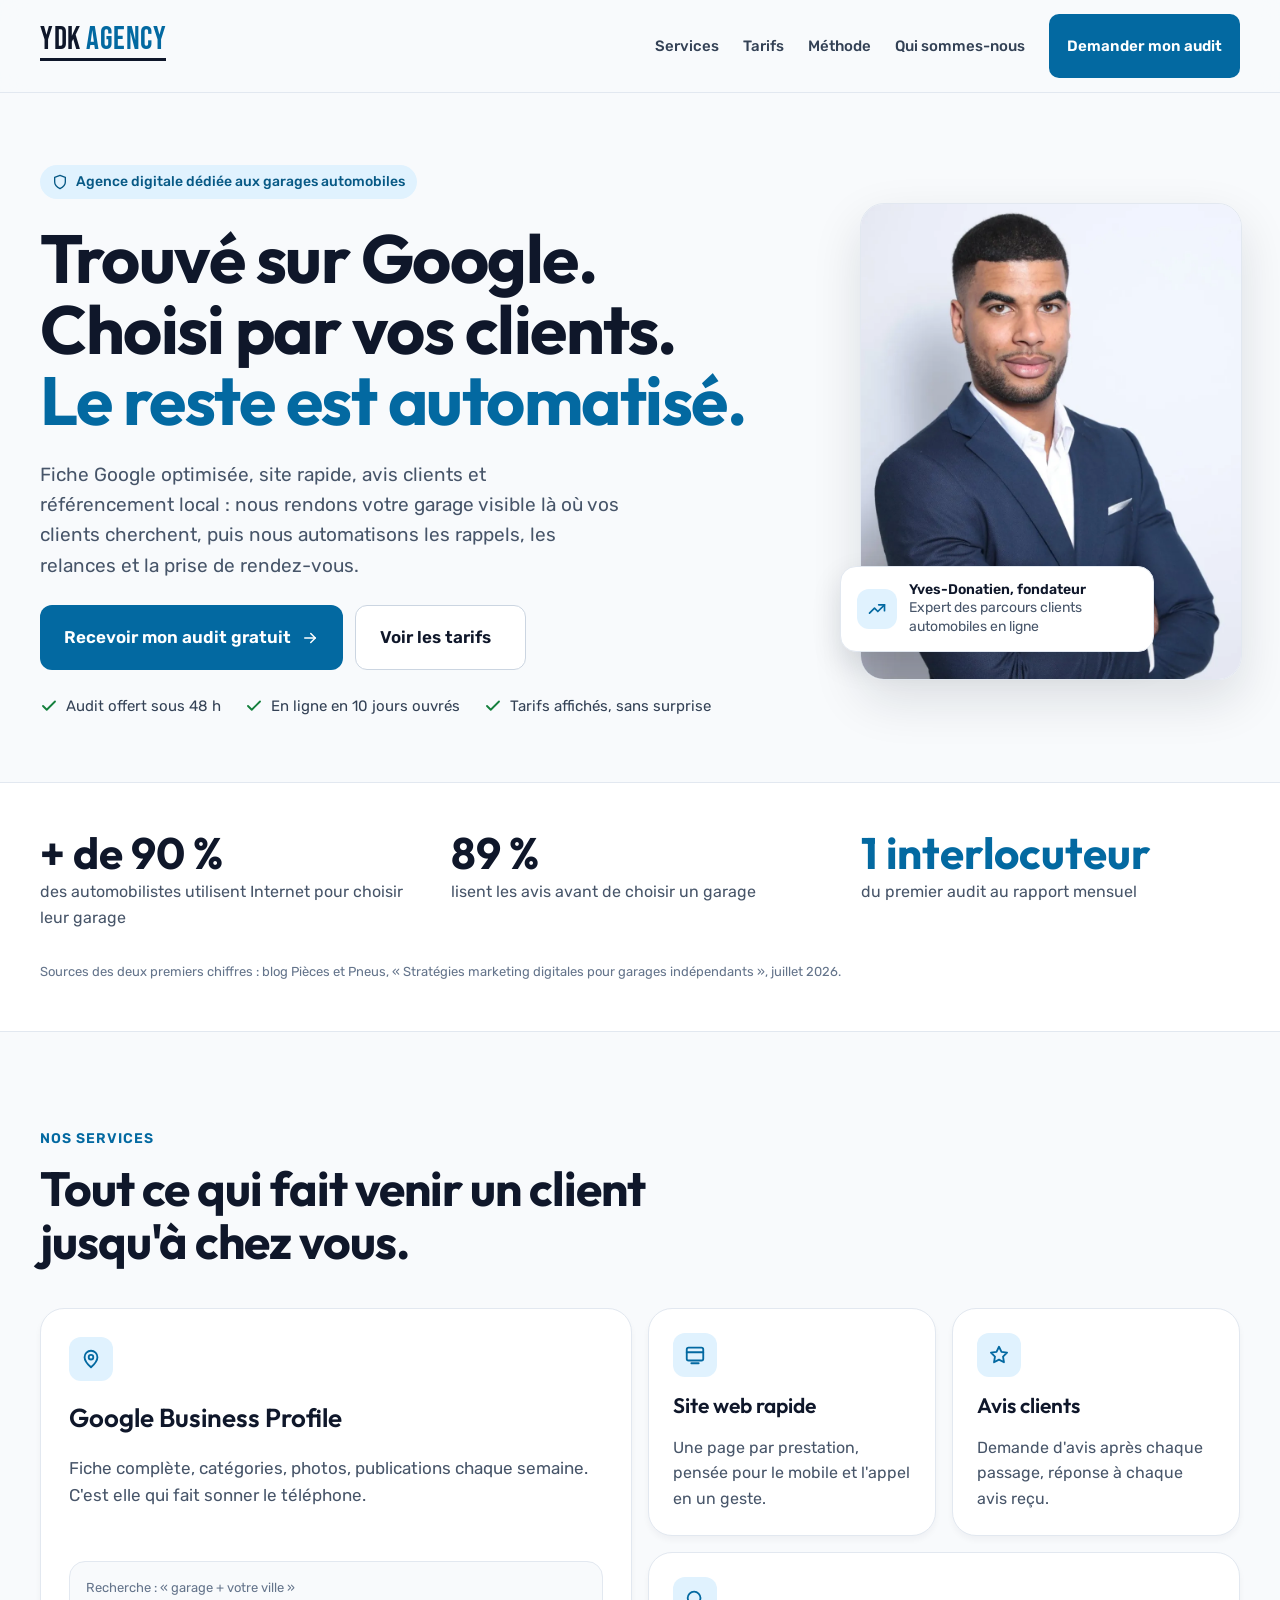
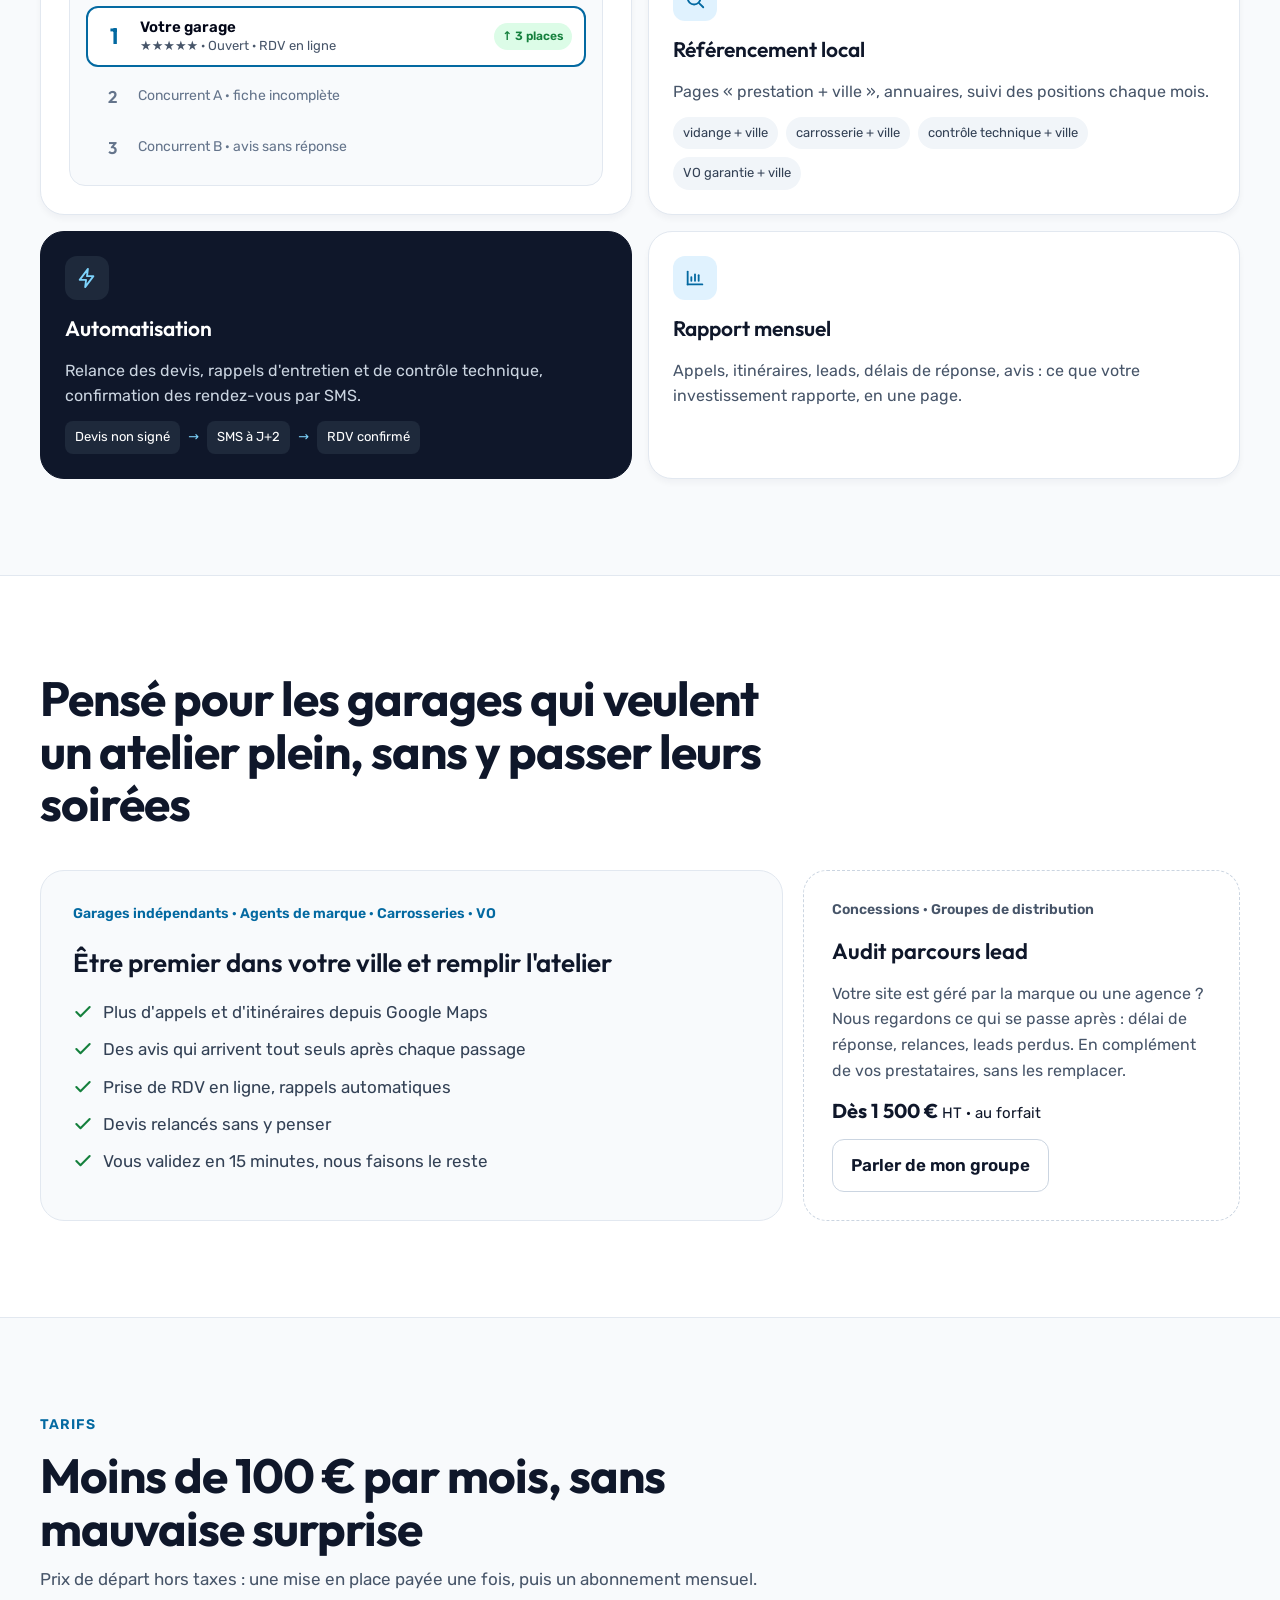
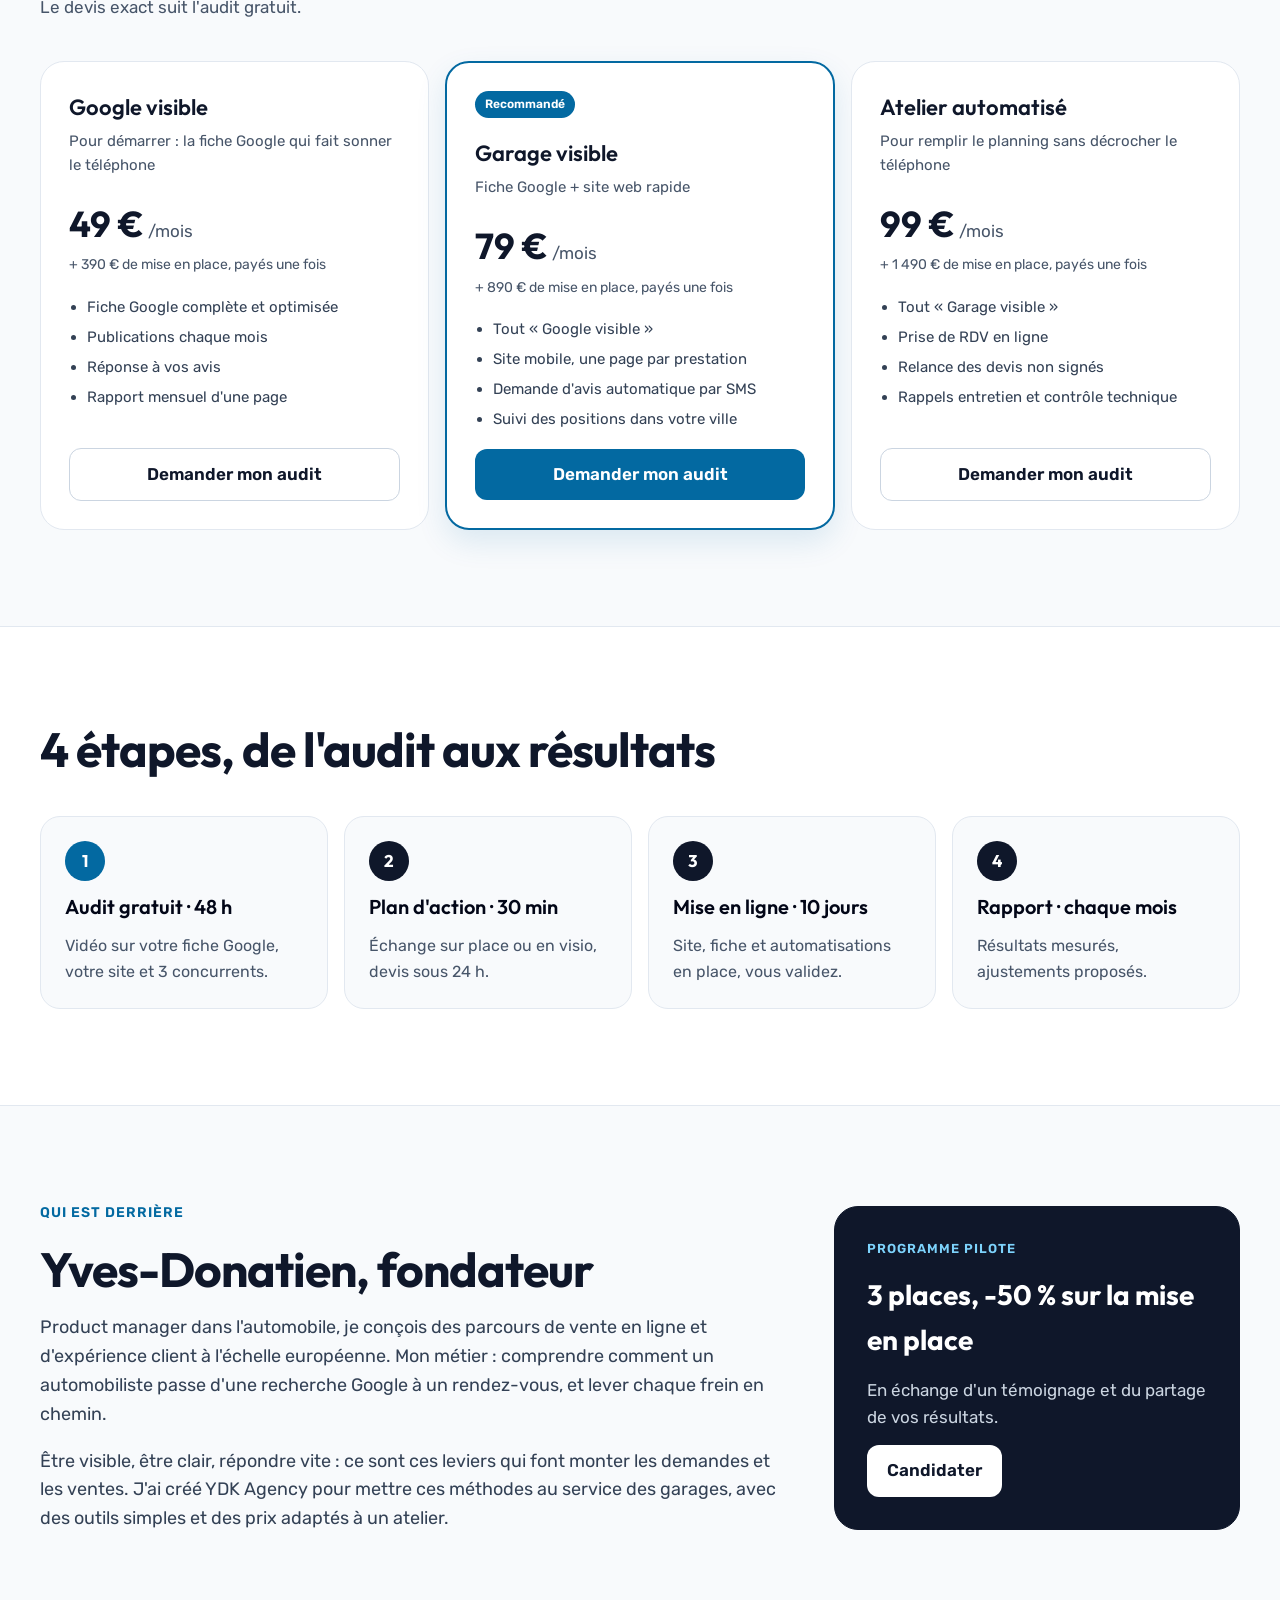
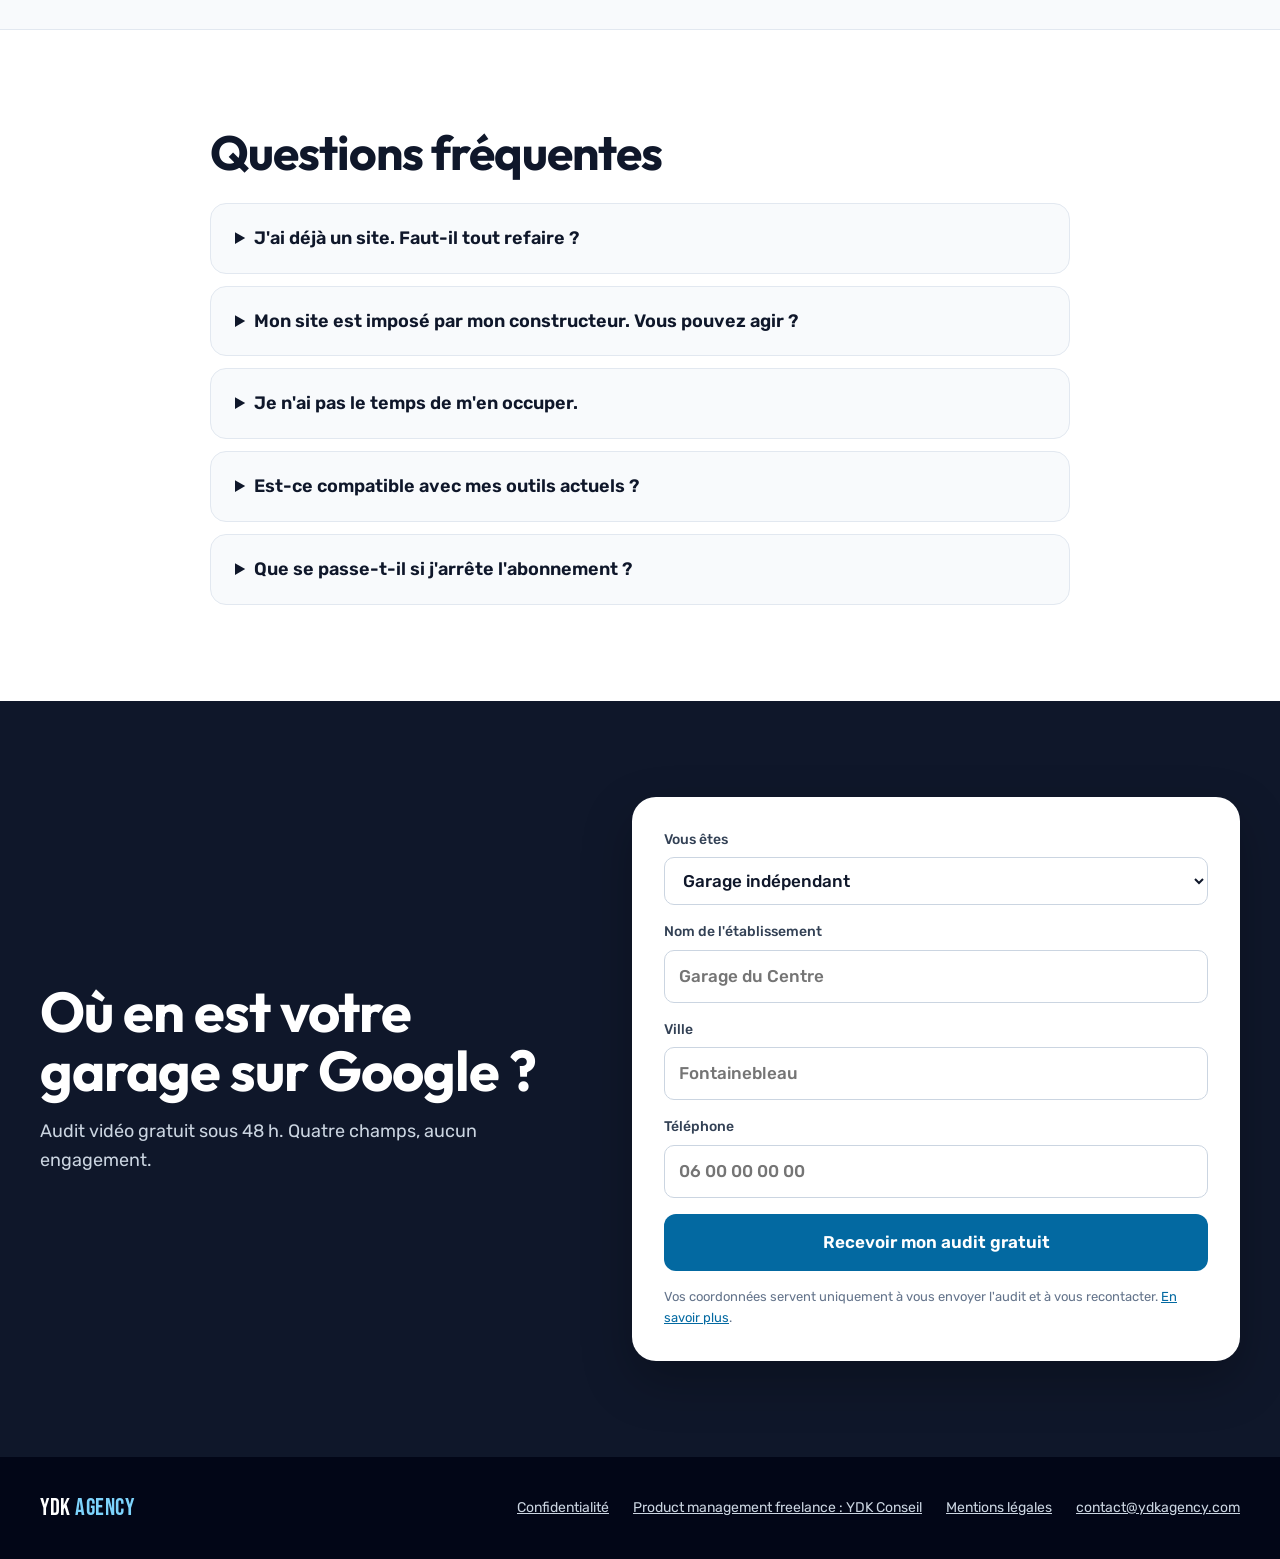
==== index.html @ c1a29a93 "Passage de Netlify à l'hébergement IONOS Formulaire d'audit traité en PHP (envoi.php) avec copie de " ====
<!doctype html>
<html lang="fr">
<head>
<meta charset="utf-8">
<meta name="viewport" content="width=device-width, initial-scale=1">
<title>YDK Agency — Fiche Google, site web et automatisation pour garages</title>
<meta name="description" content="Agence digitale dédiée aux garages automobiles : fiche Google optimisée, site rapide, avis clients et rappels automatiques. Dès 49 € HT par mois. Audit vidéo gratuit sous 48 h.">
<link rel="icon" href="data:image/svg+xml,%3Csvg xmlns='http://www.w3.org/2000/svg' viewBox='0 0 64 64'%3E%3Crect width='64' height='64' rx='14' fill='%230F172A'/%3E%3Ctext x='32' y='42' font-family='Arial Black,Arial' font-weight='900' font-size='26' text-anchor='middle' fill='%23ffffff'%3EYDK%3C/text%3E%3C/svg%3E">
<meta name="theme-color" content="#0F172A">
<link rel="canonical" href="https://ydkagency.com/">
<meta property="og:type" content="website">
<meta property="og:locale" content="fr_FR">
<meta property="og:title" content="YDK Agency — Fiche Google, site web et automatisation pour garages">
<meta property="og:description" content="Agence digitale dédiée aux garages automobiles : fiche Google optimisée, site rapide, avis clients et rappels automatiques. Dès 49 € HT par mois. Audit vidéo gratuit sous 48 h.">
<meta property="og:url" content="https://ydkagency.com/">
<meta property="og:image" content="https://ydkagency.com/assets/yves-donatien.jpg">
<script type="application/ld+json">
{"@context":"https://schema.org","@type":"ProfessionalService","name":"YDK Agency","url":"https://ydkagency.com/","email":"contact@ydkagency.com","description":"Agence digitale dédiée aux garages automobiles : fiche Google optimisée, site rapide, avis clients et rappels automatiques. Dès 49 € HT par mois. Audit vidéo gratuit sous 48 h.","areaServed":"France","founder":{"@type":"Person","name":"Yves-Donatien"}}
</script>

<link rel="preconnect" href="https://fonts.googleapis.com">
<link href="https://fonts.googleapis.com/css2?family=Outfit:wght@400;500;600;700&amp;family=Rubik:wght@400;500;600&amp;family=Bebas+Neue&amp;display=swap" rel="stylesheet">
<style>
body{margin:0;background:#F8FAFC}
a{color:#0369A1}a:hover{color:#075985}
.v2 a,.v2 button,.v2 summary{cursor:pointer}
.v2 :focus-visible{outline:3px solid var(--acc);outline-offset:3px;border-radius:6px}
.v2-skip{position:absolute;left:-9999px;top:12px}
.v2-skip:focus{left:16px;z-index:100;background:#0F172A;color:#FFFFFF;padding:10px 14px;border-radius:8px}
.v2-nav a{min-height:44px;display:inline-flex;align-items:center}
@media (max-width:860px){.v2-navlinks{display:none !important}}
@media (max-width:480px){.v2-nav{flex-wrap:nowrap !important}.v2-nav .v2-btn{padding:9px 12px !important;font-size:14px}.v2-nav > a:first-child > span:first-child{font-size:26px !important}.v2-nav a{white-space:nowrap}}
.v2-card{transition:transform .2s ease,box-shadow .2s ease,border-color .2s ease}
.v2-card:hover{transform:scale(1.02);box-shadow:0 12px 32px rgba(15,23,42,.10);border-color:#CBD5E1 !important}
.v2-btn{transition:background-color .15s ease,transform .15s ease}
.v2-btn:hover{transform:translateY(-1px);filter:brightness(1.08)}
.v2-ghost{transition:background-color .15s ease,border-color .15s ease}
.v2-ghost:hover{background:#F1F5F9;border-color:#94A3B8 !important}
.bento{display:grid;grid-template-columns:repeat(4,minmax(0,1fr));grid-auto-rows:minmax(210px,auto);gap:16px}
.s-2x2{grid-column:span 2;grid-row:span 2}
.s-2x1{grid-column:span 2}
@media (max-width:960px){.bento{grid-template-columns:repeat(2,minmax(0,1fr))}}
@media (max-width:620px){.bento{grid-template-columns:minmax(0,1fr)}.s-2x2,.s-2x1{grid-column:auto;grid-row:auto}}
.st{animation:v2In .42s cubic-bezier(.34,1.4,.64,1) both}
@keyframes v2In{from{opacity:0;transform:translateY(16px) scale(.94)}to{opacity:1;transform:none}}
@supports (animation-timeline: view()){.st{animation-timeline:view();animation-range:entry 0% entry 45%;animation-duration:auto}}
.v2-float{animation:v2Float 4s ease-in-out infinite}
@keyframes v2Float{0%,100%{transform:translateY(0)}50%{transform:translateY(-6px)}}
@media (prefers-reduced-motion: reduce){*{animation:none !important;transition:none !important}}
</style>

</head>
<body>
<div class="v2" style="--acc: #0369A1; background: #F8FAFC; color: #020617; font-family: 'Rubik', system-ui, sans-serif; font-size: 17px; line-height: 1.6; min-height: 100vh; overflow-x: clip">
<a class="v2-skip" href="#contenu">Aller au contenu</a>

<!-- NAV -->
<header style="position: sticky; top: 0; z-index: 50; background: rgba(248,250,252,0.88); -webkit-backdrop-filter: blur(12px); backdrop-filter: blur(12px); border-bottom: 1px solid #E2E8F0">
<nav class="v2-nav" aria-label="Navigation principale" style="max-width: 1200px; margin: 0 auto; padding: 14px 24px; display: flex; align-items: center; justify-content: space-between; gap: 16px; flex-wrap: wrap">
<a href="#contenu" aria-label="YDK Agency, accueil" style="text-decoration: none; display: inline-flex; flex-direction: column; gap: 2px">
<span style="font-family: 'Bebas Neue', sans-serif; font-size: 32px; line-height: 1; letter-spacing: 0.5px; color: #0F172A">YDK <span style="color: #0369A1">AGENCY</span></span>
<span aria-hidden="true" style="display: block; height: 3px; width: 100%; background: #0F172A"></span>
</a>
<div style="display: flex; align-items: center; gap: 24px; font-size: 15px; font-weight: 500">
<div class="v2-navlinks" style="display: flex; align-items: center; gap: 24px">
<a href="#services" style="text-decoration: none; color: #334155">Services</a>
<a href="#tarifs" style="text-decoration: none; color: #334155">Tarifs</a>
<a href="#methode" style="text-decoration: none; color: #334155">Méthode</a>
<a href="#fondateur" style="text-decoration: none; color: #334155">Qui sommes-nous</a>
</div>
<a class="v2-btn" href="#audit" style="text-decoration: none; background: #0369A1; color: #FFFFFF; font-weight: 600; padding: 10px 18px; border-radius: 10px">Demander mon audit</a>
</div>
</nav>
</header>

<main id="contenu">

<!-- HERO : mission + crédibilité -->
<section style="max-width: 1200px; margin: 0 auto; padding: 72px 24px 64px; display: flex; flex-wrap: wrap; gap: 56px; align-items: center">
<div style="flex: 999 1 540px; min-width: 0; display: flex; flex-direction: column; gap: 24px">
<span style="align-self: flex-start; display: inline-flex; align-items: center; gap: 8px; background: #E0F2FE; color: #075985; font-size: 14px; font-weight: 500; padding: 6px 12px; border-radius: 999px">
<svg aria-hidden="true" width="16" height="16" viewBox="0 0 24 24" fill="none" stroke="currentColor" stroke-width="2" stroke-linecap="round" stroke-linejoin="round"><path d="M12 22s8-4 8-10V5l-8-3-8 3v7c0 6 8 10 8 10z"></path></svg>
Agence digitale dédiée aux garages automobiles</span>
<h1 style="margin: 0; font-family: 'Outfit', sans-serif; font-weight: 700; font-size: clamp(42px, 5.6vw, 68px); line-height: 1.04; letter-spacing: -1.5px; color: #0F172A">Trouvé sur Google.<br>Choisi par vos clients.<br><span style="color: #0369A1">Le reste est automatisé.</span></h1>
<p style="margin: 0; max-width: 580px; font-size: 19px; color: #475569">Fiche Google optimisée, site rapide, avis clients et référencement local : nous rendons votre garage visible là où vos clients cherchent, puis nous automatisons les rappels, les relances et la prise de rendez-vous.</p>
<div style="display: flex; flex-wrap: wrap; gap: 12px">
<a class="v2-btn" href="#audit" style="text-decoration: none; background: #0369A1; color: #FFFFFF; font-weight: 600; font-size: 17px; padding: 15px 24px; border-radius: 12px; min-height: 44px; box-sizing: border-box; display: inline-flex; align-items: center; gap: 10px">Recevoir mon audit gratuit
<svg aria-hidden="true" width="18" height="18" viewBox="0 0 24 24" fill="none" stroke="currentColor" stroke-width="2" stroke-linecap="round" stroke-linejoin="round"><path d="M5 12h14"></path><path d="M13 6l6 6-6 6"></path></svg></a>
<a class="v2-ghost" href="#tarifs" style="text-decoration: none; background: #FFFFFF; border: 1px solid #CBD5E1; color: #0F172A; font-weight: 600; font-size: 17px; padding: 15px 24px; border-radius: 12px; min-height: 44px; box-sizing: border-box; display: inline-flex; align-items: center; width: 171px; height: 65px">Voir les tarifs</a>
</div>
<ul style="list-style: none; margin: 0; padding: 0; display: flex; flex-wrap: wrap; gap: 10px 24px; font-size: 15px; color: #334155">
<li style="display: inline-flex; align-items: center; gap: 8px"><svg aria-hidden="true" width="18" height="18" viewBox="0 0 24 24" fill="none" stroke="#15803D" stroke-width="2.5" stroke-linecap="round" stroke-linejoin="round"><path d="M20 6L9 17l-5-5"></path></svg>Audit offert sous 48 h</li>
<li style="display: inline-flex; align-items: center; gap: 8px"><svg aria-hidden="true" width="18" height="18" viewBox="0 0 24 24" fill="none" stroke="#15803D" stroke-width="2.5" stroke-linecap="round" stroke-linejoin="round"><path d="M20 6L9 17l-5-5"></path></svg>En ligne en 10 jours ouvrés</li>
<li style="display: inline-flex; align-items: center; gap: 8px"><svg aria-hidden="true" width="18" height="18" viewBox="0 0 24 24" fill="none" stroke="#15803D" stroke-width="2.5" stroke-linecap="round" stroke-linejoin="round"><path d="M20 6L9 17l-5-5"></path></svg>Tarifs affichés, sans surprise</li>
</ul>
</div>
<div style="flex: 1 1 380px; min-width: 0; position: relative; max-width: 460px; margin: 0 auto">
<img src="assets/yves-donatien.webp" fetchpriority="high" alt="Yves-Donatien, fondateur de YDK Agency" width="460" height="575" style="display: block; width: 100%; height: auto; aspect-ratio: 4 / 5; object-fit: cover; border-radius: 24px; border: 1px solid #E2E8F0; box-shadow: 0 20px 50px rgba(15,23,42,.12)">
<div class="v2-float" style="position: absolute; left: -20px; bottom: 28px; max-width: 280px; background: #FFFFFF; border: 1px solid #E2E8F0; border-radius: 16px; padding: 14px 16px; box-shadow: 0 12px 30px rgba(15,23,42,.12); display: flex; gap: 12px; align-items: center">
<span style="flex: none; width: 40px; height: 40px; border-radius: 12px; background: #E0F2FE; display: inline-flex; align-items: center; justify-content: center"><svg aria-hidden="true" width="20" height="20" viewBox="0 0 24 24" fill="none" stroke="#0369A1" stroke-width="2" stroke-linecap="round" stroke-linejoin="round"><path d="M3 17l6-6 4 4 8-8"></path><path d="M14 7h7v7"></path></svg></span>
<span style="display: flex; flex-direction: column; font-size: 14px; line-height: 1.35"><strong style="font-weight: 600; color: #0F172A">Yves-Donatien, fondateur</strong><span style="color: #475569">Expert des parcours clients automobiles en ligne</span></span>
</div>
</div>
</section>

<!-- PREUVES -->
<section aria-label="Pourquoi la visibilité locale compte" style="background: #FFFFFF; border-top: 1px solid #E2E8F0; border-bottom: 1px solid #E2E8F0">
<div style="max-width: 1200px; margin: 0 auto; padding: 48px 24px; display: flex; flex-wrap: wrap; gap: 32px; align-items: stretch">
<div style="flex: 1 1 240px; min-width: 0; display: flex; flex-direction: column; gap: 4px">
<span style="font-family: 'Outfit', sans-serif; font-weight: 700; font-size: 44px; line-height: 1; color: #0F172A">+ de 90 %</span>
<span style="color: #475569; font-size: 16px">des automobilistes utilisent Internet pour choisir leur garage</span>
</div>
<div style="flex: 1 1 240px; min-width: 0; display: flex; flex-direction: column; gap: 4px">
<span style="font-family: 'Outfit', sans-serif; font-weight: 700; font-size: 44px; line-height: 1; color: #0F172A">89 %</span>
<span style="color: #475569; font-size: 16px">lisent les avis avant de choisir un garage</span>
</div>
<div style="flex: 1 1 240px; min-width: 0; display: flex; flex-direction: column; gap: 4px">
<span style="font-family: 'Outfit', sans-serif; font-weight: 700; font-size: 44px; line-height: 1; color: #0369A1">1 interlocuteur</span>
<span style="color: #475569; font-size: 16px">du premier audit au rapport mensuel</span>
</div>
<p style="flex: 1 1 100%; margin: 0; font-size: 13px; color: #64748B">Sources des deux premiers chiffres : blog Pièces et Pneus, « Stratégies marketing digitales pour garages indépendants », juillet 2026.</p>
</div>
</section>

<!-- SERVICES : BENTO -->
<section id="services" style="max-width: 1200px; margin: 0 auto; padding: 96px 24px; display: flex; flex-direction: column; gap: 40px">
<div style="display: flex; flex-direction: column; gap: 12px; max-width: 720px">
<span style="font-size: 14px; font-weight: 600; letter-spacing: 1px; text-transform: uppercase; color: #0369A1">Nos services</span>
<h2 style="margin: 0; font-family: 'Outfit', sans-serif; font-weight: 700; font-size: clamp(34px, 4vw, 48px); line-height: 1.1; letter-spacing: -1px; color: #0F172A">Tout ce qui fait venir un client jusqu'à chez vous.</h2>
</div>
<div class="bento">

<article class="v2-card st s-2x2" style="background: #FFFFFF; border: 1px solid #E2E8F0; border-radius: 24px; padding: 28px; display: flex; flex-direction: column; gap: 16px; box-shadow: 0 4px 6px rgba(15,23,42,.04)">
<span style="width: 44px; height: 44px; border-radius: 12px; background: #E0F2FE; display: inline-flex; align-items: center; justify-content: center"><svg aria-hidden="true" width="22" height="22" viewBox="0 0 24 24" fill="none" stroke="#0369A1" stroke-width="2" stroke-linecap="round" stroke-linejoin="round"><path d="M12 21s-7-6.2-7-11a7 7 0 0 1 14 0c0 4.8-7 11-7 11z"></path><circle cx="12" cy="10" r="2.5"></circle></svg></span>
<h3 style="margin: 0; font-family: 'Outfit', sans-serif; font-weight: 600; font-size: 26px; color: #0F172A">Google Business Profile</h3>
<p style="margin: 0; color: #475569">Fiche complète, catégories, photos, publications chaque semaine. C'est elle qui fait sonner le téléphone.</p>
<div aria-hidden="true" style="margin-top: auto; background: #F8FAFC; border: 1px solid #E2E8F0; border-radius: 16px; padding: 16px; display: flex; flex-direction: column; gap: 8px">
<span style="font-size: 13px; color: #64748B">Recherche : « garage + votre ville »</span>
<div style="display: flex; align-items: center; gap: 12px; background: #FFFFFF; border: 2px solid #0369A1; border-radius: 12px; padding: 10px 12px">
<span style="font-family: 'Outfit', sans-serif; font-weight: 700; font-size: 22px; color: #0369A1; width: 28px; text-align: center">1</span>
<span style="flex: 1; display: flex; flex-direction: column; line-height: 1.3"><span style="font-weight: 600; font-size: 15px">Votre garage</span><span style="font-size: 13px; color: #475569">★★★★★ · Ouvert · RDV en ligne</span></span>
<span style="font-size: 12px; font-weight: 600; color: #15803D; background: #DCFCE7; padding: 4px 8px; border-radius: 999px">↑ 3 places</span>
</div>
<div style="display: flex; align-items: center; gap: 12px; padding: 8px 12px; color: #64748B"><span style="font-family: 'Outfit', sans-serif; font-weight: 600; width: 28px; text-align: center">2</span><span style="font-size: 14px">Concurrent A · fiche incomplète</span></div>
<div style="display: flex; align-items: center; gap: 12px; padding: 8px 12px; color: #64748B"><span style="font-family: 'Outfit', sans-serif; font-weight: 600; width: 28px; text-align: center">3</span><span style="font-size: 14px">Concurrent B · avis sans réponse</span></div>
</div>
</article>

<article class="v2-card st" style="background: #FFFFFF; border: 1px solid #E2E8F0; border-radius: 24px; padding: 24px; display: flex; flex-direction: column; gap: 12px; box-shadow: 0 4px 6px rgba(15,23,42,.04); animation-delay: .06s">
<span style="width: 44px; height: 44px; border-radius: 12px; background: #E0F2FE; display: inline-flex; align-items: center; justify-content: center"><svg aria-hidden="true" width="22" height="22" viewBox="0 0 24 24" fill="none" stroke="#0369A1" stroke-width="2" stroke-linecap="round" stroke-linejoin="round"><rect x="3" y="4" width="18" height="14" rx="2"></rect><path d="M3 9h18"></path><path d="M8 21h8"></path></svg></span>
<h3 style="margin: 0; font-family: 'Outfit', sans-serif; font-weight: 600; font-size: 21px; color: #0F172A">Site web rapide</h3>
<p style="margin: 0; color: #475569; font-size: 16px">Une page par prestation, pensée pour le mobile et l'appel en un geste.</p>
</article>

<article class="v2-card st" style="background: #FFFFFF; border: 1px solid #E2E8F0; border-radius: 24px; padding: 24px; display: flex; flex-direction: column; gap: 12px; box-shadow: 0 4px 6px rgba(15,23,42,.04); animation-delay: .12s">
<span style="width: 44px; height: 44px; border-radius: 12px; background: #E0F2FE; display: inline-flex; align-items: center; justify-content: center"><svg aria-hidden="true" width="22" height="22" viewBox="0 0 24 24" fill="none" stroke="#0369A1" stroke-width="2" stroke-linecap="round" stroke-linejoin="round"><path d="M12 3l2.7 5.6 6.1.9-4.4 4.3 1 6.1L12 17l-5.4 2.9 1-6.1L3.2 9.5l6.1-.9z"></path></svg></span>
<h3 style="margin: 0; font-family: 'Outfit', sans-serif; font-weight: 600; font-size: 21px; color: #0F172A">Avis clients</h3>
<p style="margin: 0; color: #475569; font-size: 16px">Demande d'avis après chaque passage, réponse à chaque avis reçu.</p>
</article>

<article class="v2-card st s-2x1" style="background: #FFFFFF; border: 1px solid #E2E8F0; border-radius: 24px; padding: 24px; display: flex; flex-direction: column; gap: 12px; box-shadow: 0 4px 6px rgba(15,23,42,.04); animation-delay: .18s">
<span style="width: 44px; height: 44px; border-radius: 12px; background: #E0F2FE; display: inline-flex; align-items: center; justify-content: center"><svg aria-hidden="true" width="22" height="22" viewBox="0 0 24 24" fill="none" stroke="#0369A1" stroke-width="2" stroke-linecap="round" stroke-linejoin="round"><circle cx="11" cy="11" r="7"></circle><path d="M21 21l-4.3-4.3"></path></svg></span>
<h3 style="margin: 0; font-family: 'Outfit', sans-serif; font-weight: 600; font-size: 21px; color: #0F172A">Référencement local</h3>
<p style="margin: 0; color: #475569; font-size: 16px">Pages « prestation + ville », annuaires, suivi des positions chaque mois.</p>
<div aria-hidden="true" style="display: flex; flex-wrap: wrap; gap: 8px; margin-top: auto">
<span style="font-size: 13px; background: #F1F5F9; color: #334155; padding: 6px 10px; border-radius: 999px">vidange + ville</span>
<span style="font-size: 13px; background: #F1F5F9; color: #334155; padding: 6px 10px; border-radius: 999px">carrosserie + ville</span>
<span style="font-size: 13px; background: #F1F5F9; color: #334155; padding: 6px 10px; border-radius: 999px">contrôle technique + ville</span>
<span style="font-size: 13px; background: #F1F5F9; color: #334155; padding: 6px 10px; border-radius: 999px">VO garantie + ville</span>
</div>
</article>

<article class="v2-card st s-2x1" style="background: #0F172A; border: 1px solid #0F172A; border-radius: 24px; padding: 24px; display: flex; flex-direction: column; gap: 12px; color: #FFFFFF; animation-delay: .24s">
<span style="width: 44px; height: 44px; border-radius: 12px; background: #1E293B; display: inline-flex; align-items: center; justify-content: center"><svg aria-hidden="true" width="22" height="22" viewBox="0 0 24 24" fill="none" stroke="#7DD3FC" stroke-width="2" stroke-linecap="round" stroke-linejoin="round"><path d="M13 2L4 14h7l-1 8 9-12h-7z"></path></svg></span>
<h3 style="margin: 0; font-family: 'Outfit', sans-serif; font-weight: 600; font-size: 21px">Automatisation</h3>
<p style="margin: 0; color: #CBD5E1; font-size: 16px">Relance des devis, rappels d'entretien et de contrôle technique, confirmation des rendez-vous par SMS.</p>
<div aria-hidden="true" style="display: flex; flex-wrap: wrap; align-items: center; gap: 8px; margin-top: auto; font-size: 13px">
<span style="background: #1E293B; padding: 6px 10px; border-radius: 8px">Devis non signé</span>
<span style="color: #7DD3FC">→</span>
<span style="background: #1E293B; padding: 6px 10px; border-radius: 8px">SMS à J+2</span>
<span style="color: #7DD3FC">→</span>
<span style="background: #1E293B; padding: 6px 10px; border-radius: 8px">RDV confirmé</span>
</div>
</article>

<article class="v2-card st s-2x1" style="background: #FFFFFF; border: 1px solid #E2E8F0; border-radius: 24px; padding: 24px; display: flex; flex-direction: column; gap: 12px; box-shadow: 0 4px 6px rgba(15,23,42,.04); animation-delay: .30s">
<span style="width: 44px; height: 44px; border-radius: 12px; background: #E0F2FE; display: inline-flex; align-items: center; justify-content: center"><svg aria-hidden="true" width="22" height="22" viewBox="0 0 24 24" fill="none" stroke="#0369A1" stroke-width="2" stroke-linecap="round" stroke-linejoin="round"><path d="M4 19V5"></path><path d="M4 19h16"></path><path d="M8 15v-4"></path><path d="M12 15V8"></path><path d="M16 15v-6"></path></svg></span>
<h3 style="margin: 0; font-family: 'Outfit', sans-serif; font-weight: 600; font-size: 21px; color: #0F172A">Rapport mensuel</h3>
<p style="margin: 0; color: #475569; font-size: 16px">Appels, itinéraires, leads, délais de réponse, avis : ce que votre investissement rapporte, en une page.</p>
</article>

</div>
</section>

<!-- POUR QUI -->
<section style="background: #FFFFFF; border-top: 1px solid #E2E8F0; border-bottom: 1px solid #E2E8F0">
<div style="max-width: 1200px; margin: 0 auto; padding: 96px 24px; display: flex; flex-direction: column; gap: 40px">
<h2 style="margin: 0; max-width: 760px; font-family: 'Outfit', sans-serif; font-weight: 700; font-size: clamp(34px, 4vw, 48px); line-height: 1.1; letter-spacing: -1px; color: #0F172A">Pensé pour les garages qui veulent un atelier plein, sans y passer leurs soirées</h2>
<div style="display: flex; flex-wrap: wrap; gap: 20px; align-items: stretch">
<article id="garages" class="v2-card st" style="flex: 2 1 520px; min-width: 0; background: #F8FAFC; border: 1px solid #E2E8F0; border-radius: 24px; padding: 32px; display: flex; flex-direction: column; gap: 16px">
<span style="font-size: 14px; font-weight: 600; color: #0369A1">Garages indépendants · Agents de marque · Carrosseries · VO</span>
<h3 style="margin: 0; font-family: 'Outfit', sans-serif; font-weight: 600; font-size: 26px; color: #0F172A">Être premier dans votre ville et remplir l'atelier</h3>
<ul style="margin: 0; padding: 0; list-style: none; display: flex; flex-direction: column; gap: 10px; color: #334155">
<li style="display: flex; gap: 10px"><svg aria-hidden="true" width="20" height="20" viewBox="0 0 24 24" fill="none" stroke="#15803D" stroke-width="2.5" stroke-linecap="round" stroke-linejoin="round" style="flex: none; margin-top: 3px"><path d="M20 6L9 17l-5-5"></path></svg>Plus d'appels et d'itinéraires depuis Google Maps</li>
<li style="display: flex; gap: 10px"><svg aria-hidden="true" width="20" height="20" viewBox="0 0 24 24" fill="none" stroke="#15803D" stroke-width="2.5" stroke-linecap="round" stroke-linejoin="round" style="flex: none; margin-top: 3px"><path d="M20 6L9 17l-5-5"></path></svg>Des avis qui arrivent tout seuls après chaque passage</li>
<li style="display: flex; gap: 10px"><svg aria-hidden="true" width="20" height="20" viewBox="0 0 24 24" fill="none" stroke="#15803D" stroke-width="2.5" stroke-linecap="round" stroke-linejoin="round" style="flex: none; margin-top: 3px"><path d="M20 6L9 17l-5-5"></path></svg>Prise de RDV en ligne, rappels automatiques</li>
<li style="display: flex; gap: 10px"><svg aria-hidden="true" width="20" height="20" viewBox="0 0 24 24" fill="none" stroke="#15803D" stroke-width="2.5" stroke-linecap="round" stroke-linejoin="round" style="flex: none; margin-top: 3px"><path d="M20 6L9 17l-5-5"></path></svg>Devis relancés sans y penser</li>
<li style="display: flex; gap: 10px"><svg aria-hidden="true" width="20" height="20" viewBox="0 0 24 24" fill="none" stroke="#15803D" stroke-width="2.5" stroke-linecap="round" stroke-linejoin="round" style="flex: none; margin-top: 3px"><path d="M20 6L9 17l-5-5"></path></svg>Vous validez en 15 minutes, nous faisons le reste</li>
</ul>
</article>
<aside id="concessions" class="v2-card st" style="flex: 1 1 300px; min-width: 0; background: #FFFFFF; border: 1px dashed #CBD5E1; border-radius: 24px; padding: 28px; display: flex; flex-direction: column; gap: 12px; animation-delay: .08s">
<span style="font-size: 14px; font-weight: 600; color: #475569">Concessions · Groupes de distribution</span>
<h3 style="margin: 0; font-family: 'Outfit', sans-serif; font-weight: 600; font-size: 22px; color: #0F172A">Audit parcours lead</h3>
<p style="margin: 0; color: #475569; font-size: 16px">Votre site est géré par la marque ou une agence ? Nous regardons ce qui se passe après : délai de réponse, relances, leads perdus. En complément de vos prestataires, sans les remplacer.</p>
<p style="margin: 0; font-size: 15px; color: #0F172A"><strong style="font-family: 'Outfit', sans-serif; font-size: 20px">Dès 1 500 €</strong> HT · au forfait</p>
<a class="v2-ghost" href="#audit" style="margin-top: auto; align-self: flex-start; text-decoration: none; border: 1px solid #CBD5E1; color: #0F172A; font-weight: 600; padding: 12px 18px; border-radius: 12px; min-height: 44px; box-sizing: border-box; display: inline-flex; align-items: center">Parler de mon groupe</a>
</aside>
</div>
</div>
</section>

<!-- TARIFS TRANSPARENTS -->
<section id="tarifs" style="max-width: 1200px; margin: 0 auto; padding: 96px 24px; display: flex; flex-direction: column; gap: 40px">
<div style="display: flex; flex-direction: column; gap: 12px; max-width: 720px">
<span style="font-size: 14px; font-weight: 600; letter-spacing: 1px; text-transform: uppercase; color: #0369A1">Tarifs</span>
<h2 style="margin: 0; font-family: 'Outfit', sans-serif; font-weight: 700; font-size: clamp(34px, 4vw, 48px); line-height: 1.1; letter-spacing: -1px; color: #0F172A">Moins de 100 € par mois, sans mauvaise surprise</h2>
<p style="margin: 0; color: #475569">Prix de départ hors taxes : une mise en place payée une fois, puis un abonnement mensuel. Le devis exact suit l'audit gratuit.</p>
</div>
<div style="display: flex; flex-wrap: wrap; gap: 16px; align-items: stretch">
<article class="v2-card st" style="flex: 1 1 300px; min-width: 0; background: #FFFFFF; border: 1px solid #E2E8F0; border-radius: 24px; padding: 28px; display: flex; flex-direction: column; gap: 18px; animation-delay: 0s">
<div><h3 style="margin: 0; font-family: 'Outfit', sans-serif; font-weight: 600; font-size: 22px; color: #0F172A">Google visible</h3><p style="margin: 4px 0 0; color: #475569; font-size: 15px">Pour démarrer : la fiche Google qui fait sonner le téléphone</p></div>
<div><span style="font-family: 'Outfit', sans-serif; font-weight: 700; font-size: 36px; color: #0F172A">49 €</span><span style="color: #475569"> /mois</span><p style="margin: 2px 0 0; font-size: 14px; color: #475569">+ 390 € de mise en place, payés une fois</p></div>
<ul style="margin: 0; padding: 0 0 0 18px; display: flex; flex-direction: column; gap: 6px; font-size: 15px; color: #334155"><li>Fiche Google complète et optimisée</li><li>Publications chaque mois</li><li>Réponse à vos avis</li><li>Rapport mensuel d'une page</li></ul>
<a class="v2-ghost" href="#audit" style="margin-top: auto; text-decoration: none; text-align: center; border: 1px solid #CBD5E1; color: #0F172A; font-weight: 600; padding: 12px; border-radius: 12px">Demander mon audit</a>
</article>
<article class="v2-card st" style="flex: 1 1 300px; min-width: 0; background: #FFFFFF; border: 2px solid #0369A1; border-radius: 24px; padding: 28px; display: flex; flex-direction: column; gap: 18px; box-shadow: 0 12px 30px rgba(3,105,161,.12); animation-delay: .06s">
<span style="align-self: flex-start; font-size: 12px; font-weight: 600; background: #0369A1; color: #FFFFFF; padding: 4px 10px; border-radius: 999px">Recommandé</span>
<div><h3 style="margin: 0; font-family: 'Outfit', sans-serif; font-weight: 600; font-size: 22px; color: #0F172A">Garage visible</h3><p style="margin: 4px 0 0; color: #475569; font-size: 15px">Fiche Google + site web rapide</p></div>
<div><span style="font-family: 'Outfit', sans-serif; font-weight: 700; font-size: 36px; color: #0F172A">79 €</span><span style="color: #475569"> /mois</span><p style="margin: 2px 0 0; font-size: 14px; color: #475569">+ 890 € de mise en place, payés une fois</p></div>
<ul style="margin: 0; padding: 0 0 0 18px; display: flex; flex-direction: column; gap: 6px; font-size: 15px; color: #334155"><li>Tout « Google visible »</li><li>Site mobile, une page par prestation</li><li>Demande d'avis automatique par SMS</li><li>Suivi des positions dans votre ville</li></ul>
<a class="v2-btn" href="#audit" style="margin-top: auto; text-decoration: none; text-align: center; background: #0369A1; color: #FFFFFF; font-weight: 600; padding: 12px; border-radius: 12px">Demander mon audit</a>
</article>
<article class="v2-card st" style="flex: 1 1 300px; min-width: 0; background: #FFFFFF; border: 1px solid #E2E8F0; border-radius: 24px; padding: 28px; display: flex; flex-direction: column; gap: 18px; animation-delay: .12s">
<div><h3 style="margin: 0; font-family: 'Outfit', sans-serif; font-weight: 600; font-size: 22px; color: #0F172A">Atelier automatisé</h3><p style="margin: 4px 0 0; color: #475569; font-size: 15px">Pour remplir le planning sans décrocher le téléphone</p></div>
<div><span style="font-family: 'Outfit', sans-serif; font-weight: 700; font-size: 36px; color: #0F172A">99 €</span><span style="color: #475569"> /mois</span><p style="margin: 2px 0 0; font-size: 14px; color: #475569">+ 1 490 € de mise en place, payés une fois</p></div>
<ul style="margin: 0; padding: 0 0 0 18px; display: flex; flex-direction: column; gap: 6px; font-size: 15px; color: #334155"><li>Tout « Garage visible »</li><li>Prise de RDV en ligne</li><li>Relance des devis non signés</li><li>Rappels entretien et contrôle technique</li></ul>
<a class="v2-ghost" href="#audit" style="margin-top: auto; text-decoration: none; text-align: center; border: 1px solid #CBD5E1; color: #0F172A; font-weight: 600; padding: 12px; border-radius: 12px">Demander mon audit</a>
</article>
</div>
</section>

<!-- METHODE -->
<section id="methode" style="background: #FFFFFF; border-top: 1px solid #E2E8F0; border-bottom: 1px solid #E2E8F0">
<div style="max-width: 1200px; margin: 0 auto; padding: 96px 24px; display: flex; flex-direction: column; gap: 40px">
<h2 style="margin: 0; max-width: 720px; font-family: 'Outfit', sans-serif; font-weight: 700; font-size: clamp(34px, 4vw, 48px); line-height: 1.1; letter-spacing: -1px; color: #0F172A">4 étapes, de l'audit aux résultats</h2>
<ol style="list-style: none; margin: 0; padding: 0; display: flex; flex-wrap: wrap; gap: 16px">
<li class="st" style="flex: 1 1 230px; min-width: 0; display: flex; flex-direction: column; gap: 10px; padding: 24px; border-radius: 20px; background: #F8FAFC; border: 1px solid #E2E8F0">
<span style="width: 40px; height: 40px; border-radius: 50%; background: #0369A1; color: #FFFFFF; font-family: 'Outfit', sans-serif; font-weight: 700; display: inline-flex; align-items: center; justify-content: center">1</span>
<h3 style="margin: 0; font-family: 'Outfit', sans-serif; font-weight: 600; font-size: 20px">Audit gratuit · 48 h</h3>
<p style="margin: 0; color: #475569; font-size: 16px">Vidéo sur votre fiche Google, votre site et 3 concurrents.</p>
</li>
<li class="st" style="flex: 1 1 230px; min-width: 0; display: flex; flex-direction: column; gap: 10px; padding: 24px; border-radius: 20px; background: #F8FAFC; border: 1px solid #E2E8F0; animation-delay: .06s">
<span style="width: 40px; height: 40px; border-radius: 50%; background: #0F172A; color: #FFFFFF; font-family: 'Outfit', sans-serif; font-weight: 700; display: inline-flex; align-items: center; justify-content: center">2</span>
<h3 style="margin: 0; font-family: 'Outfit', sans-serif; font-weight: 600; font-size: 20px">Plan d'action · 30 min</h3>
<p style="margin: 0; color: #475569; font-size: 16px">Échange sur place ou en visio, devis sous 24 h.</p>
</li>
<li class="st" style="flex: 1 1 230px; min-width: 0; display: flex; flex-direction: column; gap: 10px; padding: 24px; border-radius: 20px; background: #F8FAFC; border: 1px solid #E2E8F0; animation-delay: .12s">
<span style="width: 40px; height: 40px; border-radius: 50%; background: #0F172A; color: #FFFFFF; font-family: 'Outfit', sans-serif; font-weight: 700; display: inline-flex; align-items: center; justify-content: center">3</span>
<h3 style="margin: 0; font-family: 'Outfit', sans-serif; font-weight: 600; font-size: 20px">Mise en ligne · 10 jours</h3>
<p style="margin: 0; color: #475569; font-size: 16px">Site, fiche et automatisations en place, vous validez.</p>
</li>
<li class="st" style="flex: 1 1 230px; min-width: 0; display: flex; flex-direction: column; gap: 10px; padding: 24px; border-radius: 20px; background: #F8FAFC; border: 1px solid #E2E8F0; animation-delay: .18s">
<span style="width: 40px; height: 40px; border-radius: 50%; background: #0F172A; color: #FFFFFF; font-family: 'Outfit', sans-serif; font-weight: 700; display: inline-flex; align-items: center; justify-content: center">4</span>
<h3 style="margin: 0; font-family: 'Outfit', sans-serif; font-weight: 600; font-size: 20px">Rapport · chaque mois</h3>
<p style="margin: 0; color: #475569; font-size: 16px">Résultats mesurés, ajustements proposés.</p>
</li>
</ol>
</div>
</section>

<!-- FONDATEUR -->
<section id="fondateur" style="max-width: 1200px; margin: 0 auto; padding: 96px 24px; display: flex; flex-wrap: wrap; gap: 48px; align-items: center">
<div style="flex: 999 1 520px; min-width: 0; display: flex; flex-direction: column; gap: 18px">
<span style="font-size: 14px; font-weight: 600; letter-spacing: 1px; text-transform: uppercase; color: #0369A1">Qui est derrière</span>
<h2 style="margin: 0; font-family: 'Outfit', sans-serif; font-weight: 700; font-size: clamp(34px, 4vw, 48px); line-height: 1.1; letter-spacing: -1px; color: #0F172A">Yves-Donatien, fondateur</h2>
<p style="margin: 0; font-size: 18px; color: #334155">Product manager dans l'automobile, je conçois des parcours de vente en ligne et d'expérience client à l'échelle européenne. Mon métier : comprendre comment un automobiliste passe d'une recherche Google à un rendez-vous, et lever chaque frein en chemin.</p>
<p style="margin: 0; font-size: 18px; color: #334155">Être visible, être clair, répondre vite : ce sont ces leviers qui font monter les demandes et les ventes. J'ai créé YDK Agency pour mettre ces méthodes au service des garages, avec des outils simples et des prix adaptés à un atelier.</p>
</div>
<aside class="v2-card" style="flex: 1 1 340px; min-width: 0; background: #0F172A; color: #FFFFFF; border: 1px solid #0F172A; border-radius: 24px; padding: 32px; display: flex; flex-direction: column; gap: 14px">
<span style="font-size: 13px; font-weight: 600; letter-spacing: 1px; text-transform: uppercase; color: #7DD3FC">Programme pilote</span>
<h3 style="margin: 0; font-family: 'Outfit', sans-serif; font-weight: 700; font-size: 28px">3 places, -50 % sur la mise en place</h3>
<p style="margin: 0; color: #CBD5E1">En échange d'un témoignage et du partage de vos résultats.</p>
<a class="v2-btn" href="#audit" style="align-self: flex-start; text-decoration: none; background: #FFFFFF; color: #0F172A; font-weight: 600; padding: 12px 20px; border-radius: 12px; min-height: 44px; box-sizing: border-box; display: inline-flex; align-items: center">Candidater</a>
</aside>
</section>

<!-- FAQ -->
<section style="background: #FFFFFF; border-top: 1px solid #E2E8F0">
<div style="max-width: 860px; margin: 0 auto; padding: 96px 24px; display: flex; flex-direction: column; gap: 24px">
<h2 style="margin: 0; font-family: 'Outfit', sans-serif; font-weight: 700; font-size: clamp(34px, 4vw, 48px); line-height: 1.1; letter-spacing: -1px; color: #0F172A">Questions fréquentes</h2>
<div style="display: flex; flex-direction: column; gap: 12px">
<details style="border: 1px solid #E2E8F0; border-radius: 16px; padding: 20px 24px; background: #F8FAFC">
<summary style="font-weight: 600; font-size: 18px; color: #0F172A">J'ai déjà un site. Faut-il tout refaire ?</summary>
<p style="margin: 12px 0 0; color: #475569">Pas forcément. L'audit dit ce qui bloque. Souvent, la fiche Google, les avis et le suivi des leads rapportent plus vite qu'un nouveau site.</p>
</details>
<details style="border: 1px solid #E2E8F0; border-radius: 16px; padding: 20px 24px; background: #F8FAFC">
<summary style="font-weight: 600; font-size: 18px; color: #0F172A">Mon site est imposé par mon constructeur. Vous pouvez agir ?</summary>
<p style="margin: 12px 0 0; color: #475569">Oui : fiche Google locale, avis, traitement des leads, relances et reporting, dans le respect des règles de votre marque.</p>
</details>
<details style="border: 1px solid #E2E8F0; border-radius: 16px; padding: 20px 24px; background: #F8FAFC">
<summary style="font-weight: 600; font-size: 18px; color: #0F172A">Je n'ai pas le temps de m'en occuper.</summary>
<p style="margin: 12px 0 0; color: #475569">C'est le principe. Comptez 15 minutes au démarrage pour valider les informations de votre garage. Ensuite, nous gérons et vous recevez un rapport chaque mois.</p>
</details>
<details style="border: 1px solid #E2E8F0; border-radius: 16px; padding: 20px 24px; background: #F8FAFC">
<summary style="font-weight: 600; font-size: 18px; color: #0F172A">Est-ce compatible avec mes outils actuels ?</summary>
<p style="margin: 12px 0 0; color: #475569">Nous vérifions pendant l'audit ce que votre logiciel de garage ou votre CRM permet de connecter, avant tout devis.</p>
</details>
<details style="border: 1px solid #E2E8F0; border-radius: 16px; padding: 20px 24px; background: #F8FAFC">
<summary style="font-weight: 600; font-size: 18px; color: #0F172A">Que se passe-t-il si j'arrête l'abonnement ?</summary>
<p style="margin: 12px 0 0; color: #475569">Votre site, votre nom de domaine et votre fiche Google restent à vous.</p>
</details>
</div>
</div>
</section>

<!-- CTA FINAL + FORMULAIRE -->
<section id="audit" style="background: #0F172A">
<div style="max-width: 1200px; margin: 0 auto; padding: 96px 24px; display: flex; flex-wrap: wrap; gap: 48px; align-items: center">
<div style="flex: 1 1 400px; min-width: 0; display: flex; flex-direction: column; gap: 16px; color: #FFFFFF">
<h2 style="margin: 0; font-family: 'Outfit', sans-serif; font-weight: 700; font-size: clamp(36px, 4.6vw, 56px); line-height: 1.05; letter-spacing: -1px">Où en est votre garage sur Google ?</h2>
<p style="margin: 0; font-size: 18px; color: #CBD5E1">Audit vidéo gratuit sous 48 h. Quatre champs, aucun engagement.</p>
</div>
<form name="audit" method="POST" action="/envoi.php" aria-label="Demande d'audit gratuit" style="flex: 1 1 400px; min-width: 0; background: #FFFFFF; border-radius: 24px; padding: 32px; display: flex; flex-direction: column; gap: 16px; box-shadow: 0 20px 50px rgba(0,0,0,.25)">
<p hidden><label>Ne pas remplir <input name="site-web" tabindex="-1" autocomplete="off"></label></p>
<label for="v2type" style="display: flex; flex-direction: column; gap: 6px; font-size: 14px; font-weight: 500; color: #334155">Vous êtes<select id="v2type" name="type" style="font: inherit; font-size: 17px; color: #0F172A; background: #FFFFFF; border: 1px solid #CBD5E1; border-radius: 10px; padding: 12px 14px; min-height: 48px"><option>Garage indépendant</option><option>Agent ou réparateur de marque</option><option>Carrosserie</option><option>Négociant VO</option><option>Concession ou groupe</option></select></label>
<label for="v2nom" style="display: flex; flex-direction: column; gap: 6px; font-size: 14px; font-weight: 500; color: #334155">Nom de l'établissement<input id="v2nom" name="etablissement" type="text" autocomplete="organization" required="" placeholder="Garage du Centre" style="font: inherit; font-size: 17px; color: #0F172A; border: 1px solid #CBD5E1; border-radius: 10px; padding: 12px 14px; min-height: 48px; box-sizing: border-box"></label>
<label for="v2ville" style="display: flex; flex-direction: column; gap: 6px; font-size: 14px; font-weight: 500; color: #334155">Ville<input id="v2ville" name="ville" type="text" autocomplete="address-level2" required="" placeholder="Fontainebleau" style="font: inherit; font-size: 17px; color: #0F172A; border: 1px solid #CBD5E1; border-radius: 10px; padding: 12px 14px; min-height: 48px; box-sizing: border-box"></label>
<label for="v2tel" style="display: flex; flex-direction: column; gap: 6px; font-size: 14px; font-weight: 500; color: #334155">Téléphone<input id="v2tel" name="tel" type="tel" inputmode="tel" autocomplete="tel" required="" placeholder="06 00 00 00 00" style="font: inherit; font-size: 17px; color: #0F172A; border: 1px solid #CBD5E1; border-radius: 10px; padding: 12px 14px; min-height: 48px; box-sizing: border-box"></label>
<button class="v2-btn" type="submit" style="font: inherit; font-weight: 600; font-size: 17px; background: #0369A1; color: #FFFFFF; border: 0; border-radius: 12px; padding: 15px 24px; min-height: 52px">Recevoir mon audit gratuit</button>
<p style="margin: 0; font-size: 13px; color: #64748B">Vos coordonnées servent uniquement à vous envoyer l'audit et à vous recontacter. <a href="confidentialite.html">En savoir plus</a>.</p>
</form>
</div>
</section>

</main>

<footer style="background: #020617; color: #94A3B8">
<div style="max-width: 1200px; margin: 0 auto; padding: 32px 24px; display: flex; flex-wrap: wrap; gap: 20px; justify-content: space-between; align-items: center; font-size: 14px">
<span style="font-family: 'Bebas Neue', sans-serif; font-size: 24px; color: #FFFFFF; letter-spacing: 0.5px">YDK <span style="color: #7DD3FC">AGENCY</span></span>
<div style="display: flex; flex-wrap: wrap; gap: 24px">
<a href="confidentialite.html" style="color: #CBD5E1">Confidentialité</a>
<a href="https://ydkconseil.com" style="color: #CBD5E1">Product management freelance : YDK Conseil</a>
<a href="mentions-legales.html" style="color: #CBD5E1">Mentions légales</a>
<a href="mailto:contact@ydkagency.com" style="color: #CBD5E1">contact@ydkagency.com</a>
</div>
</div>
</footer>

</div>
</body>
</html>
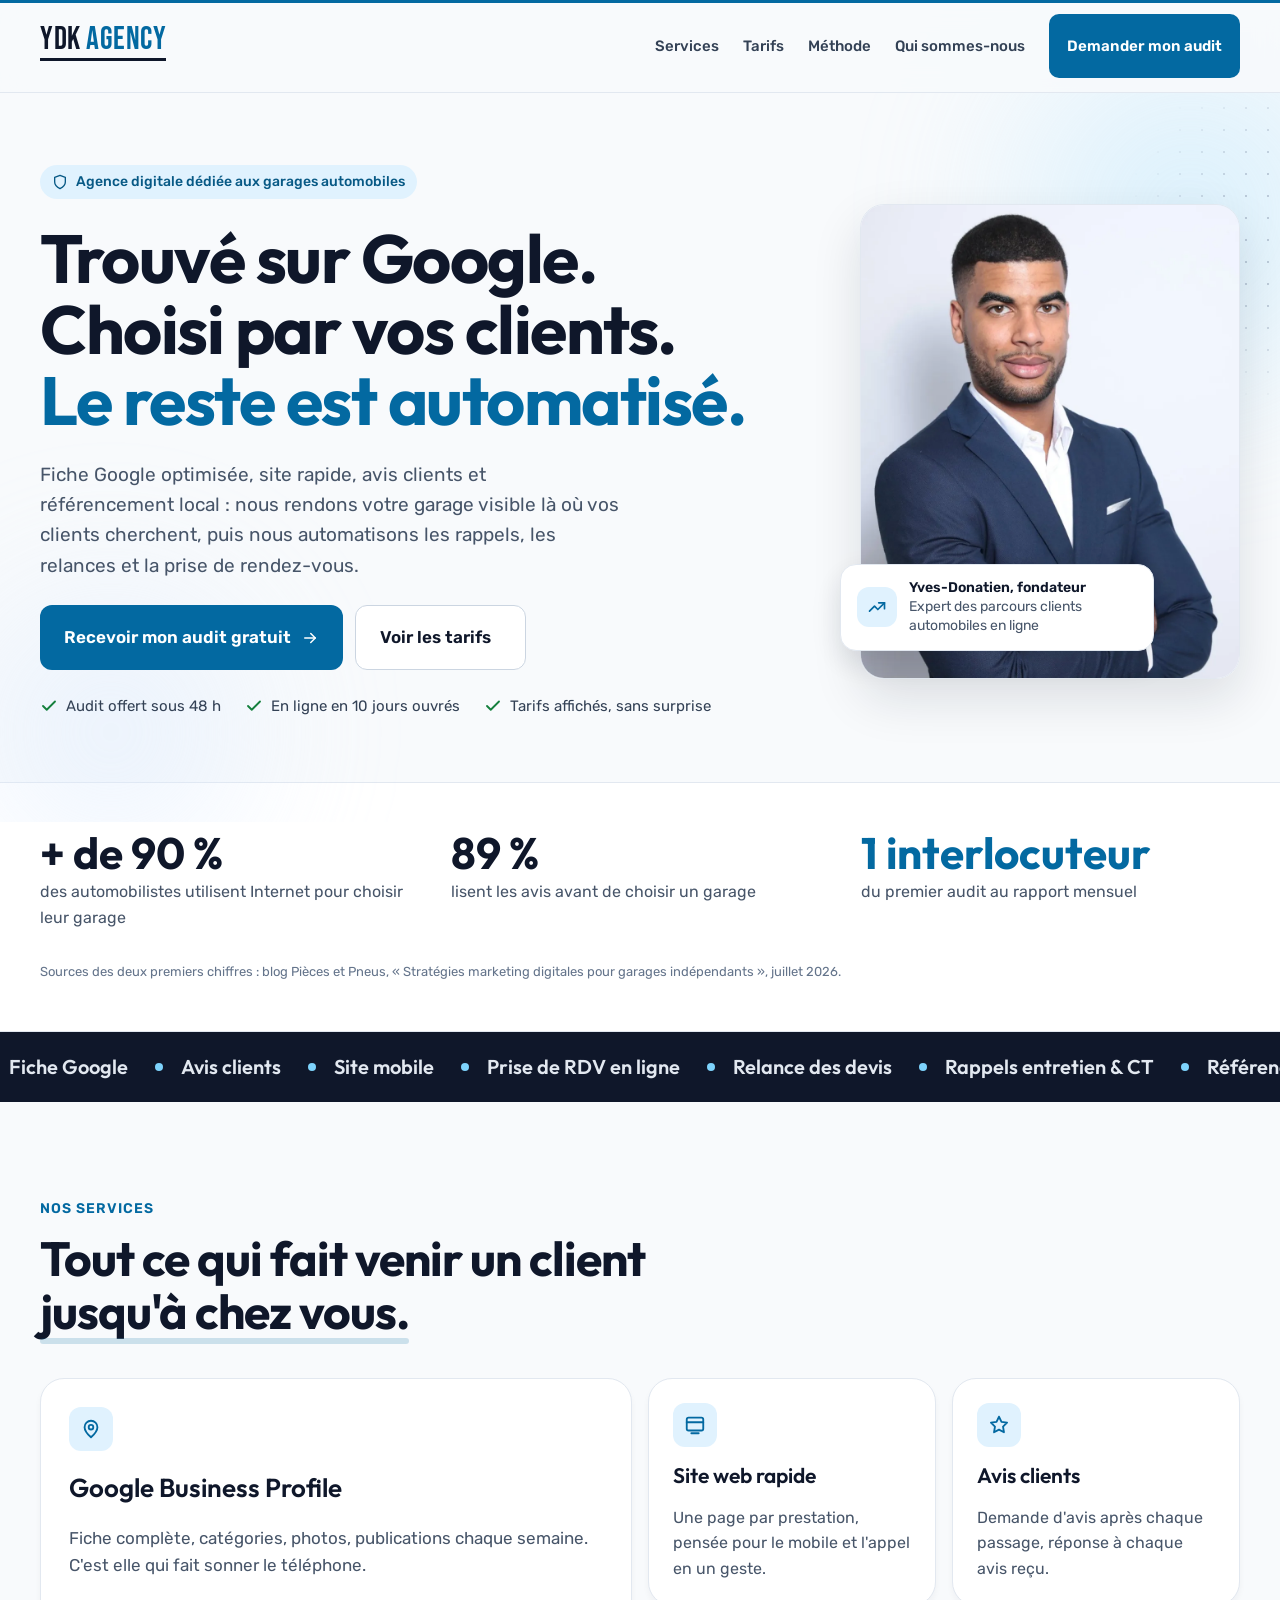
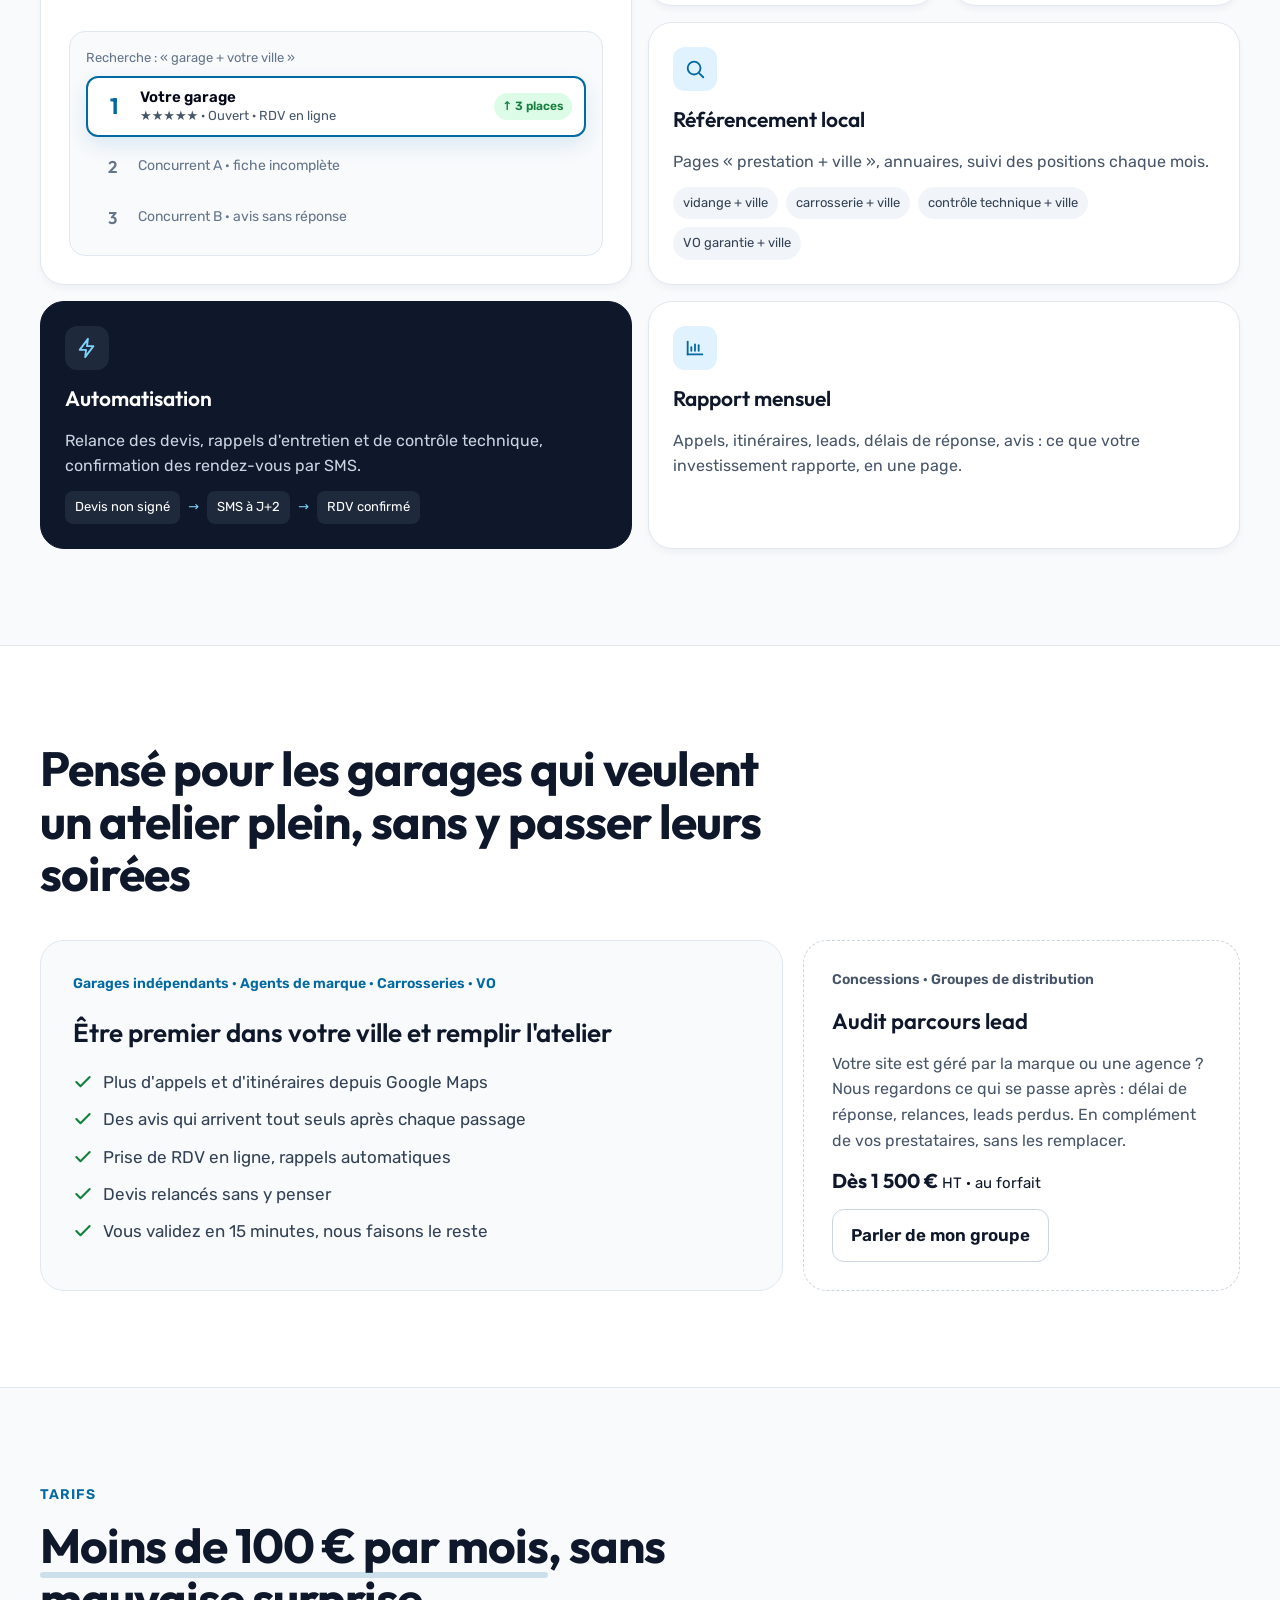
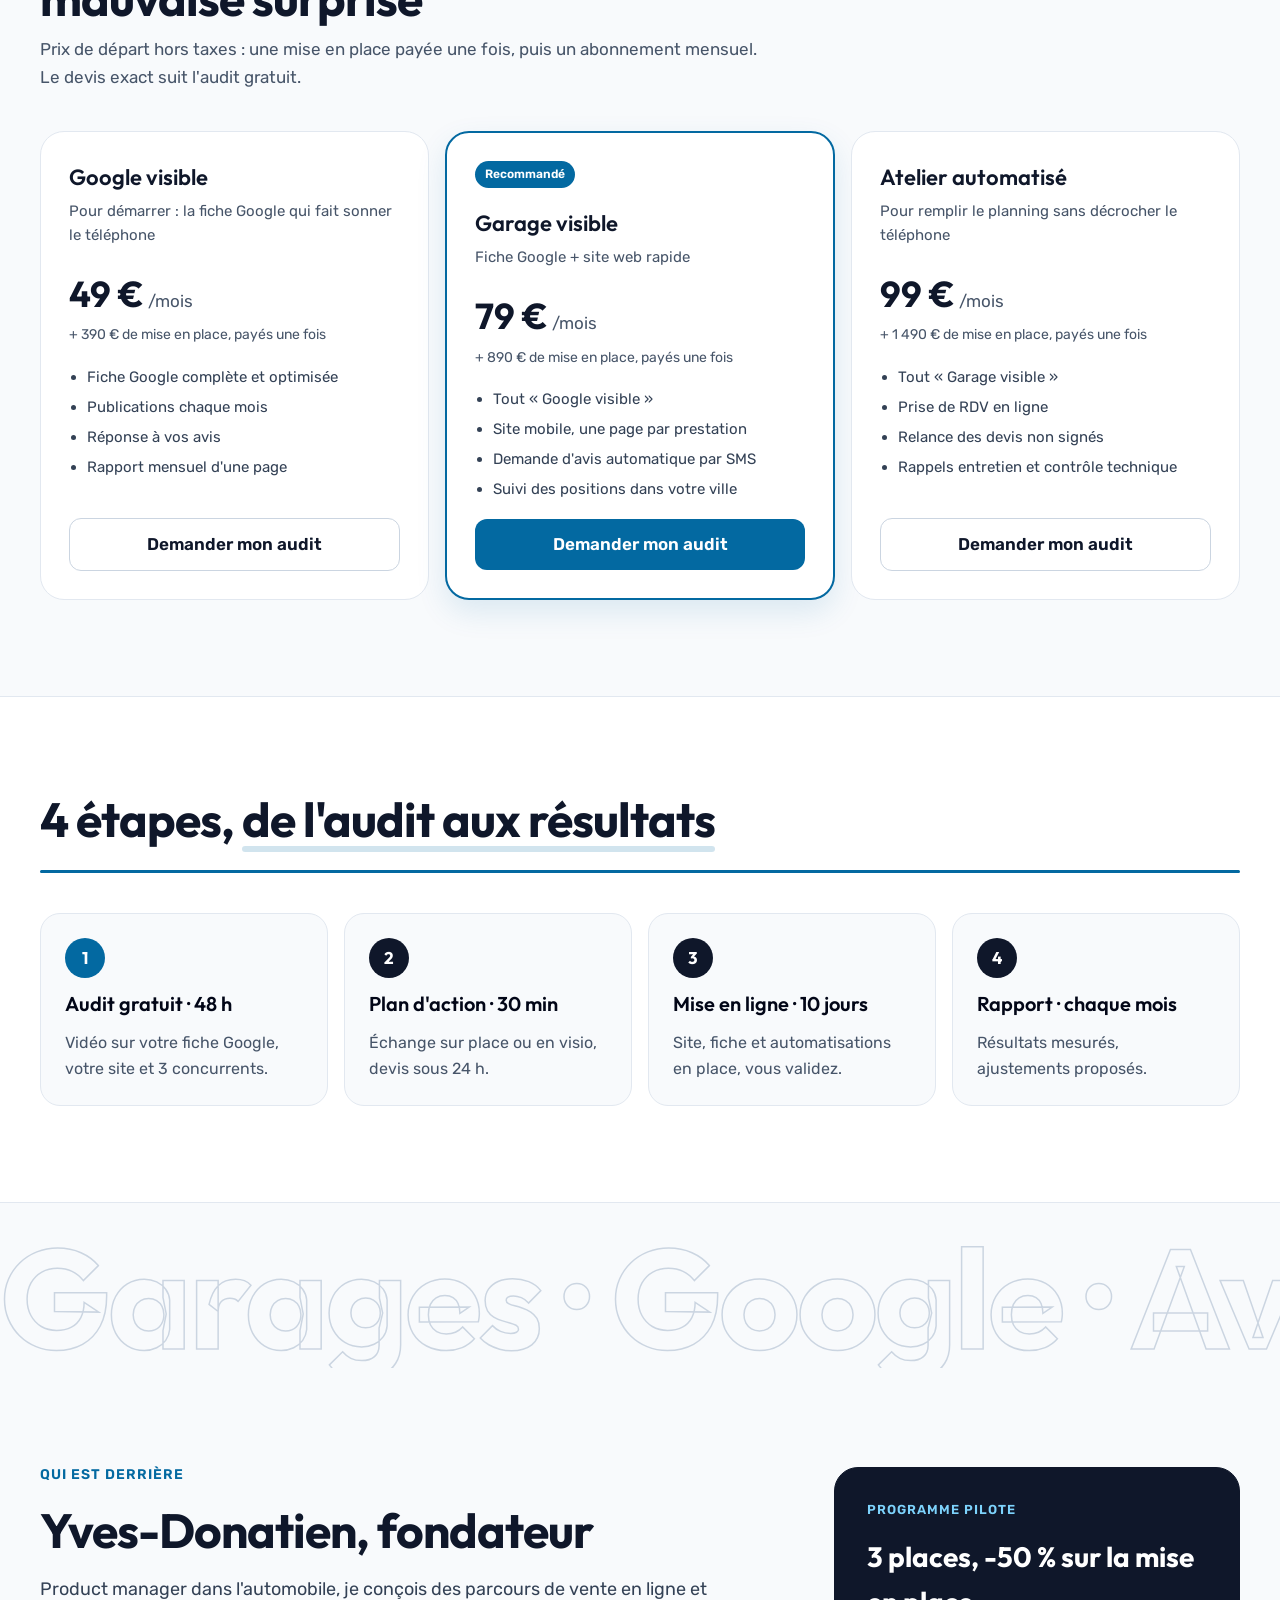
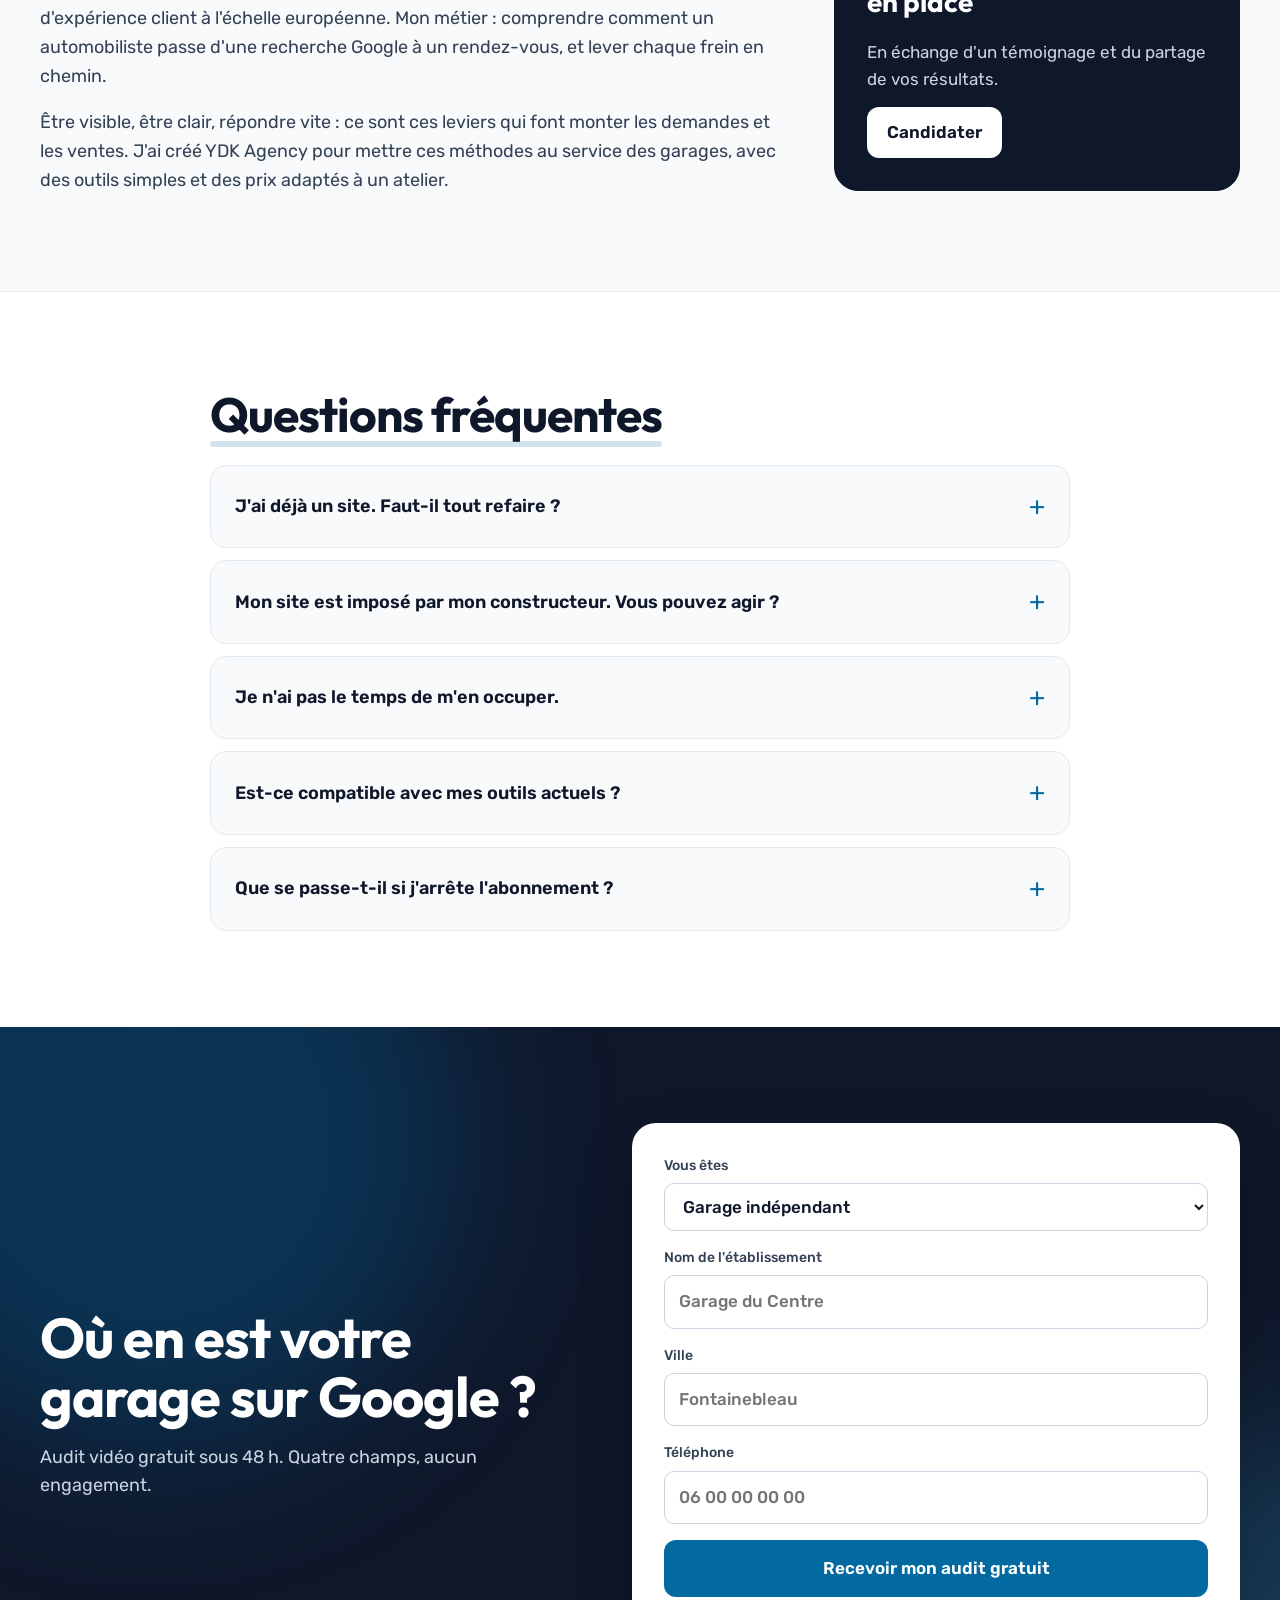
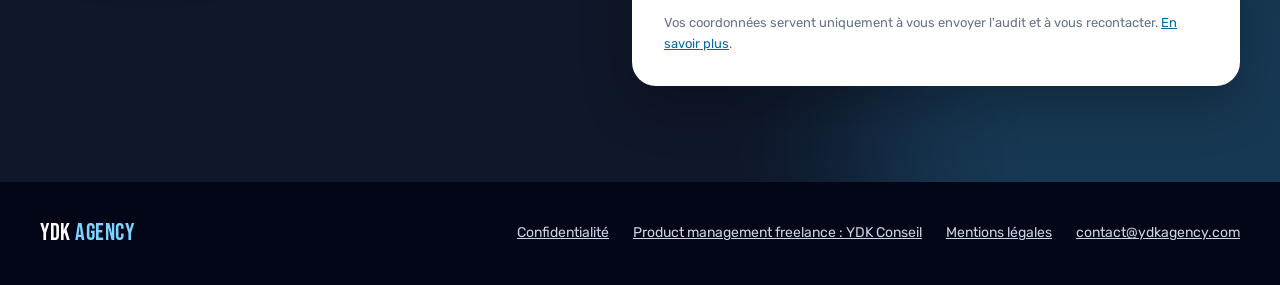
==== commit 77307d29: "Animations et parallaxe inspirées de ydkconseil.com Barre de progression, titre ligne par ligne, hal" ====
--- a/index.html
+++ b/index.html
@@ -41,18 +41,17 @@
 .s-2x1{grid-column:span 2}
 @media (max-width:960px){.bento{grid-template-columns:repeat(2,minmax(0,1fr))}}
 @media (max-width:620px){.bento{grid-template-columns:minmax(0,1fr)}.s-2x2,.s-2x1{grid-column:auto;grid-row:auto}}
-.st{animation:v2In .42s cubic-bezier(.34,1.4,.64,1) both}
 @keyframes v2In{from{opacity:0;transform:translateY(16px) scale(.94)}to{opacity:1;transform:none}}
-@supports (animation-timeline: view()){.st{animation-timeline:view();animation-range:entry 0% entry 45%;animation-duration:auto}}
 .v2-float{animation:v2Float 4s ease-in-out infinite}
 @keyframes v2Float{0%,100%{transform:translateY(0)}50%{transform:translateY(-6px)}}
-@media (prefers-reduced-motion: reduce){*{animation:none !important;transition:none !important}}
 </style>
+<link rel="stylesheet" href="assets/css/motion.css">
 
 </head>
 <body>
 <div class="v2" style="--acc: #0369A1; background: #F8FAFC; color: #020617; font-family: 'Rubik', system-ui, sans-serif; font-size: 17px; line-height: 1.6; min-height: 100vh; overflow-x: clip">
 <a class="v2-skip" href="#contenu">Aller au contenu</a>
+<div class="progress" aria-hidden="true"></div>
 
 <!-- NAV -->
 <header style="position: sticky; top: 0; z-index: 50; background: rgba(248,250,252,0.88); -webkit-backdrop-filter: blur(12px); backdrop-filter: blur(12px); border-bottom: 1px solid #E2E8F0">
@@ -76,27 +75,30 @@
 <main id="contenu">
 
 <!-- HERO : mission + crédibilité -->
-<section style="max-width: 1200px; margin: 0 auto; padding: 72px 24px 64px; display: flex; flex-wrap: wrap; gap: 56px; align-items: center">
+<section class="hero" style="max-width: 1200px; margin: 0 auto; padding: 72px 24px 64px; display: flex; flex-wrap: wrap; gap: 56px; align-items: center">
+<div class="hero-bg" aria-hidden="true"><div class="blob b1 mouse" style="--k: -30"></div><div class="blob b2 mouse" style="--k: 22"></div><div class="hero-dots"></div></div>
 <div style="flex: 999 1 540px; min-width: 0; display: flex; flex-direction: column; gap: 24px">
-<span style="align-self: flex-start; display: inline-flex; align-items: center; gap: 8px; background: #E0F2FE; color: #075985; font-size: 14px; font-weight: 500; padding: 6px 12px; border-radius: 999px">
+<span class="in" style="--d: 0; align-self: flex-start; display: inline-flex; align-items: center; gap: 8px; background: #E0F2FE; color: #075985; font-size: 14px; font-weight: 500; padding: 6px 12px; border-radius: 999px">
 <svg aria-hidden="true" width="16" height="16" viewBox="0 0 24 24" fill="none" stroke="currentColor" stroke-width="2" stroke-linecap="round" stroke-linejoin="round"><path d="M12 22s8-4 8-10V5l-8-3-8 3v7c0 6 8 10 8 10z"></path></svg>
 Agence digitale dédiée aux garages automobiles</span>
-<h1 style="margin: 0; font-family: 'Outfit', sans-serif; font-weight: 700; font-size: clamp(42px, 5.6vw, 68px); line-height: 1.04; letter-spacing: -1.5px; color: #0F172A">Trouvé sur Google.<br>Choisi par vos clients.<br><span style="color: #0369A1">Le reste est automatisé.</span></h1>
-<p style="margin: 0; max-width: 580px; font-size: 19px; color: #475569">Fiche Google optimisée, site rapide, avis clients et référencement local : nous rendons votre garage visible là où vos clients cherchent, puis nous automatisons les rappels, les relances et la prise de rendez-vous.</p>
-<div style="display: flex; flex-wrap: wrap; gap: 12px">
-<a class="v2-btn" href="#audit" style="text-decoration: none; background: #0369A1; color: #FFFFFF; font-weight: 600; font-size: 17px; padding: 15px 24px; border-radius: 12px; min-height: 44px; box-sizing: border-box; display: inline-flex; align-items: center; gap: 10px">Recevoir mon audit gratuit
+<h1 style="margin: 0; font-family: 'Outfit', sans-serif; font-weight: 700; font-size: clamp(42px, 5.6vw, 68px); line-height: 1.04; letter-spacing: -1.5px; color: #0F172A"><span class="line"><span>Trouvé sur Google.</span></span><span class="line"><span>Choisi par vos clients.</span></span><span class="line"><span style="color: #0369A1">Le reste est automatisé.</span></span></h1>
+<p class="in" style="--d: 2; margin: 0; max-width: 580px; font-size: 19px; color: #475569">Fiche Google optimisée, site rapide, avis clients et référencement local : nous rendons votre garage visible là où vos clients cherchent, puis nous automatisons les rappels, les relances et la prise de rendez-vous.</p>
+<div class="in" style="--d: 3; display: flex; flex-wrap: wrap; gap: 12px">
+<a class="v2-btn pulse" href="#audit" style="text-decoration: none; background: #0369A1; color: #FFFFFF; font-weight: 600; font-size: 17px; padding: 15px 24px; border-radius: 12px; min-height: 44px; box-sizing: border-box; display: inline-flex; align-items: center; gap: 10px">Recevoir mon audit gratuit
 <svg aria-hidden="true" width="18" height="18" viewBox="0 0 24 24" fill="none" stroke="currentColor" stroke-width="2" stroke-linecap="round" stroke-linejoin="round"><path d="M5 12h14"></path><path d="M13 6l6 6-6 6"></path></svg></a>
 <a class="v2-ghost" href="#tarifs" style="text-decoration: none; background: #FFFFFF; border: 1px solid #CBD5E1; color: #0F172A; font-weight: 600; font-size: 17px; padding: 15px 24px; border-radius: 12px; min-height: 44px; box-sizing: border-box; display: inline-flex; align-items: center; width: 171px; height: 65px">Voir les tarifs</a>
 </div>
-<ul style="list-style: none; margin: 0; padding: 0; display: flex; flex-wrap: wrap; gap: 10px 24px; font-size: 15px; color: #334155">
+<ul class="in" style="--d: 4; list-style: none; margin: 0; padding: 0; display: flex; flex-wrap: wrap; gap: 10px 24px; font-size: 15px; color: #334155">
 <li style="display: inline-flex; align-items: center; gap: 8px"><svg aria-hidden="true" width="18" height="18" viewBox="0 0 24 24" fill="none" stroke="#15803D" stroke-width="2.5" stroke-linecap="round" stroke-linejoin="round"><path d="M20 6L9 17l-5-5"></path></svg>Audit offert sous 48 h</li>
 <li style="display: inline-flex; align-items: center; gap: 8px"><svg aria-hidden="true" width="18" height="18" viewBox="0 0 24 24" fill="none" stroke="#15803D" stroke-width="2.5" stroke-linecap="round" stroke-linejoin="round"><path d="M20 6L9 17l-5-5"></path></svg>En ligne en 10 jours ouvrés</li>
 <li style="display: inline-flex; align-items: center; gap: 8px"><svg aria-hidden="true" width="18" height="18" viewBox="0 0 24 24" fill="none" stroke="#15803D" stroke-width="2.5" stroke-linecap="round" stroke-linejoin="round"><path d="M20 6L9 17l-5-5"></path></svg>Tarifs affichés, sans surprise</li>
 </ul>
 </div>
-<div style="flex: 1 1 380px; min-width: 0; position: relative; max-width: 460px; margin: 0 auto">
-<img src="assets/yves-donatien.webp" fetchpriority="high" alt="Yves-Donatien, fondateur de YDK Agency" width="460" height="575" style="display: block; width: 100%; height: auto; aspect-ratio: 4 / 5; object-fit: cover; border-radius: 24px; border: 1px solid #E2E8F0; box-shadow: 0 20px 50px rgba(15,23,42,.12)">
-<div class="v2-float" style="position: absolute; left: -20px; bottom: 28px; max-width: 280px; background: #FFFFFF; border: 1px solid #E2E8F0; border-radius: 16px; padding: 14px 16px; box-shadow: 0 12px 30px rgba(15,23,42,.12); display: flex; gap: 12px; align-items: center">
+<div class="pop" style="--d: 0; flex: 1 1 380px; min-width: 0; position: relative; max-width: 460px; margin: 0 auto">
+<div class="par-up"><div class="mouse" style="--k: 14">
+<div class="photo-frame" style="border: 1px solid #E2E8F0; box-shadow: 0 20px 50px rgba(15,23,42,.12)"><img src="assets/yves-donatien.webp" fetchpriority="high" alt="Yves-Donatien, fondateur de YDK Agency" width="460" height="575" style="display: block; width: 100%; height: auto; aspect-ratio: 4 / 5; object-fit: cover"></div>
+</div></div>
+<div class="v2-float mouse" style="--k: -22; position: absolute; left: -20px; bottom: 28px; max-width: 280px; background: #FFFFFF; border: 1px solid #E2E8F0; border-radius: 16px; padding: 14px 16px; box-shadow: 0 12px 30px rgba(15,23,42,.12); display: flex; gap: 12px; align-items: center">
 <span style="flex: none; width: 40px; height: 40px; border-radius: 12px; background: #E0F2FE; display: inline-flex; align-items: center; justify-content: center"><svg aria-hidden="true" width="20" height="20" viewBox="0 0 24 24" fill="none" stroke="#0369A1" stroke-width="2" stroke-linecap="round" stroke-linejoin="round"><path d="M3 17l6-6 4 4 8-8"></path><path d="M14 7h7v7"></path></svg></span>
 <span style="display: flex; flex-direction: column; font-size: 14px; line-height: 1.35"><strong style="font-weight: 600; color: #0F172A">Yves-Donatien, fondateur</strong><span style="color: #475569">Expert des parcours clients automobiles en ligne</span></span>
 </div>
@@ -106,15 +108,15 @@
 <!-- PREUVES -->
 <section aria-label="Pourquoi la visibilité locale compte" style="background: #FFFFFF; border-top: 1px solid #E2E8F0; border-bottom: 1px solid #E2E8F0">
 <div style="max-width: 1200px; margin: 0 auto; padding: 48px 24px; display: flex; flex-wrap: wrap; gap: 32px; align-items: stretch">
-<div style="flex: 1 1 240px; min-width: 0; display: flex; flex-direction: column; gap: 4px">
-<span style="font-family: 'Outfit', sans-serif; font-weight: 700; font-size: 44px; line-height: 1; color: #0F172A">+ de 90 %</span>
+<div class="rv" style="--d: 0; flex: 1 1 240px; min-width: 0; display: flex; flex-direction: column; gap: 4px">
+<span style="font-family: 'Outfit', sans-serif; font-weight: 700; font-size: 44px; line-height: 1; color: #0F172A">+ de <span data-count="90">90</span> %</span>
 <span style="color: #475569; font-size: 16px">des automobilistes utilisent Internet pour choisir leur garage</span>
 </div>
-<div style="flex: 1 1 240px; min-width: 0; display: flex; flex-direction: column; gap: 4px">
-<span style="font-family: 'Outfit', sans-serif; font-weight: 700; font-size: 44px; line-height: 1; color: #0F172A">89 %</span>
+<div class="rv" style="--d: 1; flex: 1 1 240px; min-width: 0; display: flex; flex-direction: column; gap: 4px">
+<span style="font-family: 'Outfit', sans-serif; font-weight: 700; font-size: 44px; line-height: 1; color: #0F172A"><span data-count="89">89</span> %</span>
 <span style="color: #475569; font-size: 16px">lisent les avis avant de choisir un garage</span>
 </div>
-<div style="flex: 1 1 240px; min-width: 0; display: flex; flex-direction: column; gap: 4px">
+<div class="rv" style="--d: 2; flex: 1 1 240px; min-width: 0; display: flex; flex-direction: column; gap: 4px">
 <span style="font-family: 'Outfit', sans-serif; font-weight: 700; font-size: 44px; line-height: 1; color: #0369A1">1 interlocuteur</span>
 <span style="color: #475569; font-size: 16px">du premier audit au rapport mensuel</span>
 </div>
@@ -122,44 +124,47 @@
 </div>
 </section>
 
+<!-- BANDEAU -->
+<div class="marquee" aria-hidden="true"><div class="marquee-track"><span>Fiche Google</span><span>Avis clients</span><span>Site mobile</span><span>Prise de RDV en ligne</span><span>Relance des devis</span><span>Rappels entretien & CT</span><span>Référencement local</span><span>Rapport mensuel</span><span>Fiche Google</span><span>Avis clients</span><span>Site mobile</span><span>Prise de RDV en ligne</span><span>Relance des devis</span><span>Rappels entretien & CT</span><span>Référencement local</span><span>Rapport mensuel</span></div></div>
+
 <!-- SERVICES : BENTO -->
 <section id="services" style="max-width: 1200px; margin: 0 auto; padding: 96px 24px; display: flex; flex-direction: column; gap: 40px">
-<div style="display: flex; flex-direction: column; gap: 12px; max-width: 720px">
+<div class="rv" style="display: flex; flex-direction: column; gap: 12px; max-width: 720px">
 <span style="font-size: 14px; font-weight: 600; letter-spacing: 1px; text-transform: uppercase; color: #0369A1">Nos services</span>
-<h2 style="margin: 0; font-family: 'Outfit', sans-serif; font-weight: 700; font-size: clamp(34px, 4vw, 48px); line-height: 1.1; letter-spacing: -1px; color: #0F172A">Tout ce qui fait venir un client jusqu'à chez vous.</h2>
+<h2 style="margin: 0; font-family: 'Outfit', sans-serif; font-weight: 700; font-size: clamp(34px, 4vw, 48px); line-height: 1.1; letter-spacing: -1px; color: #0F172A">Tout ce qui fait venir un client <span class="h-ul">jusqu'à chez vous.</span></h2>
 </div>
 <div class="bento">
 
-<article class="v2-card st s-2x2" style="background: #FFFFFF; border: 1px solid #E2E8F0; border-radius: 24px; padding: 28px; display: flex; flex-direction: column; gap: 16px; box-shadow: 0 4px 6px rgba(15,23,42,.04)">
-<span style="width: 44px; height: 44px; border-radius: 12px; background: #E0F2FE; display: inline-flex; align-items: center; justify-content: center"><svg aria-hidden="true" width="22" height="22" viewBox="0 0 24 24" fill="none" stroke="#0369A1" stroke-width="2" stroke-linecap="round" stroke-linejoin="round"><path d="M12 21s-7-6.2-7-11a7 7 0 0 1 14 0c0 4.8-7 11-7 11z"></path><circle cx="12" cy="10" r="2.5"></circle></svg></span>
+<article class="v2-card rv s-2x2" style="background: #FFFFFF; border: 1px solid #E2E8F0; border-radius: 24px; padding: 28px; display: flex; flex-direction: column; gap: 16px; box-shadow: 0 4px 6px rgba(15,23,42,.04)">
+<span style="width: 44px; height: 44px; border-radius: 12px; background: #E0F2FE; display: inline-flex; align-items: center; justify-content: center"><svg class="icon" aria-hidden="true" width="22" height="22" viewBox="0 0 24 24" fill="none" stroke="#0369A1" stroke-width="2" stroke-linecap="round" stroke-linejoin="round"><path d="M12 21s-7-6.2-7-11a7 7 0 0 1 14 0c0 4.8-7 11-7 11z"></path><circle cx="12" cy="10" r="2.5"></circle></svg></span>
 <h3 style="margin: 0; font-family: 'Outfit', sans-serif; font-weight: 600; font-size: 26px; color: #0F172A">Google Business Profile</h3>
 <p style="margin: 0; color: #475569">Fiche complète, catégories, photos, publications chaque semaine. C'est elle qui fait sonner le téléphone.</p>
 <div aria-hidden="true" style="margin-top: auto; background: #F8FAFC; border: 1px solid #E2E8F0; border-radius: 16px; padding: 16px; display: flex; flex-direction: column; gap: 8px">
 <span style="font-size: 13px; color: #64748B">Recherche : « garage + votre ville »</span>
-<div style="display: flex; align-items: center; gap: 12px; background: #FFFFFF; border: 2px solid #0369A1; border-radius: 12px; padding: 10px 12px">
+<div class="rank-me" style="position: relative; z-index: 1; display: flex; align-items: center; gap: 12px; background: #FFFFFF; border: 2px solid #0369A1; border-radius: 12px; padding: 10px 12px; box-shadow: 0 8px 20px rgba(3,105,161,.12)">
 <span style="font-family: 'Outfit', sans-serif; font-weight: 700; font-size: 22px; color: #0369A1; width: 28px; text-align: center">1</span>
 <span style="flex: 1; display: flex; flex-direction: column; line-height: 1.3"><span style="font-weight: 600; font-size: 15px">Votre garage</span><span style="font-size: 13px; color: #475569">★★★★★ · Ouvert · RDV en ligne</span></span>
-<span style="font-size: 12px; font-weight: 600; color: #15803D; background: #DCFCE7; padding: 4px 8px; border-radius: 999px">↑ 3 places</span>
-</div>
-<div style="display: flex; align-items: center; gap: 12px; padding: 8px 12px; color: #64748B"><span style="font-family: 'Outfit', sans-serif; font-weight: 600; width: 28px; text-align: center">2</span><span style="font-size: 14px">Concurrent A · fiche incomplète</span></div>
-<div style="display: flex; align-items: center; gap: 12px; padding: 8px 12px; color: #64748B"><span style="font-family: 'Outfit', sans-serif; font-weight: 600; width: 28px; text-align: center">3</span><span style="font-size: 14px">Concurrent B · avis sans réponse</span></div>
-</div>
-</article>
-
-<article class="v2-card st" style="background: #FFFFFF; border: 1px solid #E2E8F0; border-radius: 24px; padding: 24px; display: flex; flex-direction: column; gap: 12px; box-shadow: 0 4px 6px rgba(15,23,42,.04); animation-delay: .06s">
-<span style="width: 44px; height: 44px; border-radius: 12px; background: #E0F2FE; display: inline-flex; align-items: center; justify-content: center"><svg aria-hidden="true" width="22" height="22" viewBox="0 0 24 24" fill="none" stroke="#0369A1" stroke-width="2" stroke-linecap="round" stroke-linejoin="round"><rect x="3" y="4" width="18" height="14" rx="2"></rect><path d="M3 9h18"></path><path d="M8 21h8"></path></svg></span>
+<span class="rank-badge" style="font-size: 12px; font-weight: 600; color: #15803D; background: #DCFCE7; padding: 4px 8px; border-radius: 999px">↑ 3 places</span>
+</div>
+<div class="rank-other" style="display: flex; align-items: center; gap: 12px; padding: 8px 12px; color: #64748B"><span style="font-family: 'Outfit', sans-serif; font-weight: 600; width: 28px; text-align: center">2</span><span style="font-size: 14px">Concurrent A · fiche incomplète</span></div>
+<div class="rank-other" style="display: flex; align-items: center; gap: 12px; padding: 8px 12px; color: #64748B"><span style="font-family: 'Outfit', sans-serif; font-weight: 600; width: 28px; text-align: center">3</span><span style="font-size: 14px">Concurrent B · avis sans réponse</span></div>
+</div>
+</article>
+
+<article class="v2-card rv" style="background: #FFFFFF; border: 1px solid #E2E8F0; border-radius: 24px; padding: 24px; display: flex; flex-direction: column; gap: 12px; box-shadow: 0 4px 6px rgba(15,23,42,.04); --d: 1">
+<span style="width: 44px; height: 44px; border-radius: 12px; background: #E0F2FE; display: inline-flex; align-items: center; justify-content: center"><svg class="icon" aria-hidden="true" width="22" height="22" viewBox="0 0 24 24" fill="none" stroke="#0369A1" stroke-width="2" stroke-linecap="round" stroke-linejoin="round"><rect x="3" y="4" width="18" height="14" rx="2"></rect><path d="M3 9h18"></path><path d="M8 21h8"></path></svg></span>
 <h3 style="margin: 0; font-family: 'Outfit', sans-serif; font-weight: 600; font-size: 21px; color: #0F172A">Site web rapide</h3>
 <p style="margin: 0; color: #475569; font-size: 16px">Une page par prestation, pensée pour le mobile et l'appel en un geste.</p>
 </article>
 
-<article class="v2-card st" style="background: #FFFFFF; border: 1px solid #E2E8F0; border-radius: 24px; padding: 24px; display: flex; flex-direction: column; gap: 12px; box-shadow: 0 4px 6px rgba(15,23,42,.04); animation-delay: .12s">
-<span style="width: 44px; height: 44px; border-radius: 12px; background: #E0F2FE; display: inline-flex; align-items: center; justify-content: center"><svg aria-hidden="true" width="22" height="22" viewBox="0 0 24 24" fill="none" stroke="#0369A1" stroke-width="2" stroke-linecap="round" stroke-linejoin="round"><path d="M12 3l2.7 5.6 6.1.9-4.4 4.3 1 6.1L12 17l-5.4 2.9 1-6.1L3.2 9.5l6.1-.9z"></path></svg></span>
+<article class="v2-card rv" style="background: #FFFFFF; border: 1px solid #E2E8F0; border-radius: 24px; padding: 24px; display: flex; flex-direction: column; gap: 12px; box-shadow: 0 4px 6px rgba(15,23,42,.04); --d: 2">
+<span style="width: 44px; height: 44px; border-radius: 12px; background: #E0F2FE; display: inline-flex; align-items: center; justify-content: center"><svg class="icon" aria-hidden="true" width="22" height="22" viewBox="0 0 24 24" fill="none" stroke="#0369A1" stroke-width="2" stroke-linecap="round" stroke-linejoin="round"><path d="M12 3l2.7 5.6 6.1.9-4.4 4.3 1 6.1L12 17l-5.4 2.9 1-6.1L3.2 9.5l6.1-.9z"></path></svg></span>
 <h3 style="margin: 0; font-family: 'Outfit', sans-serif; font-weight: 600; font-size: 21px; color: #0F172A">Avis clients</h3>
 <p style="margin: 0; color: #475569; font-size: 16px">Demande d'avis après chaque passage, réponse à chaque avis reçu.</p>
 </article>
 
-<article class="v2-card st s-2x1" style="background: #FFFFFF; border: 1px solid #E2E8F0; border-radius: 24px; padding: 24px; display: flex; flex-direction: column; gap: 12px; box-shadow: 0 4px 6px rgba(15,23,42,.04); animation-delay: .18s">
-<span style="width: 44px; height: 44px; border-radius: 12px; background: #E0F2FE; display: inline-flex; align-items: center; justify-content: center"><svg aria-hidden="true" width="22" height="22" viewBox="0 0 24 24" fill="none" stroke="#0369A1" stroke-width="2" stroke-linecap="round" stroke-linejoin="round"><circle cx="11" cy="11" r="7"></circle><path d="M21 21l-4.3-4.3"></path></svg></span>
+<article class="v2-card rv s-2x1" style="background: #FFFFFF; border: 1px solid #E2E8F0; border-radius: 24px; padding: 24px; display: flex; flex-direction: column; gap: 12px; box-shadow: 0 4px 6px rgba(15,23,42,.04); --d: 3">
+<span style="width: 44px; height: 44px; border-radius: 12px; background: #E0F2FE; display: inline-flex; align-items: center; justify-content: center"><svg class="icon" aria-hidden="true" width="22" height="22" viewBox="0 0 24 24" fill="none" stroke="#0369A1" stroke-width="2" stroke-linecap="round" stroke-linejoin="round"><circle cx="11" cy="11" r="7"></circle><path d="M21 21l-4.3-4.3"></path></svg></span>
 <h3 style="margin: 0; font-family: 'Outfit', sans-serif; font-weight: 600; font-size: 21px; color: #0F172A">Référencement local</h3>
 <p style="margin: 0; color: #475569; font-size: 16px">Pages « prestation + ville », annuaires, suivi des positions chaque mois.</p>
 <div aria-hidden="true" style="display: flex; flex-wrap: wrap; gap: 8px; margin-top: auto">
@@ -170,11 +175,11 @@
 </div>
 </article>
 
-<article class="v2-card st s-2x1" style="background: #0F172A; border: 1px solid #0F172A; border-radius: 24px; padding: 24px; display: flex; flex-direction: column; gap: 12px; color: #FFFFFF; animation-delay: .24s">
-<span style="width: 44px; height: 44px; border-radius: 12px; background: #1E293B; display: inline-flex; align-items: center; justify-content: center"><svg aria-hidden="true" width="22" height="22" viewBox="0 0 24 24" fill="none" stroke="#7DD3FC" stroke-width="2" stroke-linecap="round" stroke-linejoin="round"><path d="M13 2L4 14h7l-1 8 9-12h-7z"></path></svg></span>
+<article class="v2-card rv s-2x1" style="background: #0F172A; border: 1px solid #0F172A; border-radius: 24px; padding: 24px; display: flex; flex-direction: column; gap: 12px; color: #FFFFFF; --d: 4">
+<span style="width: 44px; height: 44px; border-radius: 12px; background: #1E293B; display: inline-flex; align-items: center; justify-content: center"><svg class="icon" aria-hidden="true" width="22" height="22" viewBox="0 0 24 24" fill="none" stroke="#7DD3FC" stroke-width="2" stroke-linecap="round" stroke-linejoin="round"><path d="M13 2L4 14h7l-1 8 9-12h-7z"></path></svg></span>
 <h3 style="margin: 0; font-family: 'Outfit', sans-serif; font-weight: 600; font-size: 21px">Automatisation</h3>
 <p style="margin: 0; color: #CBD5E1; font-size: 16px">Relance des devis, rappels d'entretien et de contrôle technique, confirmation des rendez-vous par SMS.</p>
-<div aria-hidden="true" style="display: flex; flex-wrap: wrap; align-items: center; gap: 8px; margin-top: auto; font-size: 13px">
+<div class="chain" aria-hidden="true" style="display: flex; flex-wrap: wrap; align-items: center; gap: 8px; margin-top: auto; font-size: 13px">
 <span style="background: #1E293B; padding: 6px 10px; border-radius: 8px">Devis non signé</span>
 <span style="color: #7DD3FC">→</span>
 <span style="background: #1E293B; padding: 6px 10px; border-radius: 8px">SMS à J+2</span>
@@ -183,8 +188,8 @@
 </div>
 </article>
 
-<article class="v2-card st s-2x1" style="background: #FFFFFF; border: 1px solid #E2E8F0; border-radius: 24px; padding: 24px; display: flex; flex-direction: column; gap: 12px; box-shadow: 0 4px 6px rgba(15,23,42,.04); animation-delay: .30s">
-<span style="width: 44px; height: 44px; border-radius: 12px; background: #E0F2FE; display: inline-flex; align-items: center; justify-content: center"><svg aria-hidden="true" width="22" height="22" viewBox="0 0 24 24" fill="none" stroke="#0369A1" stroke-width="2" stroke-linecap="round" stroke-linejoin="round"><path d="M4 19V5"></path><path d="M4 19h16"></path><path d="M8 15v-4"></path><path d="M12 15V8"></path><path d="M16 15v-6"></path></svg></span>
+<article class="v2-card rv s-2x1" style="background: #FFFFFF; border: 1px solid #E2E8F0; border-radius: 24px; padding: 24px; display: flex; flex-direction: column; gap: 12px; box-shadow: 0 4px 6px rgba(15,23,42,.04); --d: 5">
+<span style="width: 44px; height: 44px; border-radius: 12px; background: #E0F2FE; display: inline-flex; align-items: center; justify-content: center"><svg class="icon" aria-hidden="true" width="22" height="22" viewBox="0 0 24 24" fill="none" stroke="#0369A1" stroke-width="2" stroke-linecap="round" stroke-linejoin="round"><path d="M4 19V5"></path><path d="M4 19h16"></path><path d="M8 15v-4"></path><path d="M12 15V8"></path><path d="M16 15v-6"></path></svg></span>
 <h3 style="margin: 0; font-family: 'Outfit', sans-serif; font-weight: 600; font-size: 21px; color: #0F172A">Rapport mensuel</h3>
 <p style="margin: 0; color: #475569; font-size: 16px">Appels, itinéraires, leads, délais de réponse, avis : ce que votre investissement rapporte, en une page.</p>
 </article>
@@ -195,9 +200,9 @@
 <!-- POUR QUI -->
 <section style="background: #FFFFFF; border-top: 1px solid #E2E8F0; border-bottom: 1px solid #E2E8F0">
 <div style="max-width: 1200px; margin: 0 auto; padding: 96px 24px; display: flex; flex-direction: column; gap: 40px">
-<h2 style="margin: 0; max-width: 760px; font-family: 'Outfit', sans-serif; font-weight: 700; font-size: clamp(34px, 4vw, 48px); line-height: 1.1; letter-spacing: -1px; color: #0F172A">Pensé pour les garages qui veulent un atelier plein, sans y passer leurs soirées</h2>
+<h2 class="rv" style="margin: 0; max-width: 760px; font-family: 'Outfit', sans-serif; font-weight: 700; font-size: clamp(34px, 4vw, 48px); line-height: 1.1; letter-spacing: -1px; color: #0F172A">Pensé pour les garages qui veulent un atelier plein, sans y passer leurs soirées</h2>
 <div style="display: flex; flex-wrap: wrap; gap: 20px; align-items: stretch">
-<article id="garages" class="v2-card st" style="flex: 2 1 520px; min-width: 0; background: #F8FAFC; border: 1px solid #E2E8F0; border-radius: 24px; padding: 32px; display: flex; flex-direction: column; gap: 16px">
+<article id="garages" class="v2-card rv" style="flex: 2 1 520px; min-width: 0; background: #F8FAFC; border: 1px solid #E2E8F0; border-radius: 24px; padding: 32px; display: flex; flex-direction: column; gap: 16px">
 <span style="font-size: 14px; font-weight: 600; color: #0369A1">Garages indépendants · Agents de marque · Carrosseries · VO</span>
 <h3 style="margin: 0; font-family: 'Outfit', sans-serif; font-weight: 600; font-size: 26px; color: #0F172A">Être premier dans votre ville et remplir l'atelier</h3>
 <ul style="margin: 0; padding: 0; list-style: none; display: flex; flex-direction: column; gap: 10px; color: #334155">
@@ -208,7 +213,7 @@
 <li style="display: flex; gap: 10px"><svg aria-hidden="true" width="20" height="20" viewBox="0 0 24 24" fill="none" stroke="#15803D" stroke-width="2.5" stroke-linecap="round" stroke-linejoin="round" style="flex: none; margin-top: 3px"><path d="M20 6L9 17l-5-5"></path></svg>Vous validez en 15 minutes, nous faisons le reste</li>
 </ul>
 </article>
-<aside id="concessions" class="v2-card st" style="flex: 1 1 300px; min-width: 0; background: #FFFFFF; border: 1px dashed #CBD5E1; border-radius: 24px; padding: 28px; display: flex; flex-direction: column; gap: 12px; animation-delay: .08s">
+<aside id="concessions" class="v2-card rv" style="flex: 1 1 300px; min-width: 0; background: #FFFFFF; border: 1px dashed #CBD5E1; border-radius: 24px; padding: 28px; display: flex; flex-direction: column; gap: 12px; --d: 1">
 <span style="font-size: 14px; font-weight: 600; color: #475569">Concessions · Groupes de distribution</span>
 <h3 style="margin: 0; font-family: 'Outfit', sans-serif; font-weight: 600; font-size: 22px; color: #0F172A">Audit parcours lead</h3>
 <p style="margin: 0; color: #475569; font-size: 16px">Votre site est géré par la marque ou une agence ? Nous regardons ce qui se passe après : délai de réponse, relances, leads perdus. En complément de vos prestataires, sans les remplacer.</p>
@@ -221,26 +226,26 @@
 
 <!-- TARIFS TRANSPARENTS -->
 <section id="tarifs" style="max-width: 1200px; margin: 0 auto; padding: 96px 24px; display: flex; flex-direction: column; gap: 40px">
-<div style="display: flex; flex-direction: column; gap: 12px; max-width: 720px">
+<div class="rv" style="display: flex; flex-direction: column; gap: 12px; max-width: 720px">
 <span style="font-size: 14px; font-weight: 600; letter-spacing: 1px; text-transform: uppercase; color: #0369A1">Tarifs</span>
-<h2 style="margin: 0; font-family: 'Outfit', sans-serif; font-weight: 700; font-size: clamp(34px, 4vw, 48px); line-height: 1.1; letter-spacing: -1px; color: #0F172A">Moins de 100 € par mois, sans mauvaise surprise</h2>
+<h2 style="margin: 0; font-family: 'Outfit', sans-serif; font-weight: 700; font-size: clamp(34px, 4vw, 48px); line-height: 1.1; letter-spacing: -1px; color: #0F172A"><span class="h-ul">Moins de 100 € par mois</span>, sans mauvaise surprise</h2>
 <p style="margin: 0; color: #475569">Prix de départ hors taxes : une mise en place payée une fois, puis un abonnement mensuel. Le devis exact suit l'audit gratuit.</p>
 </div>
 <div style="display: flex; flex-wrap: wrap; gap: 16px; align-items: stretch">
-<article class="v2-card st" style="flex: 1 1 300px; min-width: 0; background: #FFFFFF; border: 1px solid #E2E8F0; border-radius: 24px; padding: 28px; display: flex; flex-direction: column; gap: 18px; animation-delay: 0s">
+<article class="v2-card rv" style="flex: 1 1 300px; min-width: 0; background: #FFFFFF; border: 1px solid #E2E8F0; border-radius: 24px; padding: 28px; display: flex; flex-direction: column; gap: 18px; animation-delay: 0s">
 <div><h3 style="margin: 0; font-family: 'Outfit', sans-serif; font-weight: 600; font-size: 22px; color: #0F172A">Google visible</h3><p style="margin: 4px 0 0; color: #475569; font-size: 15px">Pour démarrer : la fiche Google qui fait sonner le téléphone</p></div>
 <div><span style="font-family: 'Outfit', sans-serif; font-weight: 700; font-size: 36px; color: #0F172A">49 €</span><span style="color: #475569"> /mois</span><p style="margin: 2px 0 0; font-size: 14px; color: #475569">+ 390 € de mise en place, payés une fois</p></div>
 <ul style="margin: 0; padding: 0 0 0 18px; display: flex; flex-direction: column; gap: 6px; font-size: 15px; color: #334155"><li>Fiche Google complète et optimisée</li><li>Publications chaque mois</li><li>Réponse à vos avis</li><li>Rapport mensuel d'une page</li></ul>
 <a class="v2-ghost" href="#audit" style="margin-top: auto; text-decoration: none; text-align: center; border: 1px solid #CBD5E1; color: #0F172A; font-weight: 600; padding: 12px; border-radius: 12px">Demander mon audit</a>
 </article>
-<article class="v2-card st" style="flex: 1 1 300px; min-width: 0; background: #FFFFFF; border: 2px solid #0369A1; border-radius: 24px; padding: 28px; display: flex; flex-direction: column; gap: 18px; box-shadow: 0 12px 30px rgba(3,105,161,.12); animation-delay: .06s">
+<article class="v2-card rv" style="flex: 1 1 300px; min-width: 0; background: #FFFFFF; border: 2px solid #0369A1; border-radius: 24px; padding: 28px; display: flex; flex-direction: column; gap: 18px; box-shadow: 0 12px 30px rgba(3,105,161,.12); --d: 1">
 <span style="align-self: flex-start; font-size: 12px; font-weight: 600; background: #0369A1; color: #FFFFFF; padding: 4px 10px; border-radius: 999px">Recommandé</span>
 <div><h3 style="margin: 0; font-family: 'Outfit', sans-serif; font-weight: 600; font-size: 22px; color: #0F172A">Garage visible</h3><p style="margin: 4px 0 0; color: #475569; font-size: 15px">Fiche Google + site web rapide</p></div>
 <div><span style="font-family: 'Outfit', sans-serif; font-weight: 700; font-size: 36px; color: #0F172A">79 €</span><span style="color: #475569"> /mois</span><p style="margin: 2px 0 0; font-size: 14px; color: #475569">+ 890 € de mise en place, payés une fois</p></div>
 <ul style="margin: 0; padding: 0 0 0 18px; display: flex; flex-direction: column; gap: 6px; font-size: 15px; color: #334155"><li>Tout « Google visible »</li><li>Site mobile, une page par prestation</li><li>Demande d'avis automatique par SMS</li><li>Suivi des positions dans votre ville</li></ul>
 <a class="v2-btn" href="#audit" style="margin-top: auto; text-decoration: none; text-align: center; background: #0369A1; color: #FFFFFF; font-weight: 600; padding: 12px; border-radius: 12px">Demander mon audit</a>
 </article>
-<article class="v2-card st" style="flex: 1 1 300px; min-width: 0; background: #FFFFFF; border: 1px solid #E2E8F0; border-radius: 24px; padding: 28px; display: flex; flex-direction: column; gap: 18px; animation-delay: .12s">
+<article class="v2-card rv" style="flex: 1 1 300px; min-width: 0; background: #FFFFFF; border: 1px solid #E2E8F0; border-radius: 24px; padding: 28px; display: flex; flex-direction: column; gap: 18px; --d: 2">
 <div><h3 style="margin: 0; font-family: 'Outfit', sans-serif; font-weight: 600; font-size: 22px; color: #0F172A">Atelier automatisé</h3><p style="margin: 4px 0 0; color: #475569; font-size: 15px">Pour remplir le planning sans décrocher le téléphone</p></div>
 <div><span style="font-family: 'Outfit', sans-serif; font-weight: 700; font-size: 36px; color: #0F172A">99 €</span><span style="color: #475569"> /mois</span><p style="margin: 2px 0 0; font-size: 14px; color: #475569">+ 1 490 € de mise en place, payés une fois</p></div>
 <ul style="margin: 0; padding: 0 0 0 18px; display: flex; flex-direction: column; gap: 6px; font-size: 15px; color: #334155"><li>Tout « Garage visible »</li><li>Prise de RDV en ligne</li><li>Relance des devis non signés</li><li>Rappels entretien et contrôle technique</li></ul>
@@ -252,24 +257,27 @@
 <!-- METHODE -->
 <section id="methode" style="background: #FFFFFF; border-top: 1px solid #E2E8F0; border-bottom: 1px solid #E2E8F0">
 <div style="max-width: 1200px; margin: 0 auto; padding: 96px 24px; display: flex; flex-direction: column; gap: 40px">
-<h2 style="margin: 0; max-width: 720px; font-family: 'Outfit', sans-serif; font-weight: 700; font-size: clamp(34px, 4vw, 48px); line-height: 1.1; letter-spacing: -1px; color: #0F172A">4 étapes, de l'audit aux résultats</h2>
+<div class="rv" style="display: flex; flex-direction: column; gap: 24px">
+<h2 style="margin: 0; max-width: 720px; font-family: 'Outfit', sans-serif; font-weight: 700; font-size: clamp(34px, 4vw, 48px); line-height: 1.1; letter-spacing: -1px; color: #0F172A">4 étapes, <span class="h-ul">de l'audit aux résultats</span></h2>
+<div class="steps-track" aria-hidden="true"><i></i></div>
+</div>
 <ol style="list-style: none; margin: 0; padding: 0; display: flex; flex-wrap: wrap; gap: 16px">
-<li class="st" style="flex: 1 1 230px; min-width: 0; display: flex; flex-direction: column; gap: 10px; padding: 24px; border-radius: 20px; background: #F8FAFC; border: 1px solid #E2E8F0">
+<li class="rv" style="flex: 1 1 230px; min-width: 0; display: flex; flex-direction: column; gap: 10px; padding: 24px; border-radius: 20px; background: #F8FAFC; border: 1px solid #E2E8F0">
 <span style="width: 40px; height: 40px; border-radius: 50%; background: #0369A1; color: #FFFFFF; font-family: 'Outfit', sans-serif; font-weight: 700; display: inline-flex; align-items: center; justify-content: center">1</span>
 <h3 style="margin: 0; font-family: 'Outfit', sans-serif; font-weight: 600; font-size: 20px">Audit gratuit · 48 h</h3>
 <p style="margin: 0; color: #475569; font-size: 16px">Vidéo sur votre fiche Google, votre site et 3 concurrents.</p>
 </li>
-<li class="st" style="flex: 1 1 230px; min-width: 0; display: flex; flex-direction: column; gap: 10px; padding: 24px; border-radius: 20px; background: #F8FAFC; border: 1px solid #E2E8F0; animation-delay: .06s">
+<li class="rv" style="flex: 1 1 230px; min-width: 0; display: flex; flex-direction: column; gap: 10px; padding: 24px; border-radius: 20px; background: #F8FAFC; border: 1px solid #E2E8F0; --d: 1">
 <span style="width: 40px; height: 40px; border-radius: 50%; background: #0F172A; color: #FFFFFF; font-family: 'Outfit', sans-serif; font-weight: 700; display: inline-flex; align-items: center; justify-content: center">2</span>
 <h3 style="margin: 0; font-family: 'Outfit', sans-serif; font-weight: 600; font-size: 20px">Plan d'action · 30 min</h3>
 <p style="margin: 0; color: #475569; font-size: 16px">Échange sur place ou en visio, devis sous 24 h.</p>
 </li>
-<li class="st" style="flex: 1 1 230px; min-width: 0; display: flex; flex-direction: column; gap: 10px; padding: 24px; border-radius: 20px; background: #F8FAFC; border: 1px solid #E2E8F0; animation-delay: .12s">
+<li class="rv" style="flex: 1 1 230px; min-width: 0; display: flex; flex-direction: column; gap: 10px; padding: 24px; border-radius: 20px; background: #F8FAFC; border: 1px solid #E2E8F0; --d: 2">
 <span style="width: 40px; height: 40px; border-radius: 50%; background: #0F172A; color: #FFFFFF; font-family: 'Outfit', sans-serif; font-weight: 700; display: inline-flex; align-items: center; justify-content: center">3</span>
 <h3 style="margin: 0; font-family: 'Outfit', sans-serif; font-weight: 600; font-size: 20px">Mise en ligne · 10 jours</h3>
 <p style="margin: 0; color: #475569; font-size: 16px">Site, fiche et automatisations en place, vous validez.</p>
 </li>
-<li class="st" style="flex: 1 1 230px; min-width: 0; display: flex; flex-direction: column; gap: 10px; padding: 24px; border-radius: 20px; background: #F8FAFC; border: 1px solid #E2E8F0; animation-delay: .18s">
+<li class="rv" style="flex: 1 1 230px; min-width: 0; display: flex; flex-direction: column; gap: 10px; padding: 24px; border-radius: 20px; background: #F8FAFC; border: 1px solid #E2E8F0; --d: 3">
 <span style="width: 40px; height: 40px; border-radius: 50%; background: #0F172A; color: #FFFFFF; font-family: 'Outfit', sans-serif; font-weight: 700; display: inline-flex; align-items: center; justify-content: center">4</span>
 <h3 style="margin: 0; font-family: 'Outfit', sans-serif; font-weight: 600; font-size: 20px">Rapport · chaque mois</h3>
 <p style="margin: 0; color: #475569; font-size: 16px">Résultats mesurés, ajustements proposés.</p>
@@ -278,15 +286,17 @@
 </div>
 </section>
 
+<div class="drift-wrap" aria-hidden="true"><div class="drift">Garages · Google · Avis · Rendez-vous · Garages · Google ·</div></div>
+
 <!-- FONDATEUR -->
 <section id="fondateur" style="max-width: 1200px; margin: 0 auto; padding: 96px 24px; display: flex; flex-wrap: wrap; gap: 48px; align-items: center">
-<div style="flex: 999 1 520px; min-width: 0; display: flex; flex-direction: column; gap: 18px">
+<div class="rv" style="flex: 999 1 520px; min-width: 0; display: flex; flex-direction: column; gap: 18px">
 <span style="font-size: 14px; font-weight: 600; letter-spacing: 1px; text-transform: uppercase; color: #0369A1">Qui est derrière</span>
 <h2 style="margin: 0; font-family: 'Outfit', sans-serif; font-weight: 700; font-size: clamp(34px, 4vw, 48px); line-height: 1.1; letter-spacing: -1px; color: #0F172A">Yves-Donatien, fondateur</h2>
 <p style="margin: 0; font-size: 18px; color: #334155">Product manager dans l'automobile, je conçois des parcours de vente en ligne et d'expérience client à l'échelle européenne. Mon métier : comprendre comment un automobiliste passe d'une recherche Google à un rendez-vous, et lever chaque frein en chemin.</p>
 <p style="margin: 0; font-size: 18px; color: #334155">Être visible, être clair, répondre vite : ce sont ces leviers qui font monter les demandes et les ventes. J'ai créé YDK Agency pour mettre ces méthodes au service des garages, avec des outils simples et des prix adaptés à un atelier.</p>
 </div>
-<aside class="v2-card" style="flex: 1 1 340px; min-width: 0; background: #0F172A; color: #FFFFFF; border: 1px solid #0F172A; border-radius: 24px; padding: 32px; display: flex; flex-direction: column; gap: 14px">
+<aside class="v2-card rv" style="--d: 2; flex: 1 1 340px; min-width: 0; background: #0F172A; color: #FFFFFF; border: 1px solid #0F172A; border-radius: 24px; padding: 32px; display: flex; flex-direction: column; gap: 14px">
 <span style="font-size: 13px; font-weight: 600; letter-spacing: 1px; text-transform: uppercase; color: #7DD3FC">Programme pilote</span>
 <h3 style="margin: 0; font-family: 'Outfit', sans-serif; font-weight: 700; font-size: 28px">3 places, -50 % sur la mise en place</h3>
 <p style="margin: 0; color: #CBD5E1">En échange d'un témoignage et du partage de vos résultats.</p>
@@ -296,8 +306,8 @@
 
 <!-- FAQ -->
 <section style="background: #FFFFFF; border-top: 1px solid #E2E8F0">
-<div style="max-width: 860px; margin: 0 auto; padding: 96px 24px; display: flex; flex-direction: column; gap: 24px">
-<h2 style="margin: 0; font-family: 'Outfit', sans-serif; font-weight: 700; font-size: clamp(34px, 4vw, 48px); line-height: 1.1; letter-spacing: -1px; color: #0F172A">Questions fréquentes</h2>
+<div class="rv" style="max-width: 860px; margin: 0 auto; padding: 96px 24px; display: flex; flex-direction: column; gap: 24px">
+<h2 style="margin: 0; font-family: 'Outfit', sans-serif; font-weight: 700; font-size: clamp(34px, 4vw, 48px); line-height: 1.1; letter-spacing: -1px; color: #0F172A"><span class="h-ul">Questions fréquentes</span></h2>
 <div style="display: flex; flex-direction: column; gap: 12px">
 <details style="border: 1px solid #E2E8F0; border-radius: 16px; padding: 20px 24px; background: #F8FAFC">
 <summary style="font-weight: 600; font-size: 18px; color: #0F172A">J'ai déjà un site. Faut-il tout refaire ?</summary>
@@ -324,14 +334,19 @@
 </section>
 
 <!-- CTA FINAL + FORMULAIRE -->
-<section id="audit" style="background: #0F172A">
+<section id="audit" class="cta" style="background: #0F172A">
+<div class="cta-glow g1" aria-hidden="true"></div><div class="cta-glow g2" aria-hidden="true"></div>
 <div style="max-width: 1200px; margin: 0 auto; padding: 96px 24px; display: flex; flex-wrap: wrap; gap: 48px; align-items: center">
-<div style="flex: 1 1 400px; min-width: 0; display: flex; flex-direction: column; gap: 16px; color: #FFFFFF">
+<div class="rv" style="flex: 1 1 400px; min-width: 0; display: flex; flex-direction: column; gap: 16px; color: #FFFFFF">
 <h2 style="margin: 0; font-family: 'Outfit', sans-serif; font-weight: 700; font-size: clamp(36px, 4.6vw, 56px); line-height: 1.05; letter-spacing: -1px">Où en est votre garage sur Google ?</h2>
 <p style="margin: 0; font-size: 18px; color: #CBD5E1">Audit vidéo gratuit sous 48 h. Quatre champs, aucun engagement.</p>
 </div>
-<form name="audit" method="POST" action="/envoi.php" aria-label="Demande d'audit gratuit" style="flex: 1 1 400px; min-width: 0; background: #FFFFFF; border-radius: 24px; padding: 32px; display: flex; flex-direction: column; gap: 16px; box-shadow: 0 20px 50px rgba(0,0,0,.25)">
-<p hidden><label>Ne pas remplir <input name="site-web" tabindex="-1" autocomplete="off"></label></p>
+<form name="audit" method="POST" action="https://api.web3forms.com/submit" aria-label="Demande d'audit gratuit" style="flex: 1 1 400px; min-width: 0; background: #FFFFFF; border-radius: 24px; padding: 32px; display: flex; flex-direction: column; gap: 16px; box-shadow: 0 20px 50px rgba(0,0,0,.25)">
+<input type="hidden" name="access_key" value="b0f09d86-b537-4fcf-93f7-7bc77960c38b">
+<input type="hidden" name="subject" value="Nouvelle demande d'audit — ydkagency.com">
+<input type="hidden" name="from_name" value="Site YDK Agency">
+<input type="hidden" name="redirect" value="https://ydkagency.com/merci.html">
+<input type="checkbox" name="botcheck" class="hidden" style="display: none" tabindex="-1" autocomplete="off">
 <label for="v2type" style="display: flex; flex-direction: column; gap: 6px; font-size: 14px; font-weight: 500; color: #334155">Vous êtes<select id="v2type" name="type" style="font: inherit; font-size: 17px; color: #0F172A; background: #FFFFFF; border: 1px solid #CBD5E1; border-radius: 10px; padding: 12px 14px; min-height: 48px"><option>Garage indépendant</option><option>Agent ou réparateur de marque</option><option>Carrosserie</option><option>Négociant VO</option><option>Concession ou groupe</option></select></label>
 <label for="v2nom" style="display: flex; flex-direction: column; gap: 6px; font-size: 14px; font-weight: 500; color: #334155">Nom de l'établissement<input id="v2nom" name="etablissement" type="text" autocomplete="organization" required="" placeholder="Garage du Centre" style="font: inherit; font-size: 17px; color: #0F172A; border: 1px solid #CBD5E1; border-radius: 10px; padding: 12px 14px; min-height: 48px; box-sizing: border-box"></label>
 <label for="v2ville" style="display: flex; flex-direction: column; gap: 6px; font-size: 14px; font-weight: 500; color: #334155">Ville<input id="v2ville" name="ville" type="text" autocomplete="address-level2" required="" placeholder="Fontainebleau" style="font: inherit; font-size: 17px; color: #0F172A; border: 1px solid #CBD5E1; border-radius: 10px; padding: 12px 14px; min-height: 48px; box-sizing: border-box"></label>
@@ -357,5 +372,6 @@
 </footer>
 
 </div>
+<script src="assets/js/main.js" defer></script>
 </body>
 </html>
--- a/assets/css/motion.css
+++ b/assets/css/motion.css
@@ -0,0 +1,107 @@
+/* YDK Agency — animations (même logique que ydkconseil.com) */
+:root{--ease:cubic-bezier(.22,1,.36,1);--acc:#0369A1}
+html{scroll-behavior:smooth}
+
+/* Barre de progression de lecture */
+.progress{display:none;position:fixed;inset:0 0 auto;height:3px;background:var(--acc);transform-origin:0 50%;z-index:70}
+
+/* Hero : titre ligne par ligne, puis apparitions */
+.line{display:block;overflow:hidden;padding-bottom:.08em;margin-bottom:-.08em}
+.line>span{display:block;animation:up 1s var(--ease) both}
+.line:nth-child(2)>span{animation-delay:.14s}
+.line:nth-child(3)>span{animation-delay:.28s}
+.in{animation:fadeUp .9s var(--ease) both;animation-delay:calc(var(--d,0)*120ms + 350ms)}
+.pop{animation:pop .9s var(--ease) both;animation-delay:calc(var(--d,0)*110ms + 650ms)}
+
+/* Décor du hero : halos + grille de points, profondeur souris + parallaxe */
+.hero{position:relative;isolation:isolate}
+.hero-bg{position:absolute;inset:-80px -20vw -40px;z-index:-1;pointer-events:none;overflow:hidden}
+.blob{position:absolute;border-radius:50%;filter:blur(60px);opacity:.55}
+.blob.b1{width:520px;height:520px;right:4%;top:-60px;background:radial-gradient(circle,#BAE6FD,transparent 70%)}
+.blob.b2{width:420px;height:420px;left:8%;bottom:-120px;background:radial-gradient(circle,#DBEAFE,transparent 70%)}
+.hero-dots{position:absolute;right:2%;top:40px;width:360px;height:360px;opacity:.5;
+  background-image:radial-gradient(#94A3B8 1.2px,transparent 1.2px);background-size:22px 22px;
+  -webkit-mask-image:radial-gradient(circle,#000 30%,transparent 72%);mask-image:radial-gradient(circle,#000 30%,transparent 72%)}
+.mouse{translate:calc(var(--mx,0)*var(--k,12)*1px) calc(var(--my,0)*var(--k,12)*1px);transition:translate .5s var(--ease)}
+.photo-frame{overflow:hidden;border-radius:24px}
+.photo-frame img{transform-origin:50% 0}
+
+/* Apparitions au défilement */
+.js .rv{opacity:0;transform:translateY(32px);transition:opacity .8s var(--ease),transform .9s var(--ease);transition-delay:calc(var(--d,0)*100ms)}
+.js .rv.is-in{opacity:1;transform:none}
+.js .rv .icon *{stroke-dasharray:64;stroke-dashoffset:64;transition:stroke-dashoffset 1.4s var(--ease) .35s}
+.js .rv.is-in .icon *{stroke-dashoffset:0}
+
+/* Titres de section : soulignement qui se trace */
+.h-ul{position:relative;display:inline}
+.h-ul::after{content:"";position:absolute;left:0;bottom:-.06em;height:.12em;width:100%;background:var(--acc);opacity:.18;border-radius:4px;transform:scaleX(0);transform-origin:0 50%;transition:transform 1.1s var(--ease) .3s}
+.js .rv.is-in .h-ul::after,.is-in>.h-ul::after{transform:scaleX(1)}
+
+/* Fiche Google : votre garage remonte à la 1re place */
+.js .rank-me{transform:translateY(118px);opacity:.6;transition:transform 1.2s var(--ease) .5s,opacity .6s ease .5s}
+.js .is-in .rank-me{transform:none;opacity:1}
+.js .rank-badge{transform:scale(0);transition:transform .5s cubic-bezier(.34,1.56,.64,1) 1.6s}
+.js .is-in .rank-badge{transform:scale(1)}
+.js .rank-other{transition:transform 1.2s var(--ease) .5s;transform:translateY(-52px)}
+.js .is-in .rank-other{transform:none}
+
+/* Automatisation : chaîne qui s'allume étape par étape */
+.js .chain>*{opacity:0;transform:translateX(-8px);transition:opacity .5s ease,transform .5s var(--ease)}
+.js .is-in .chain>*{opacity:1;transform:none}
+.js .is-in .chain>*:nth-child(2){transition-delay:.5s}.js .is-in .chain>*:nth-child(3){transition-delay:.8s}
+.js .is-in .chain>*:nth-child(4){transition-delay:1.1s}.js .is-in .chain>*:nth-child(5){transition-delay:1.4s}
+.js .is-in .chain>*:nth-child(1){transition-delay:.2s}
+
+/* Méthode : ligne de progression */
+.steps-track{height:3px;background:#E2E8F0;border-radius:999px;overflow:hidden}
+.steps-track i{display:block;height:100%;background:var(--acc);transform:scaleX(0);transform-origin:0 50%;transition:transform 1.8s var(--ease) .2s}
+.is-in>.steps-track i,.is-in .steps-track i{transform:scaleX(1)}
+
+/* Bandeau défilant */
+.marquee{overflow:hidden;background:#0F172A;color:#E2E8F0;border-block:1px solid #0F172A}
+.marquee-track{display:flex;width:max-content;animation:marquee 38s linear infinite}
+.marquee:hover .marquee-track{animation-play-state:paused}
+.marquee-track span{display:inline-flex;align-items:center;gap:18px;padding:18px 9px;font-family:'Outfit',sans-serif;font-weight:600;font-size:20px;white-space:nowrap}
+.marquee-track span::after{content:"";width:8px;height:8px;border-radius:50%;background:#7DD3FC;margin-left:9px}
+
+/* Texte géant qui glisse */
+.drift-wrap{overflow:hidden;padding:24px 0 0;pointer-events:none}
+.drift{font-family:'Outfit',sans-serif;font-weight:700;font-size:clamp(64px,11vw,160px);line-height:1;letter-spacing:-3px;white-space:nowrap;color:transparent;-webkit-text-stroke:1.5px #CBD5E1}
+
+/* Boutons et FAQ */
+.v2-btn svg{transition:transform .25s}
+.v2-btn:hover svg{transform:translateX(5px)}
+.pulse{animation:pulse 2.4s ease-out infinite}
+details summary{list-style:none;display:flex;justify-content:space-between;align-items:center;gap:16px;cursor:pointer}
+details summary::-webkit-details-marker{display:none}
+details summary::after{content:"+";font-size:26px;font-weight:400;color:var(--acc);transition:transform .3s var(--ease);flex:none}
+details[open] summary::after{transform:rotate(45deg)}
+
+/* Bloc CTA : halos en mouvement */
+.cta{position:relative;isolation:isolate;overflow:hidden}
+.cta-glow{position:absolute;z-index:-1;width:620px;height:620px;border-radius:50%;filter:blur(80px);opacity:.35;pointer-events:none}
+.cta-glow.g1{left:-160px;top:-200px;background:#0369A1}
+.cta-glow.g2{right:-200px;bottom:-260px;background:#38BDF8;opacity:.2}
+
+@keyframes up{from{transform:translateY(110%)}to{transform:none}}
+@keyframes fadeUp{from{opacity:0;transform:translateY(18px)}to{opacity:1;transform:none}}
+@keyframes pop{from{opacity:0;transform:scale(.92) translateY(12px)}to{opacity:1;transform:none}}
+@keyframes grow{from{transform:scaleX(0)}to{transform:scaleX(1)}}
+@keyframes marquee{from{transform:translateX(0)}to{transform:translateX(-50%)}}
+@keyframes pulse{0%{box-shadow:0 0 0 0 rgba(3,105,161,.5)}100%{box-shadow:0 0 0 16px rgba(3,105,161,0)}}
+@keyframes parUp{to{transform:translateY(-110px)}}
+@keyframes parDown{to{transform:translateY(80px);opacity:.25}}
+@keyframes parSlow{to{transform:translateY(160px)}}
+@keyframes drift{from{transform:translateX(6%)}to{transform:translateX(-34%)}}
+@keyframes zoom{from{transform:scale(1.18)}to{transform:scale(1)}}
+@keyframes glow{to{transform:translate(120px,80px)}}
+
+@supports (animation-timeline: scroll()){
+  .progress{display:block;animation:grow linear both;animation-timeline:scroll(root)}
+  .par-up{animation:parUp linear both;animation-timeline:scroll(root);animation-range:0 900px}
+  .par-down{animation:parDown linear both;animation-timeline:scroll(root);animation-range:0 800px}
+  .hero-dots{animation:parSlow linear both;animation-timeline:scroll(root);animation-range:0 1000px}
+  .drift{animation:drift linear both;animation-timeline:view()}
+  .photo-frame img{animation:zoom linear both;animation-timeline:view();animation-range:entry cover 55%}
+  .cta-glow.g1{animation:glow linear both;animation-timeline:view()}
+}
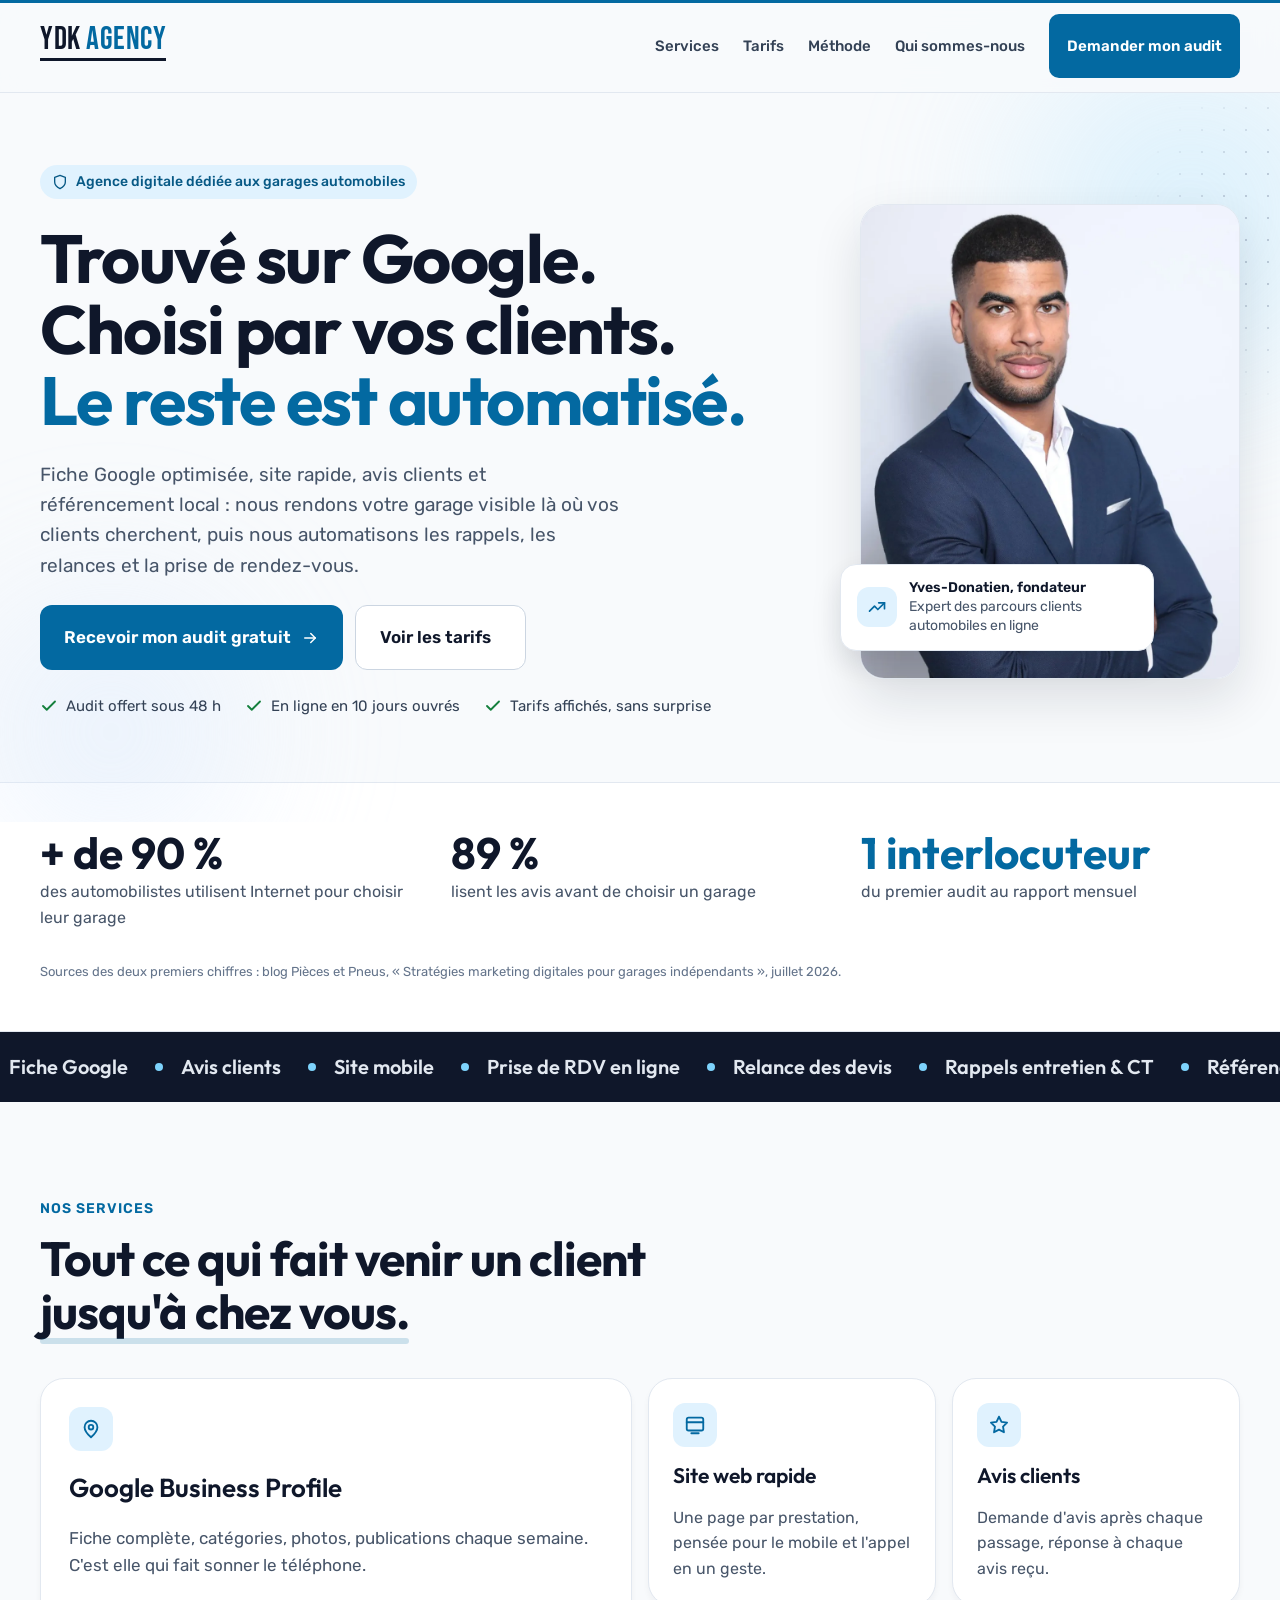
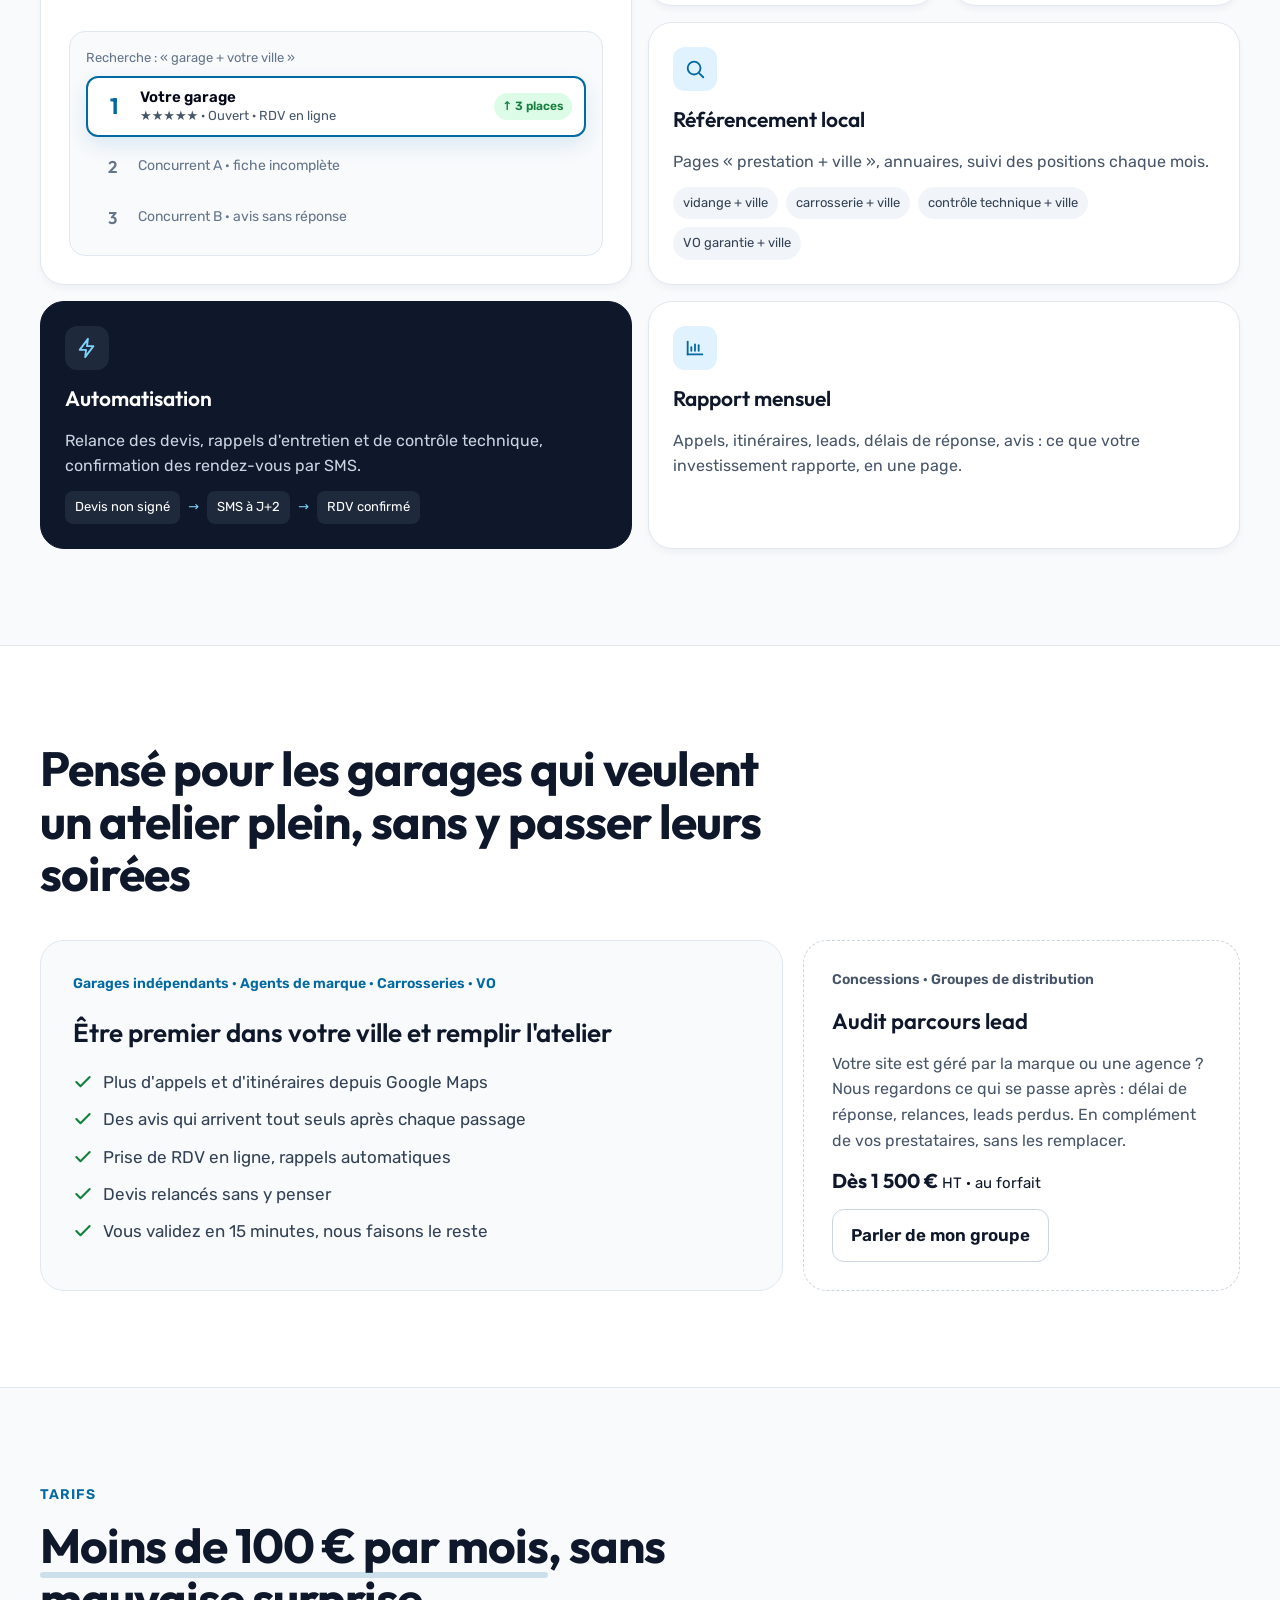
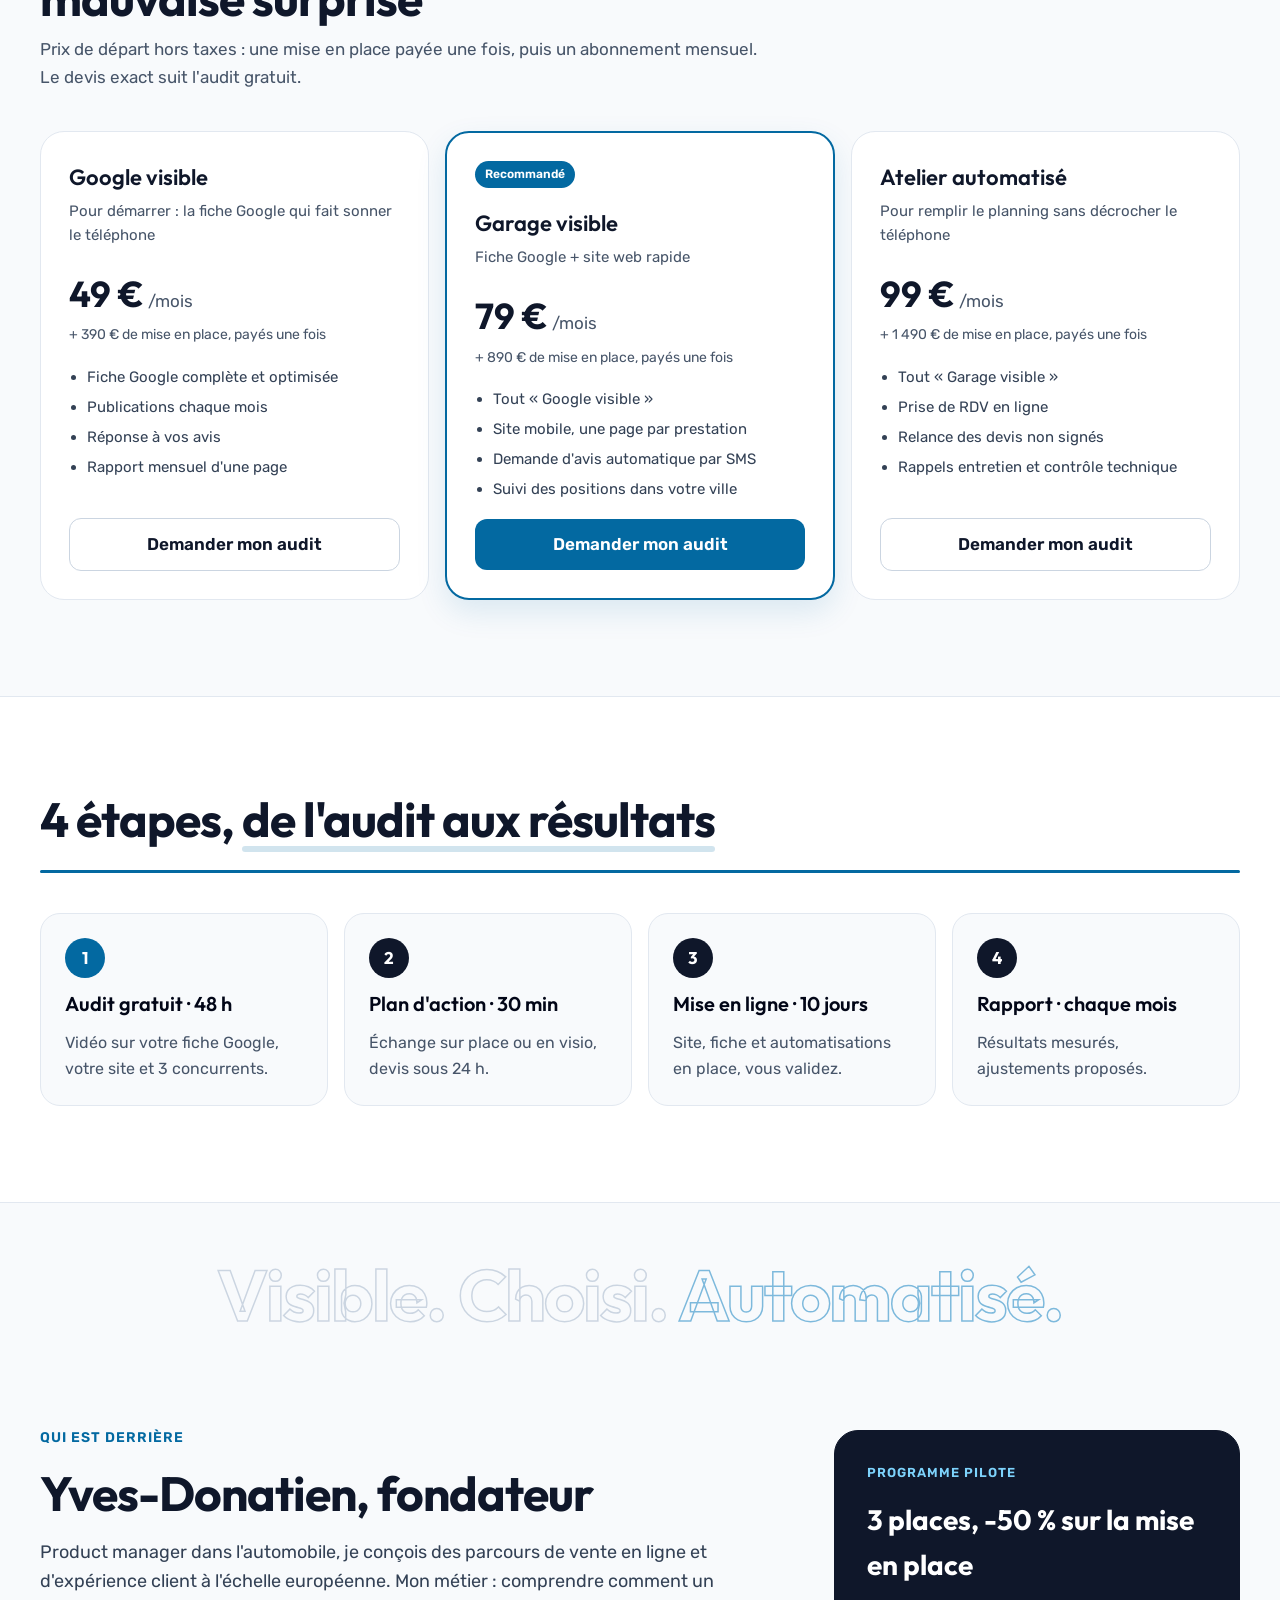
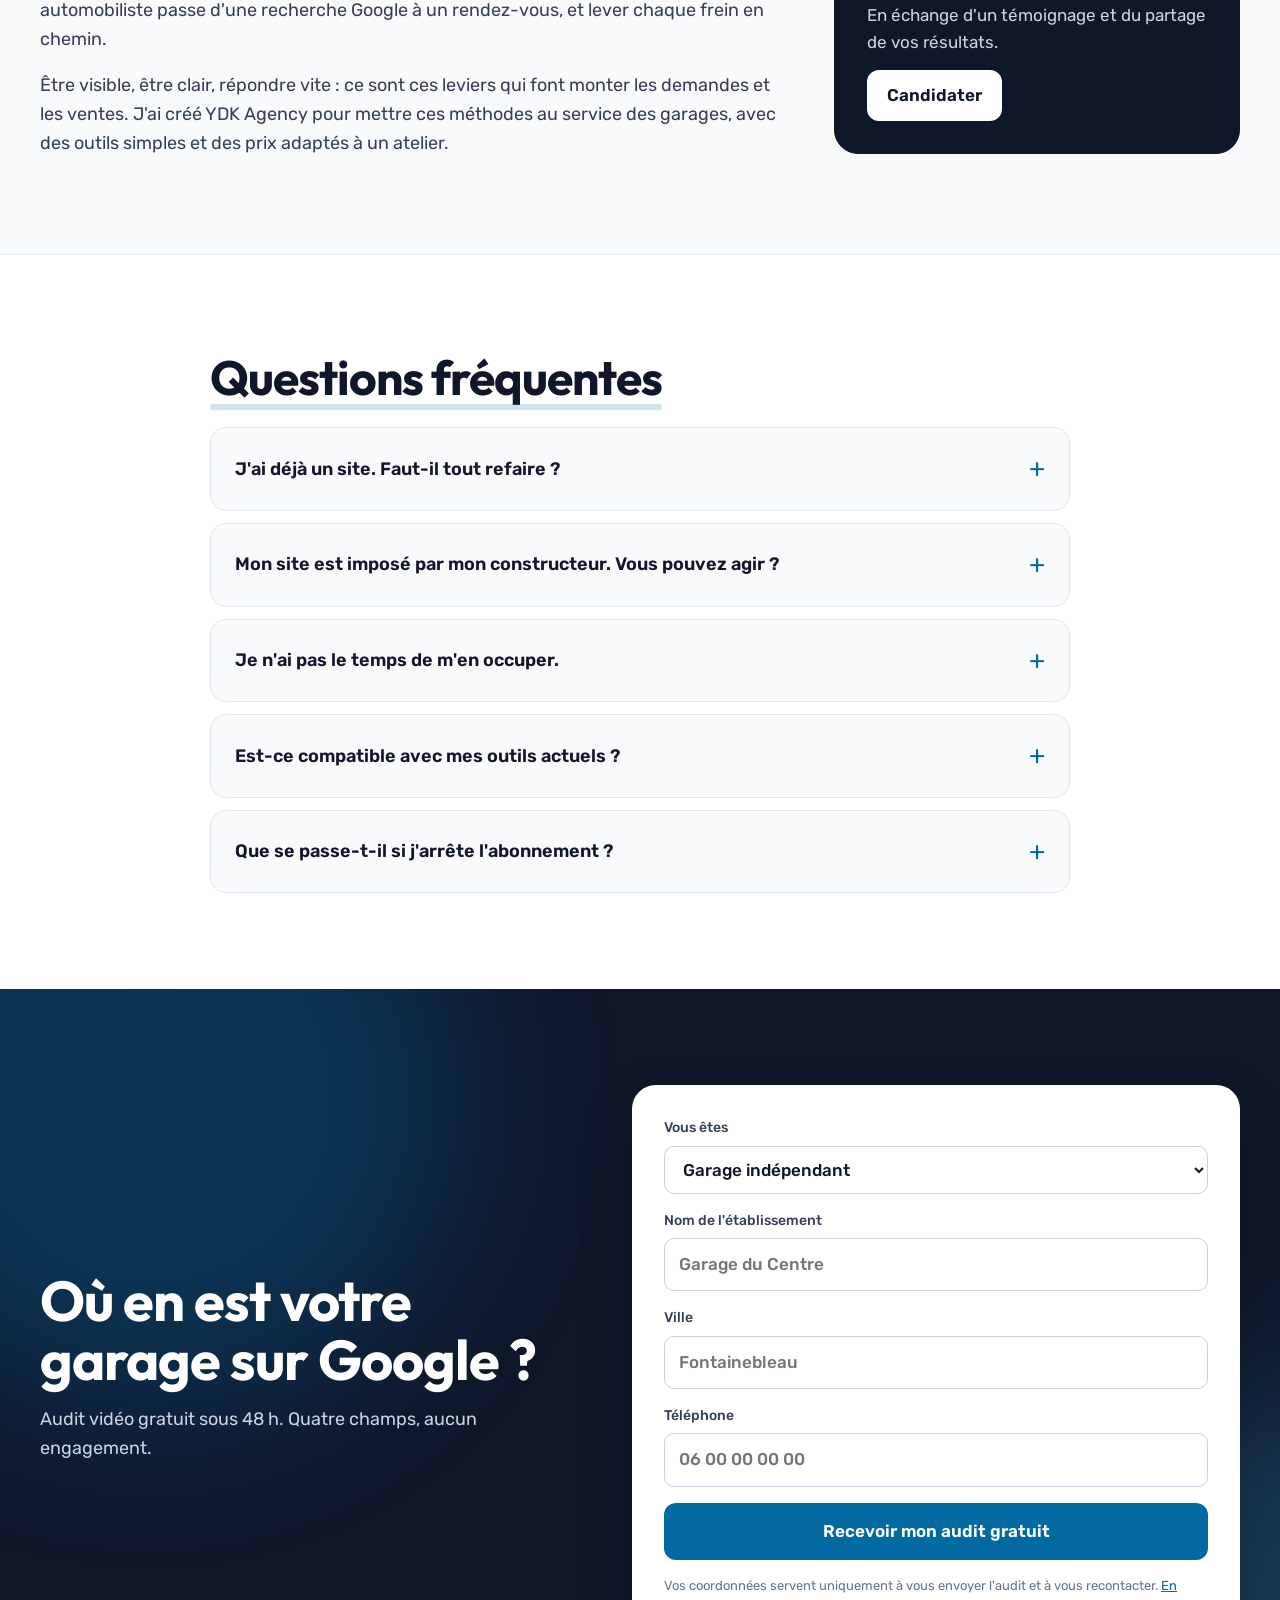
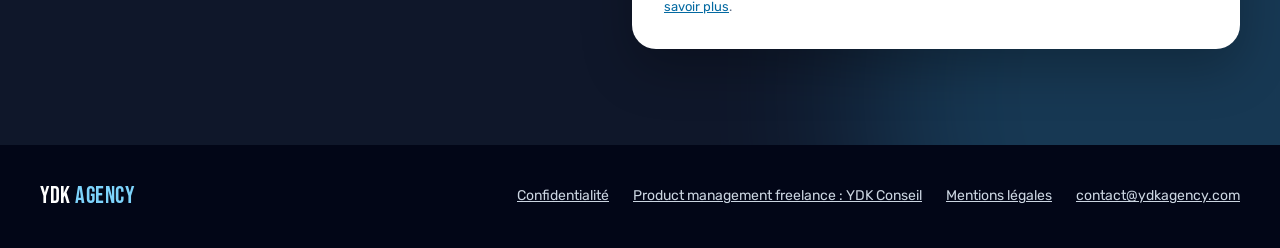
==== commit 102f207a: "Texte géant lisible en entier (mobile et desktop) « Visible. Choisi. Automatisé. » remplace le texte" ====
--- a/index.html
+++ b/index.html
@@ -29,7 +29,7 @@
 .v2-skip:focus{left:16px;z-index:100;background:#0F172A;color:#FFFFFF;padding:10px 14px;border-radius:8px}
 .v2-nav a{min-height:44px;display:inline-flex;align-items:center}
 @media (max-width:860px){.v2-navlinks{display:none !important}}
-@media (max-width:480px){.v2-nav{flex-wrap:nowrap !important}.v2-nav .v2-btn{padding:9px 12px !important;font-size:14px}.v2-nav > a:first-child > span:first-child{font-size:26px !important}.v2-nav a{white-space:nowrap}}
+@media (max-width:480px){.v2-nav{flex-wrap:nowrap !important}.v2-nav{padding-top:10px !important;padding-bottom:10px !important}.v2-nav .v2-btn{min-height:0 !important;padding:8px 14px !important;font-size:14px;line-height:1.3;border-radius:9px !important}.v2-nav > a:first-child > span:first-child{font-size:26px !important}.v2-nav a{white-space:nowrap}}
 .v2-card{transition:transform .2s ease,box-shadow .2s ease,border-color .2s ease}
 .v2-card:hover{transform:scale(1.02);box-shadow:0 12px 32px rgba(15,23,42,.10);border-color:#CBD5E1 !important}
 .v2-btn{transition:background-color .15s ease,transform .15s ease}
@@ -286,7 +286,7 @@
 </div>
 </section>
 
-<div class="drift-wrap" aria-hidden="true"><div class="drift">Garages · Google · Avis · Rendez-vous · Garages · Google ·</div></div>
+<div class="drift-wrap" aria-hidden="true"><div class="drift"><span>Visible.</span> <span>Choisi.</span> <span class="acc">Automatisé.</span></div></div>
 
 <!-- FONDATEUR -->
 <section id="fondateur" style="max-width: 1200px; margin: 0 auto; padding: 96px 24px; display: flex; flex-wrap: wrap; gap: 48px; align-items: center">
--- a/assets/css/motion.css
+++ b/assets/css/motion.css
@@ -65,8 +65,14 @@
 .marquee-track span::after{content:"";width:8px;height:8px;border-radius:50%;background:#7DD3FC;margin-left:9px}
 
 /* Texte géant qui glisse */
-.drift-wrap{overflow:hidden;padding:24px 0 0;pointer-events:none}
-.drift{font-family:'Outfit',sans-serif;font-weight:700;font-size:clamp(64px,11vw,160px);line-height:1;letter-spacing:-3px;white-space:nowrap;color:transparent;-webkit-text-stroke:1.5px #CBD5E1}
+.drift-wrap{overflow:hidden;padding:56px 24px 0;pointer-events:none;text-align:center}
+.drift{display:inline-block;font-family:'Outfit',sans-serif;font-weight:700;font-size:clamp(44px,5.6vw,92px);line-height:1;letter-spacing:-2px;white-space:nowrap;color:transparent;-webkit-text-stroke:1.5px #CBD5E1}
+.drift .acc{-webkit-text-stroke-color:#7DB9DC}
+@media (max-width:700px){
+  .drift-wrap{padding:48px 24px 0;text-align:left}
+  .drift{white-space:normal;font-size:clamp(40px,13vw,64px);letter-spacing:-1px;line-height:1.05;animation:none !important;transform:none !important}
+  .drift span{display:block}
+}
 
 /* Boutons et FAQ */
 .v2-btn svg{transition:transform .25s}
@@ -92,7 +98,7 @@
 @keyframes parUp{to{transform:translateY(-110px)}}
 @keyframes parDown{to{transform:translateY(80px);opacity:.25}}
 @keyframes parSlow{to{transform:translateY(160px)}}
-@keyframes drift{from{transform:translateX(6%)}to{transform:translateX(-34%)}}
+@keyframes drift{from{transform:translateX(5%)}to{transform:translateX(-5%)}}
 @keyframes zoom{from{transform:scale(1.18)}to{transform:scale(1)}}
 @keyframes glow{to{transform:translate(120px,80px)}}
 
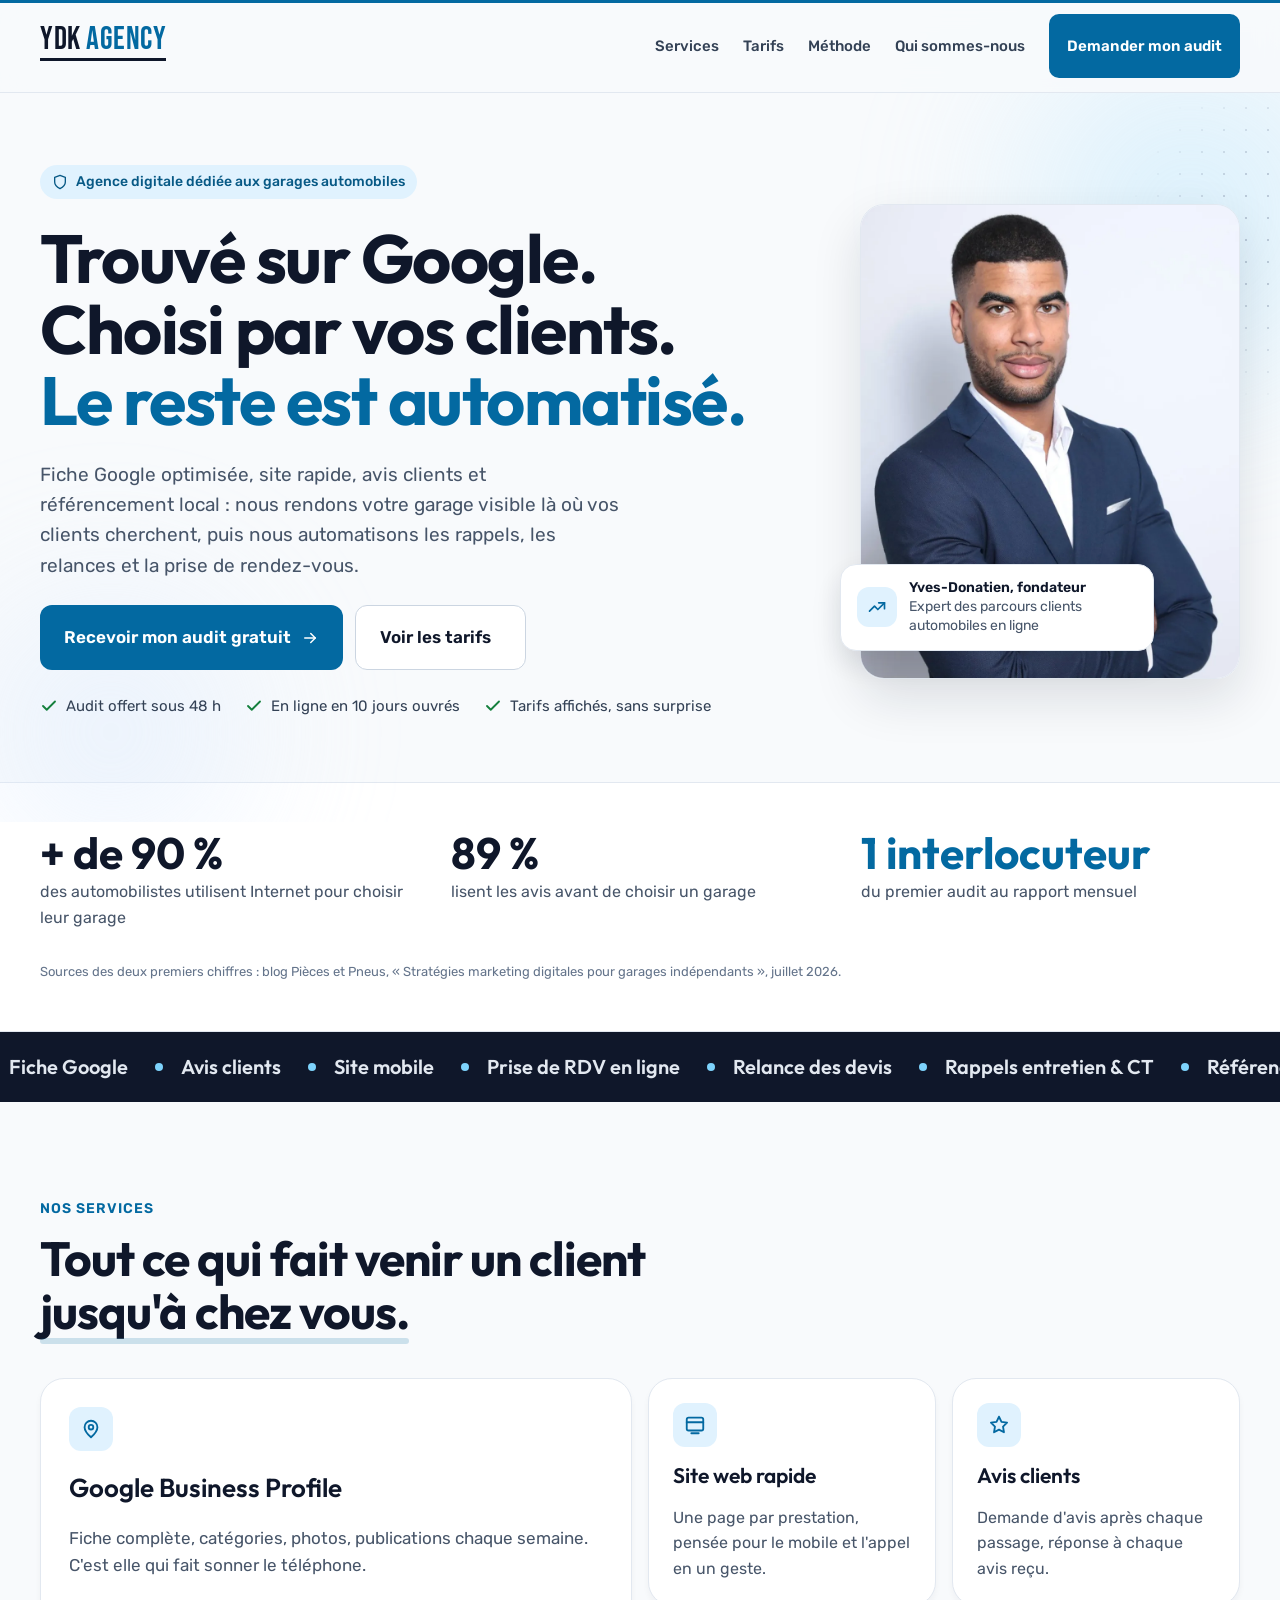
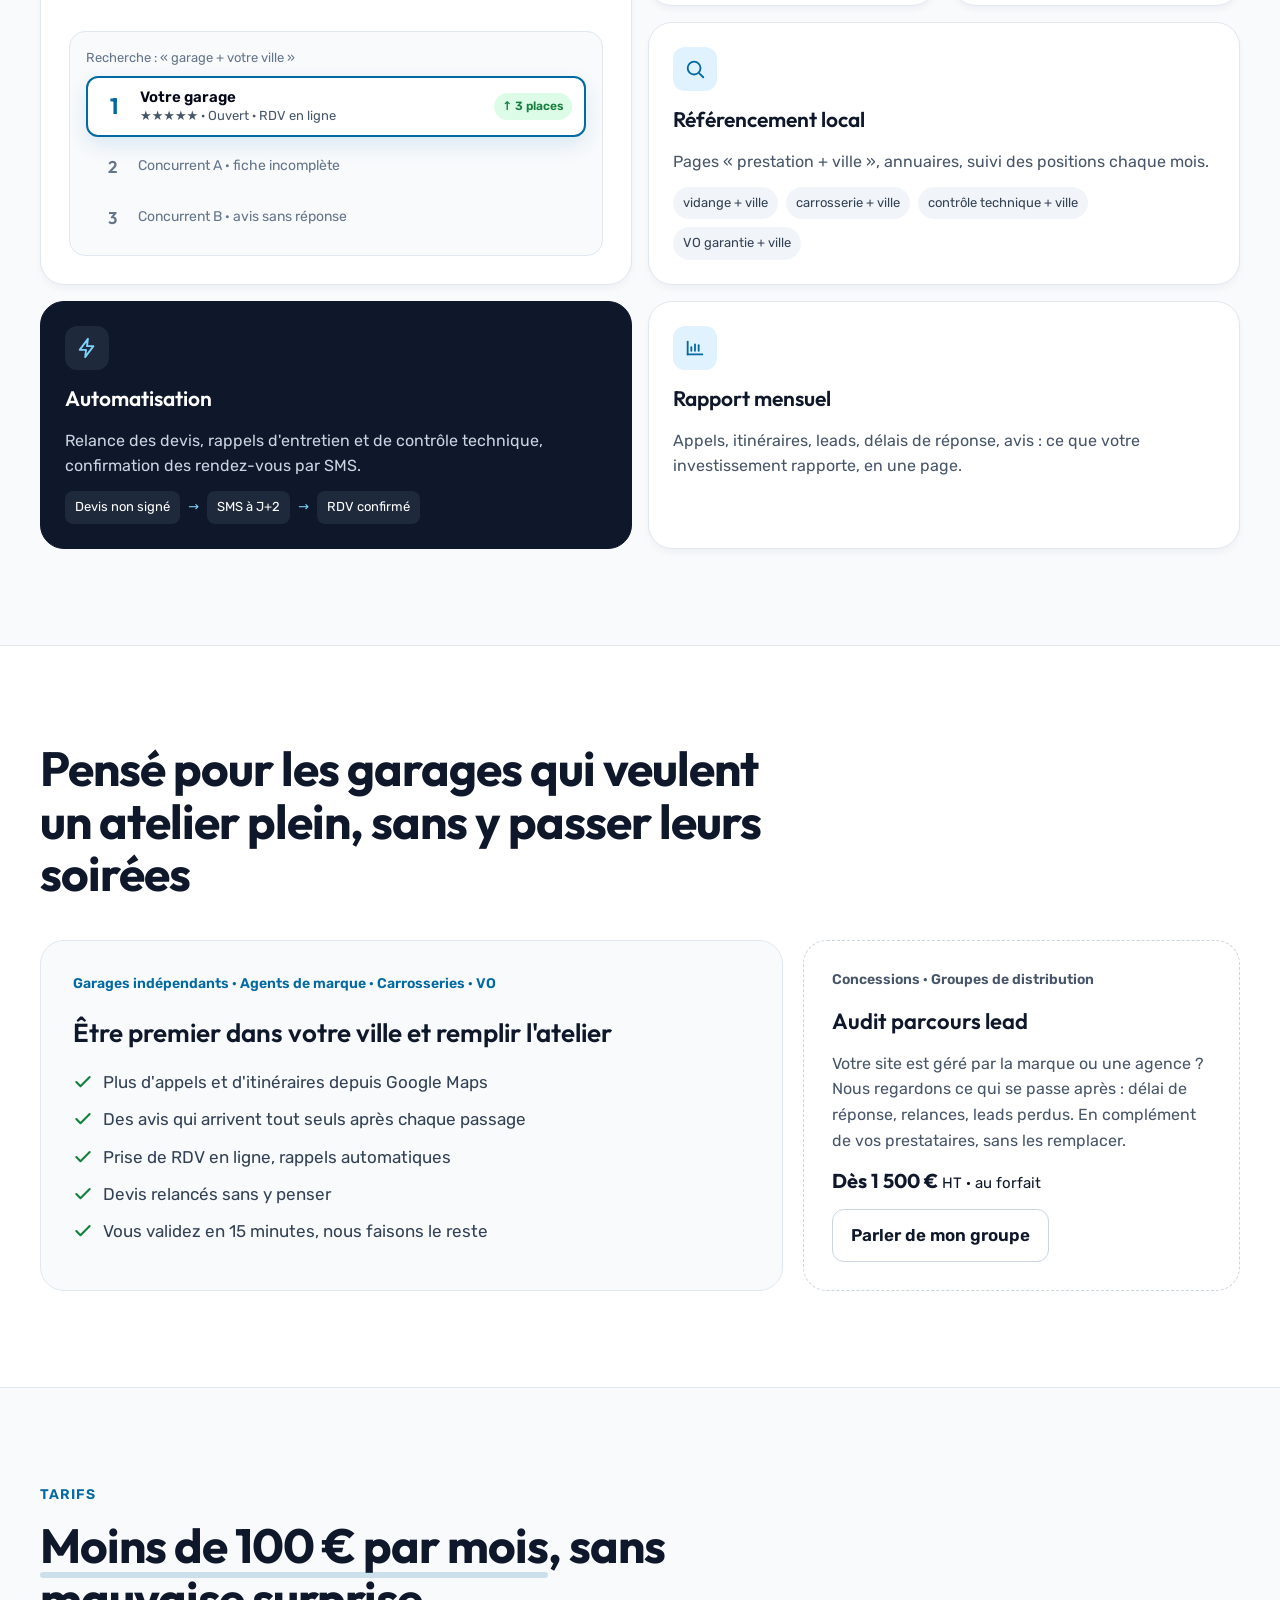
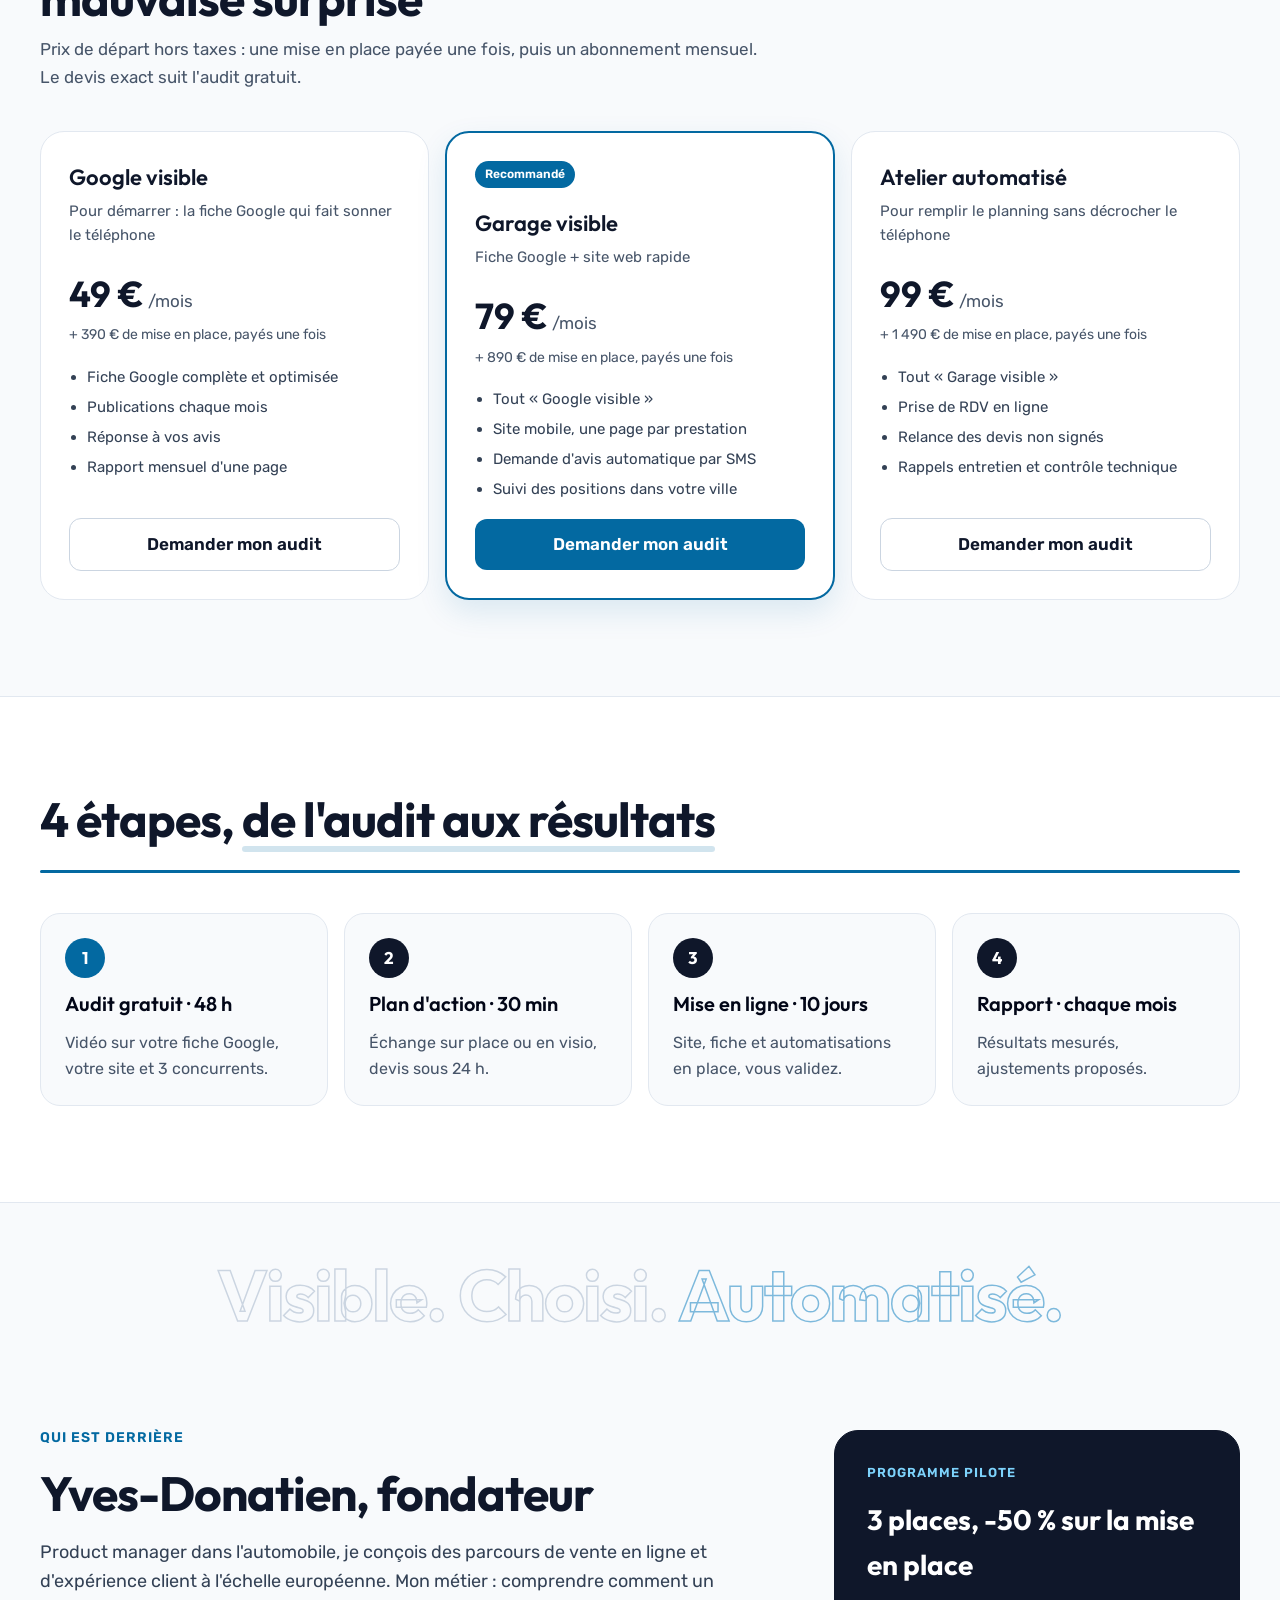
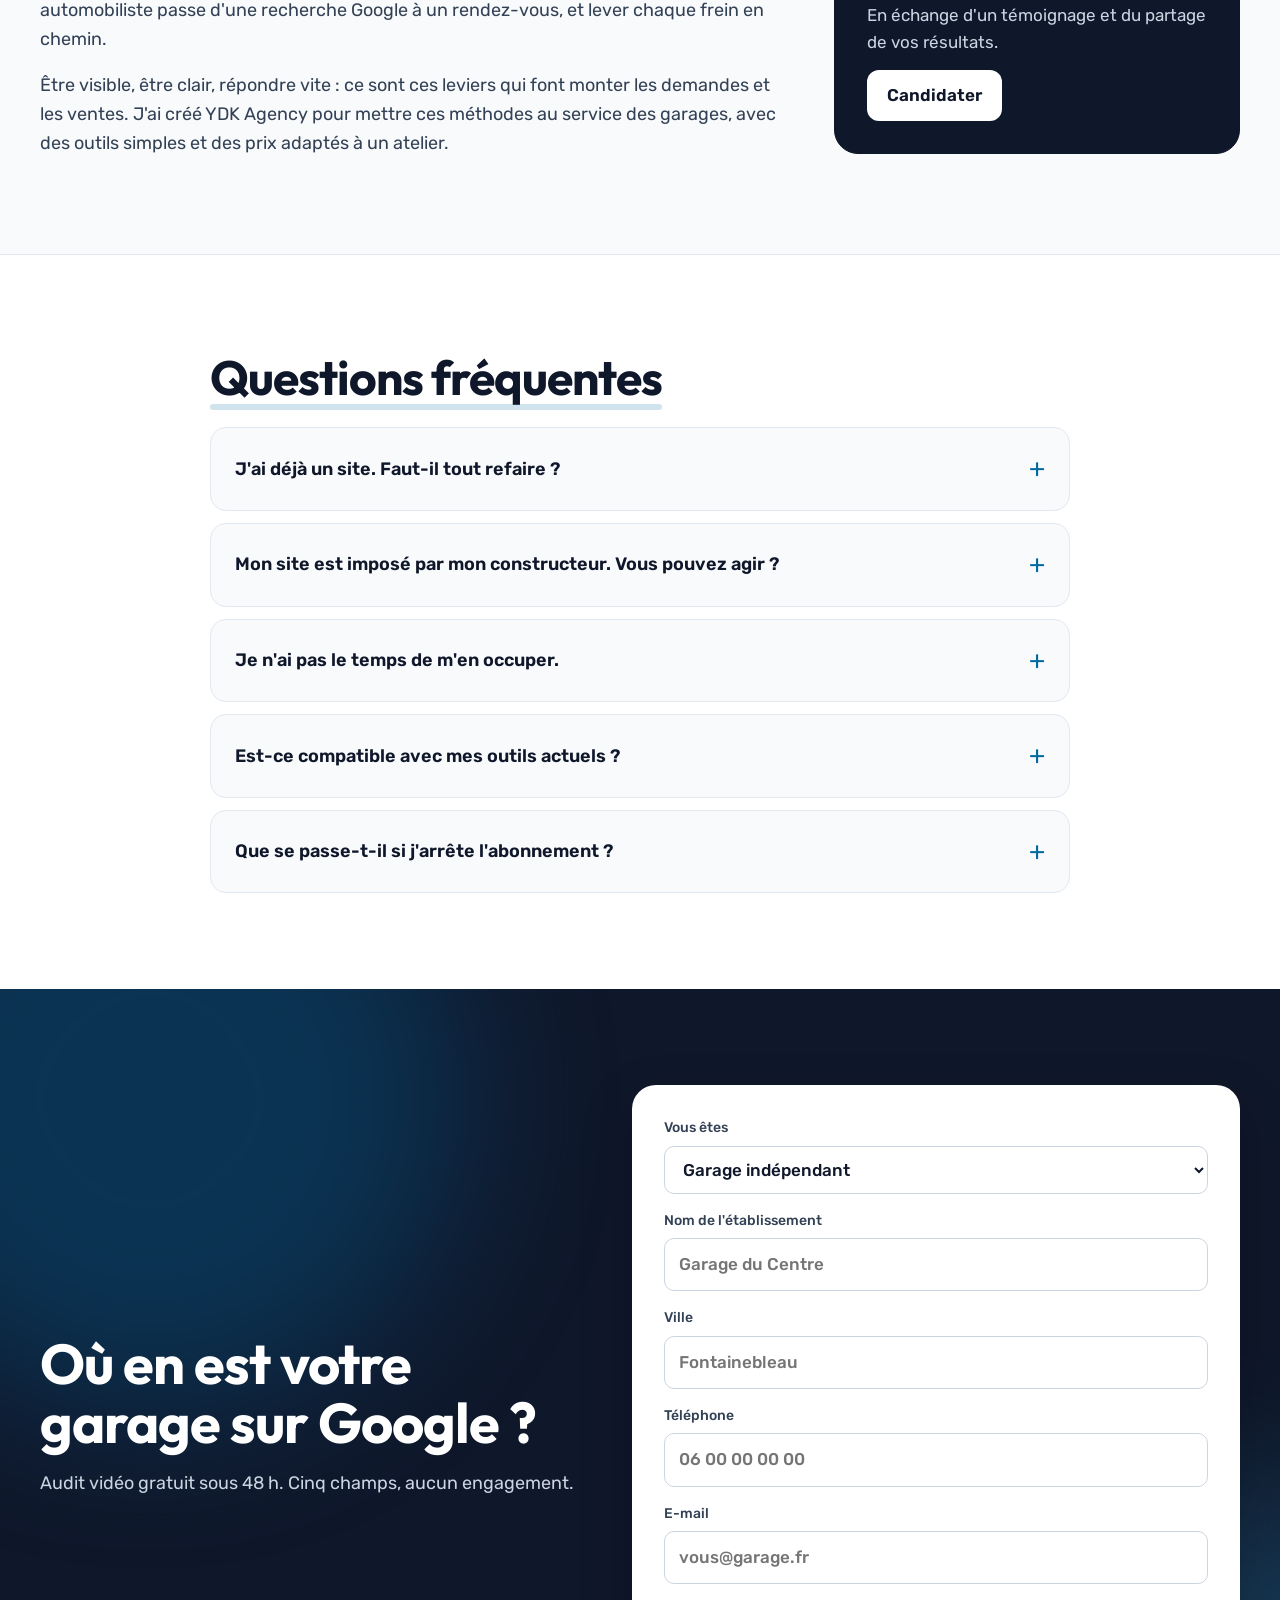
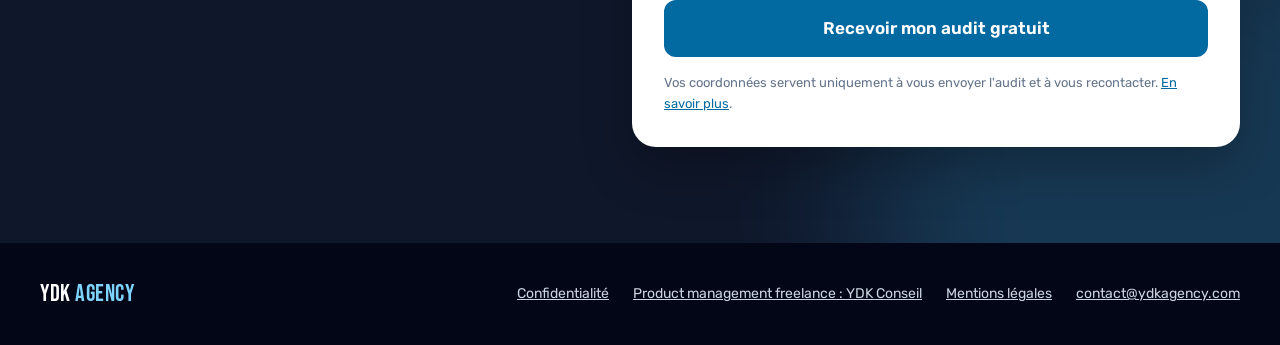
==== commit 13262dcd: "Formulaire d'audit : champ e-mail obligatoire Le champ « email » sert aussi d'adresse de réponse dan" ====
--- a/index.html
+++ b/index.html
@@ -45,7 +45,7 @@
 .v2-float{animation:v2Float 4s ease-in-out infinite}
 @keyframes v2Float{0%,100%{transform:translateY(0)}50%{transform:translateY(-6px)}}
 </style>
-<link rel="stylesheet" href="assets/css/motion.css">
+<link rel="stylesheet" href="assets/css/motion.css?v=4">
 
 </head>
 <body>
@@ -339,7 +339,7 @@
 <div style="max-width: 1200px; margin: 0 auto; padding: 96px 24px; display: flex; flex-wrap: wrap; gap: 48px; align-items: center">
 <div class="rv" style="flex: 1 1 400px; min-width: 0; display: flex; flex-direction: column; gap: 16px; color: #FFFFFF">
 <h2 style="margin: 0; font-family: 'Outfit', sans-serif; font-weight: 700; font-size: clamp(36px, 4.6vw, 56px); line-height: 1.05; letter-spacing: -1px">Où en est votre garage sur Google ?</h2>
-<p style="margin: 0; font-size: 18px; color: #CBD5E1">Audit vidéo gratuit sous 48 h. Quatre champs, aucun engagement.</p>
+<p style="margin: 0; font-size: 18px; color: #CBD5E1">Audit vidéo gratuit sous 48 h. Cinq champs, aucun engagement.</p>
 </div>
 <form name="audit" method="POST" action="https://api.web3forms.com/submit" aria-label="Demande d'audit gratuit" style="flex: 1 1 400px; min-width: 0; background: #FFFFFF; border-radius: 24px; padding: 32px; display: flex; flex-direction: column; gap: 16px; box-shadow: 0 20px 50px rgba(0,0,0,.25)">
 <input type="hidden" name="access_key" value="b0f09d86-b537-4fcf-93f7-7bc77960c38b">
@@ -351,6 +351,7 @@
 <label for="v2nom" style="display: flex; flex-direction: column; gap: 6px; font-size: 14px; font-weight: 500; color: #334155">Nom de l'établissement<input id="v2nom" name="etablissement" type="text" autocomplete="organization" required="" placeholder="Garage du Centre" style="font: inherit; font-size: 17px; color: #0F172A; border: 1px solid #CBD5E1; border-radius: 10px; padding: 12px 14px; min-height: 48px; box-sizing: border-box"></label>
 <label for="v2ville" style="display: flex; flex-direction: column; gap: 6px; font-size: 14px; font-weight: 500; color: #334155">Ville<input id="v2ville" name="ville" type="text" autocomplete="address-level2" required="" placeholder="Fontainebleau" style="font: inherit; font-size: 17px; color: #0F172A; border: 1px solid #CBD5E1; border-radius: 10px; padding: 12px 14px; min-height: 48px; box-sizing: border-box"></label>
 <label for="v2tel" style="display: flex; flex-direction: column; gap: 6px; font-size: 14px; font-weight: 500; color: #334155">Téléphone<input id="v2tel" name="tel" type="tel" inputmode="tel" autocomplete="tel" required="" placeholder="06 00 00 00 00" style="font: inherit; font-size: 17px; color: #0F172A; border: 1px solid #CBD5E1; border-radius: 10px; padding: 12px 14px; min-height: 48px; box-sizing: border-box"></label>
+<label for="v2email" style="display: flex; flex-direction: column; gap: 6px; font-size: 14px; font-weight: 500; color: #334155">E-mail<input id="v2email" name="email" type="email" inputmode="email" autocomplete="email" required="" placeholder="vous@garage.fr" style="font: inherit; font-size: 17px; color: #0F172A; border: 1px solid #CBD5E1; border-radius: 10px; padding: 12px 14px; min-height: 48px; box-sizing: border-box"></label>
 <button class="v2-btn" type="submit" style="font: inherit; font-weight: 600; font-size: 17px; background: #0369A1; color: #FFFFFF; border: 0; border-radius: 12px; padding: 15px 24px; min-height: 52px">Recevoir mon audit gratuit</button>
 <p style="margin: 0; font-size: 13px; color: #64748B">Vos coordonnées servent uniquement à vous envoyer l'audit et à vous recontacter. <a href="confidentialite.html">En savoir plus</a>.</p>
 </form>
@@ -372,6 +373,6 @@
 </footer>
 
 </div>
-<script src="assets/js/main.js" defer></script>
+<script src="assets/js/main.js?v=4" defer></script>
 </body>
 </html>
